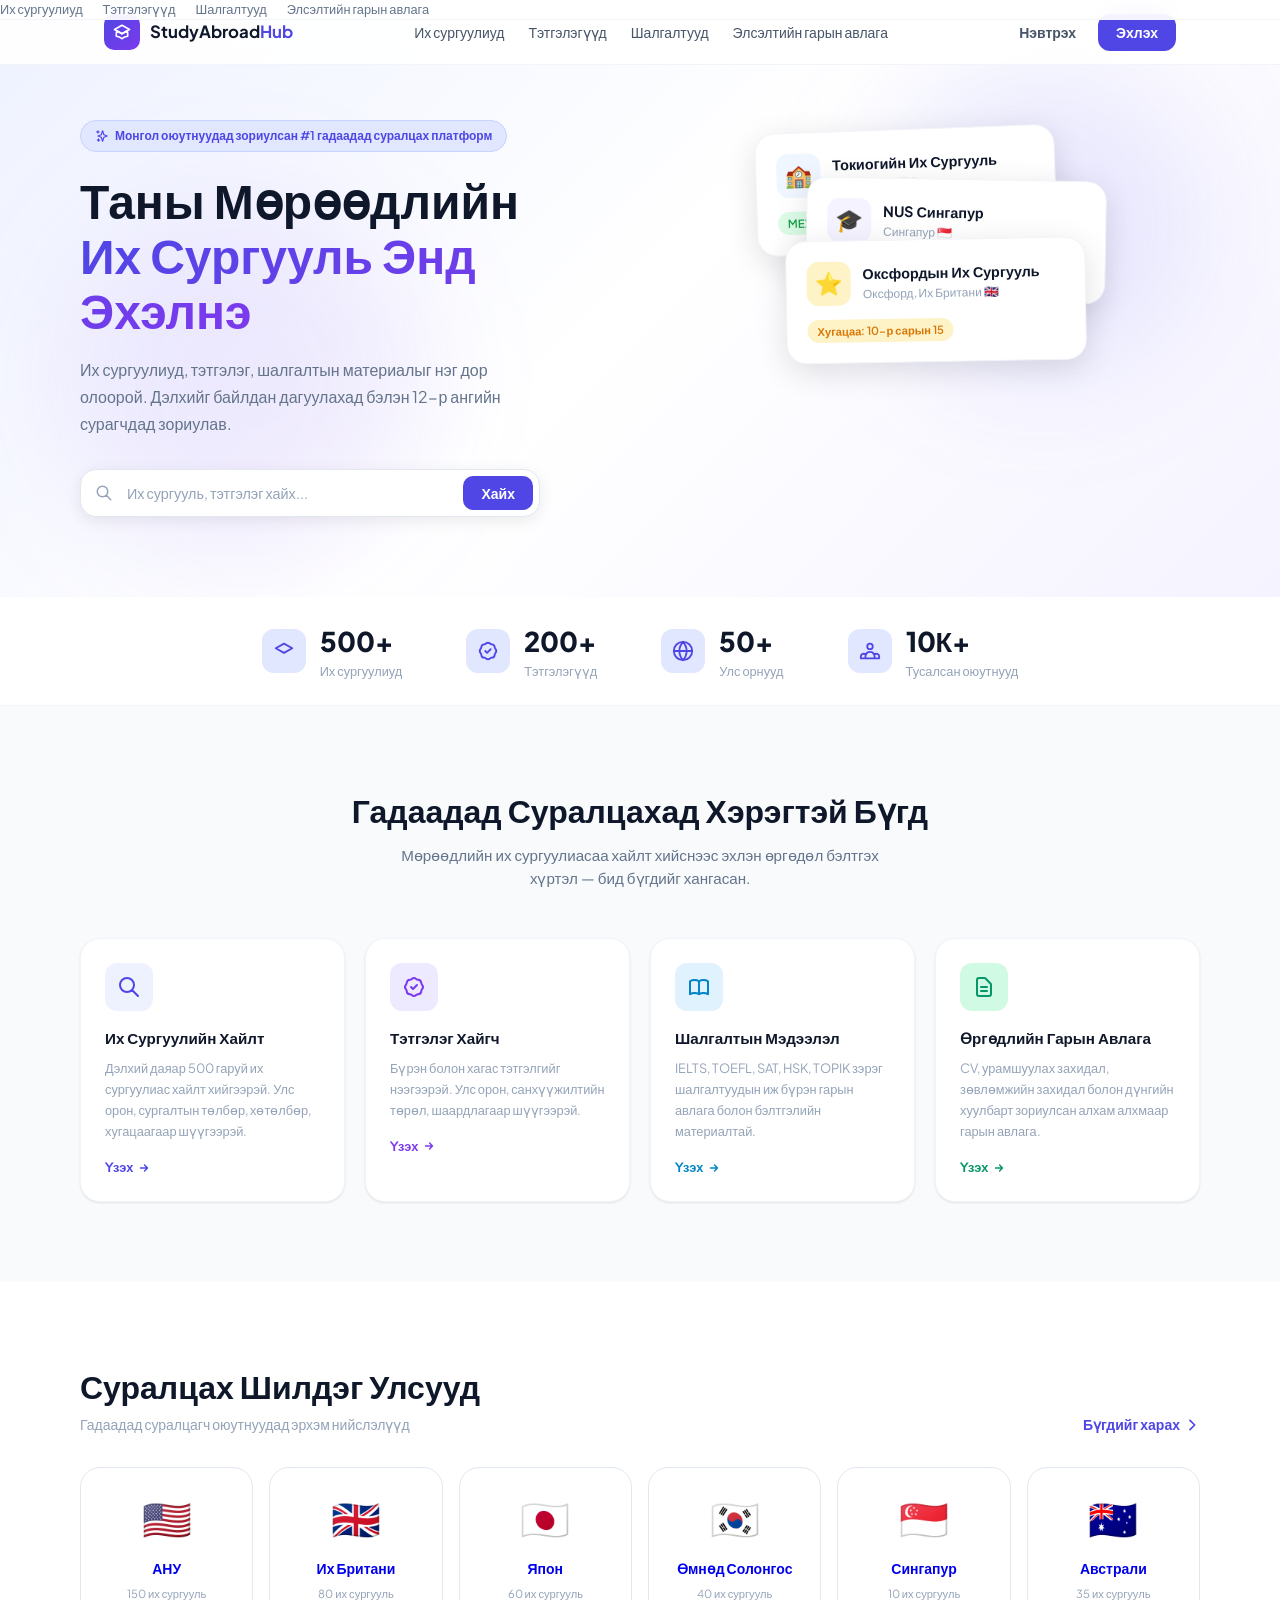
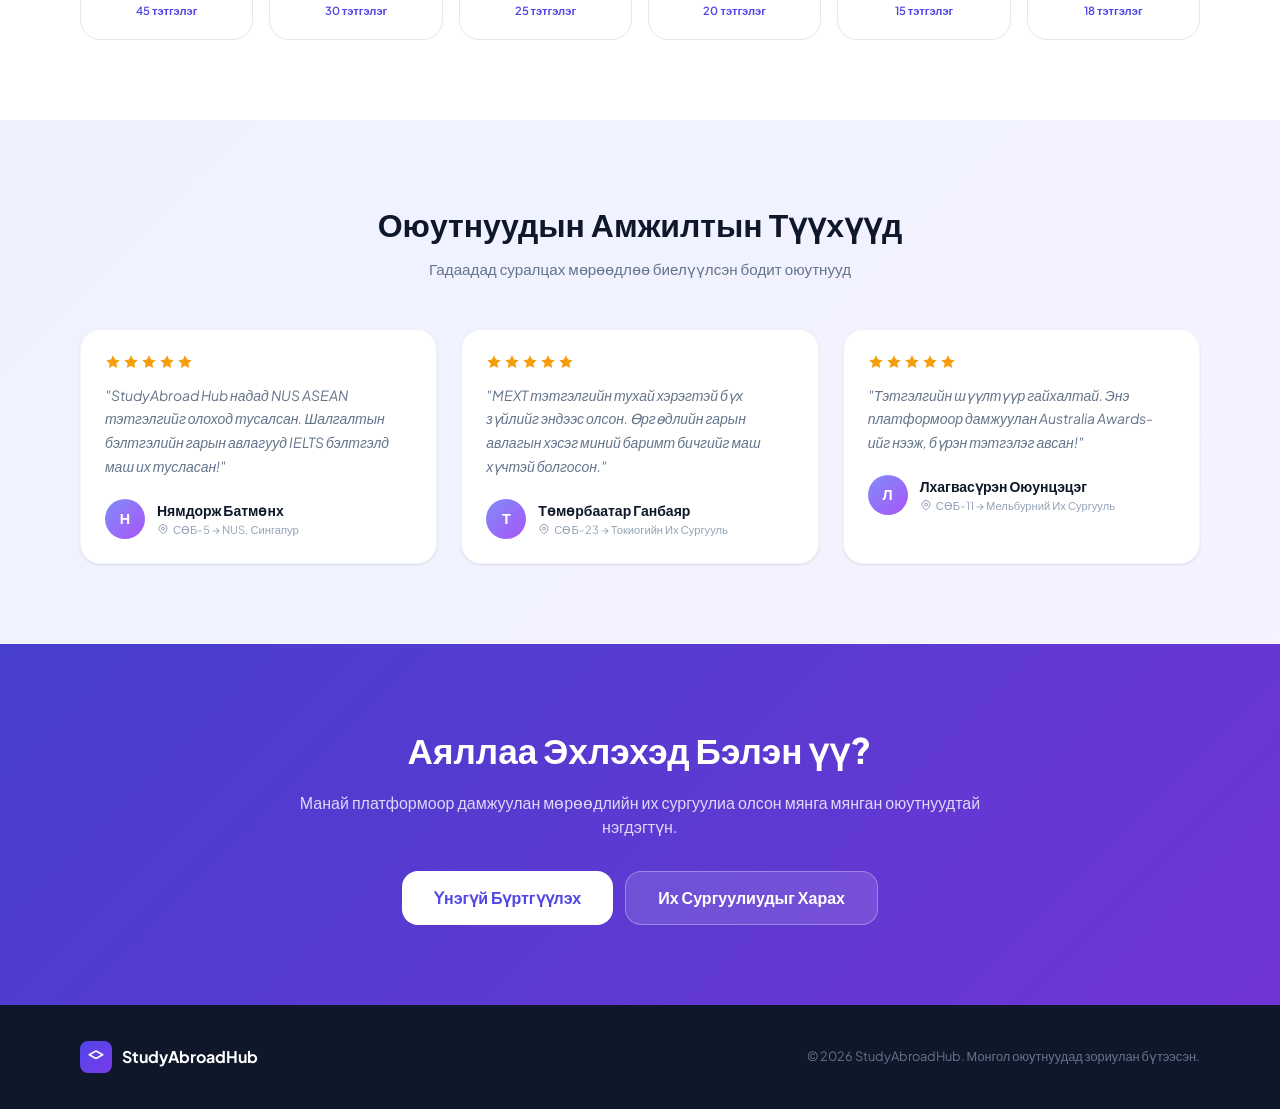
==== index.html @ 7b558745 "Add files via upload" ====
<!DOCTYPE html>
<html lang="mn">
<head>
  <meta charset="UTF-8" />
  <meta name="viewport" content="width=device-width, initial-scale=1.0" />
  <title>StudyAbroadHub — Таны Мөрөөдлийн Их Сургууль Энд Эхэлнэ</title>
  <link rel="preconnect" href="https://fonts.googleapis.com" />
  <link href="https://fonts.googleapis.com/css2?family=Plus+Jakarta+Sans:wght@400;500;600;700;800&display=swap" rel="stylesheet" />
  <link rel="stylesheet" href="styles.css" />
</head>
<body>

<!-- НАВИГАЦИ -->
<nav>
  <div class="nav-inner">
    <a href="index.html" class="logo">
      <div class="logo-icon">
        <svg fill="none" viewBox="0 0 24 24" stroke="currentColor" stroke-width="2">
          <path stroke-linecap="round" stroke-linejoin="round" d="M12 14l9-5-9-5-9 5 9 5z"/>
          <path stroke-linecap="round" stroke-linejoin="round" d="M12 14l6.16-3.422a12.083 12.083 0 01.665 6.479A11.952 11.952 0 0012 20.055a11.952 11.952 0 00-6.824-2.998 12.078 12.078 0 01.665-6.479L12 14z"/>
        </svg>
      </div>
      <span class="logo-text">StudyAbroad<span>Hub</span></span>
    </a>

    <div class="nav-links">
      <a href="universities.html">Их сургуулиуд</a>
      <a href="scholarships.html">Тэтгэлэгүүд</a>
      <a href="exams.html">Шалгалтууд</a>
      <a href="guide.html">Элсэлтийн гарын авлага</a>
    </div>

    <div class="nav-cta">
      <a href="auth.html" class="btn btn-ghost">Нэвтрэх</a>
      <a href="auth.html" class="btn btn-primary">Эхлэх</a>
    </div>
  </div>
</nav>

<!-- ГЕРОЙ -->
<section class="hero">
  <div class="hero-blob-1" aria-hidden="true"></div>
  <div class="hero-blob-2" aria-hidden="true"></div>
  <div class="hero-inner">
    <div class="hero-left">
      <div class="hero-badge">
        <svg fill="none" viewBox="0 0 24 24" stroke="currentColor" stroke-width="2">
          <path stroke-linecap="round" stroke-linejoin="round" d="M5 3v4M3 5h4M6 17v4m-2-2h4m5-16l2.286 6.857L21 12l-5.714 2.143L13 21l-2.286-6.857L5 12l5.714-2.143L13 3z"/>
        </svg>
        <span>Монгол оюутнуудад зориулсан #1 гадаадад суралцах платформ</span>
      </div>
      <h1 class="hero-title">
        Таны Мөрөөдлийн<br>
        <span class="gradient-text">Их Сургууль Энд Эхэлнэ</span>
      </h1>
      <p class="hero-desc">
        Их сургуулиуд, тэтгэлэг, шалгалтын материалыг нэг дор олоорой.
        Дэлхийг байлдан дагуулахад бэлэн 12-р ангийн сурагчдад зориулав.
      </p>
      <div class="hero-search">
        <div class="search-icon">
          <svg fill="none" viewBox="0 0 24 24" stroke="currentColor" stroke-width="2">
            <path stroke-linecap="round" stroke-linejoin="round" d="M21 21l-6-6m2-5a7 7 0 11-14 0 7 7 0 0114 0z"/>
          </svg>
        </div>
        <input type="text" placeholder="Их сургууль, тэтгэлэг хайх..." />
        <button type="button">Хайх</button>
      </div>
    </div>

    <div class="hero-right" aria-hidden="true">
      <div class="hero-card-stack">
        <div class="uni-card">
          <div class="uni-card-header">
            <div class="uni-avatar ua-blue">🏫</div>
            <div>
              <div class="uni-card-name">Токиогийн Их Сургууль</div>
              <div class="uni-card-sub">Токио, Япон 🇯🇵</div>
            </div>
          </div>
          <span class="uni-badge badge-green">MEXT Тэтгэлэг</span>
        </div>
        <div class="uni-card">
          <div class="uni-card-header">
            <div class="uni-avatar ua-purple">🎓</div>
            <div>
              <div class="uni-card-name">NUS Сингапур</div>
              <div class="uni-card-sub">Сингапур 🇸🇬</div>
            </div>
          </div>
          <span class="uni-badge badge-indigo">ASEAN Тэтгэлэг</span>
        </div>
        <div class="uni-card">
          <div class="uni-card-header">
            <div class="uni-avatar ua-amber">⭐</div>
            <div>
              <div class="uni-card-name">Оксфордын Их Сургууль</div>
              <div class="uni-card-sub">Оксфорд, Их Британи 🇬🇧</div>
            </div>
          </div>
          <span class="uni-badge badge-amber">Хугацаа: 10-р сарын 15</span>
        </div>
      </div>
    </div>
  </div>
</section>

<!-- СТАТИСТИК -->
<div class="stats-bar">
  <div class="stats-inner">
    <div class="stat-item">
      <div class="stat-icon">
        <svg fill="none" viewBox="0 0 24 24" stroke="currentColor" stroke-width="2">
          <path stroke-linecap="round" stroke-linejoin="round" d="M12 14l9-5-9-5-9 5 9 5z"/>
        </svg>
      </div>
      <div>
        <div class="stat-value">500+</div>
        <div class="stat-label">Их сургуулиуд</div>
      </div>
    </div>
    <div class="stat-item">
      <div class="stat-icon">
        <svg fill="none" viewBox="0 0 24 24" stroke="currentColor" stroke-width="2">
          <path stroke-linecap="round" stroke-linejoin="round" d="M9 12l2 2 4-4M7.835 4.697a3.42 3.42 0 001.946-.806 3.42 3.42 0 014.438 0 3.42 3.42 0 001.946.806 3.42 3.42 0 013.138 3.138 3.42 3.42 0 00.806 1.946 3.42 3.42 0 010 4.438 3.42 3.42 0 00-.806 1.946 3.42 3.42 0 01-3.138 3.138 3.42 3.42 0 00-1.946.806 3.42 3.42 0 01-4.438 0 3.42 3.42 0 00-1.946-.806 3.42 3.42 0 01-3.138-3.138 3.42 3.42 0 00-.806-1.946 3.42 3.42 0 010-4.438 3.42 3.42 0 00.806-1.946 3.42 3.42 0 013.138-3.138z"/>
        </svg>
      </div>
      <div>
        <div class="stat-value">200+</div>
        <div class="stat-label">Тэтгэлэгүүд</div>
      </div>
    </div>
    <div class="stat-item">
      <div class="stat-icon">
        <svg fill="none" viewBox="0 0 24 24" stroke="currentColor" stroke-width="2">
          <circle cx="12" cy="12" r="10"/>
          <path stroke-linecap="round" stroke-linejoin="round" d="M2 12h20M12 2a15.3 15.3 0 014 10 15.3 15.3 0 01-4 10 15.3 15.3 0 01-4-10 15.3 15.3 0 014-10z"/>
        </svg>
      </div>
      <div>
        <div class="stat-value">50+</div>
        <div class="stat-label">Улс орнууд</div>
      </div>
    </div>
    <div class="stat-item">
      <div class="stat-icon">
        <svg fill="none" viewBox="0 0 24 24" stroke="currentColor" stroke-width="2">
          <path stroke-linecap="round" stroke-linejoin="round" d="M17 20h5v-2a3 3 0 00-5.356-1.857M17 20H7m10 0v-2c0-.656-.126-1.283-.356-1.857M7 20H2v-2a3 3 0 015.356-1.857M7 20v-2c0-.656.126-1.283.356-1.857m0 0a5.002 5.002 0 019.288 0M15 7a3 3 0 11-6 0 3 3 0 016 0z"/>
        </svg>
      </div>
      <div>
        <div class="stat-value">10К+</div>
        <div class="stat-label">Тусалсан оюутнууд</div>
      </div>
    </div>
  </div>
</div>

<!-- БОЛОМЖУУД -->
<section class="features-bg">
  <div class="section-inner">
    <div class="section-head">
      <h2>Гадаадад Суралцахад Хэрэгтэй Бүгд</h2>
      <p>Мөрөөдлийн их сургуулиасаа хайлт хийснээс эхлэн өргөдөл бэлтгэх хүртэл — бид бүгдийг хангасан.</p>
    </div>
    <div class="features-grid">
      <a href="universities.html" class="feature-card">
        <div class="feature-icon fi-indigo">
          <svg fill="none" viewBox="0 0 24 24" stroke="currentColor" stroke-width="2">
            <path stroke-linecap="round" stroke-linejoin="round" d="M21 21l-6-6m2-5a7 7 0 11-14 0 7 7 0 0114 0z"/>
          </svg>
        </div>
        <h3>Их Сургуулийн Хайлт</h3>
        <p>Дэлхий даяар 500 гаруй их сургуулиас хайлт хийгээрэй. Улс орон, сургалтын төлбөр, хөтөлбөр, хугацаагаар шүүгээрэй.</p>
        <span class="feature-link lc-indigo">Үзэх <svg fill="none" viewBox="0 0 24 24" stroke="currentColor" stroke-width="2.5"><path stroke-linecap="round" stroke-linejoin="round" d="M13 7l5 5m0 0l-5 5m5-5H6"/></svg></span>
      </a>
      <a href="scholarships.html" class="feature-card">
        <div class="feature-icon fi-purple">
          <svg fill="none" viewBox="0 0 24 24" stroke="currentColor" stroke-width="2">
            <path stroke-linecap="round" stroke-linejoin="round" d="M9 12l2 2 4-4M7.835 4.697a3.42 3.42 0 001.946-.806 3.42 3.42 0 014.438 0 3.42 3.42 0 001.946.806 3.42 3.42 0 013.138 3.138 3.42 3.42 0 00.806 1.946 3.42 3.42 0 010 4.438 3.42 3.42 0 00-.806 1.946 3.42 3.42 0 01-3.138 3.138 3.42 3.42 0 00-1.946.806 3.42 3.42 0 01-4.438 0 3.42 3.42 0 00-1.946-.806 3.42 3.42 0 01-3.138-3.138 3.42 3.42 0 00-.806-1.946 3.42 3.42 0 010-4.438 3.42 3.42 0 00.806-1.946 3.42 3.42 0 013.138-3.138z"/>
          </svg>
        </div>
        <h3>Тэтгэлэг Хайгч</h3>
        <p>Бүрэн болон хагас тэтгэлгийг нээгээрэй. Улс орон, санхүүжилтийн төрөл, шаардлагаар шүүгээрэй.</p>
        <span class="feature-link lc-purple">Үзэх <svg fill="none" viewBox="0 0 24 24" stroke="currentColor" stroke-width="2.5"><path stroke-linecap="round" stroke-linejoin="round" d="M13 7l5 5m0 0l-5 5m5-5H6"/></svg></span>
      </a>
      <a href="exams.html" class="feature-card">
        <div class="feature-icon fi-sky">
          <svg fill="none" viewBox="0 0 24 24" stroke="currentColor" stroke-width="2">
            <path stroke-linecap="round" stroke-linejoin="round" d="M12 6.253v13m0-13C10.832 5.477 9.246 5 7.5 5S4.168 5.477 3 6.253v13C4.168 18.477 5.754 18 7.5 18s3.332.477 4.5 1.253m0-13C13.168 5.477 14.754 5 16.5 5c1.747 0 3.332.477 4.5 1.253v13C19.832 18.477 18.247 18 16.5 18c-1.746 0-3.332.477-4.5 1.253"/>
          </svg>
        </div>
        <h3>Шалгалтын Мэдээлэл</h3>
        <p>IELTS, TOEFL, SAT, HSK, TOPIK зэрэг шалгалтуудын иж бүрэн гарын авлага болон бэлтгэлийн материалтай.</p>
        <span class="feature-link lc-sky">Үзэх <svg fill="none" viewBox="0 0 24 24" stroke="currentColor" stroke-width="2.5"><path stroke-linecap="round" stroke-linejoin="round" d="M13 7l5 5m0 0l-5 5m5-5H6"/></svg></span>
      </a>
      <a href="guide.html" class="feature-card">
        <div class="feature-icon fi-emerald">
          <svg fill="none" viewBox="0 0 24 24" stroke="currentColor" stroke-width="2">
            <path stroke-linecap="round" stroke-linejoin="round" d="M9 12h6m-6 4h6m2 5H7a2 2 0 01-2-2V5a2 2 0 012-2h5.586a1 1 0 01.707.293l5.414 5.414a1 1 0 01.293.707V19a2 2 0 01-2 2z"/>
          </svg>
        </div>
        <h3>Өргөдлийн Гарын Авлага</h3>
        <p>CV, урамшуулах захидал, зөвлөмжийн захидал болон дүнгийн хуулбарт зориулсан алхам алхмаар гарын авлага.</p>
        <span class="feature-link lc-emerald">Үзэх <svg fill="none" viewBox="0 0 24 24" stroke="currentColor" stroke-width="2.5"><path stroke-linecap="round" stroke-linejoin="round" d="M13 7l5 5m0 0l-5 5m5-5H6"/></svg></span>
      </a>
    </div>
  </div>
</section>

<!-- СУРАЛЦАХ УЛСУУД -->
<section>
  <div class="section-inner">
    <div class="destinations-header">
      <div>
        <h2>Суралцах Шилдэг Улсууд</h2>
        <p>Гадаадад суралцагч оюутнуудад эрхэм нийслэлүүд</p>
      </div>
      <a href="universities.html" class="view-all">
        Бүгдийг харах
        <svg fill="none" viewBox="0 0 24 24" stroke="currentColor" stroke-width="2.5">
          <path stroke-linecap="round" stroke-linejoin="round" d="M9 5l7 7-7 7"/>
        </svg>
      </a>
    </div>
    <div class="destinations-grid">
      <a href="universities.html" class="dest-card">
        <span class="dest-flag">🇺🇸</span>
        <div class="dest-name">АНУ</div>
        <div class="dest-uni">150 их сургууль</div>
        <div class="dest-sch">45 тэтгэлэг</div>
      </a>
      <a href="universities.html" class="dest-card">
        <span class="dest-flag">🇬🇧</span>
        <div class="dest-name">Их Британи</div>
        <div class="dest-uni">80 их сургууль</div>
        <div class="dest-sch">30 тэтгэлэг</div>
      </a>
      <a href="universities.html" class="dest-card">
        <span class="dest-flag">🇯🇵</span>
        <div class="dest-name">Япон</div>
        <div class="dest-uni">60 их сургууль</div>
        <div class="dest-sch">25 тэтгэлэг</div>
      </a>
      <a href="universities.html" class="dest-card">
        <span class="dest-flag">🇰🇷</span>
        <div class="dest-name">Өмнөд Солонгос</div>
        <div class="dest-uni">40 их сургууль</div>
        <div class="dest-sch">20 тэтгэлэг</div>
      </a>
      <a href="universities.html" class="dest-card">
        <span class="dest-flag">🇸🇬</span>
        <div class="dest-name">Сингапур</div>
        <div class="dest-uni">10 их сургууль</div>
        <div class="dest-sch">15 тэтгэлэг</div>
      </a>
      <a href="universities.html" class="dest-card">
        <span class="dest-flag">🇦🇺</span>
        <div class="dest-name">Австрали</div>
        <div class="dest-uni">35 их сургууль</div>
        <div class="dest-sch">18 тэтгэлэг</div>
      </a>
    </div>
  </div>
</section>

<!-- СЭТГЭГДЭЛҮҮД -->
<section class="testi-bg">
  <div class="section-inner">
    <div class="section-head">
      <h2>Оюутнуудын Амжилтын Түүхүүд</h2>
      <p>Гадаадад суралцах мөрөөдлөө биелүүлсэн бодит оюутнууд</p>
    </div>
    <div class="testi-grid">
      <article class="testi-card">
        <div class="stars" aria-label="5 одтой үнэлгээ">
          <svg viewBox="0 0 24 24"><path d="M12 2l3.09 6.26L22 9.27l-5 4.87 1.18 6.88L12 17.77l-6.18 3.25L7 14.14 2 9.27l6.91-1.01L12 2z"/></svg>
          <svg viewBox="0 0 24 24"><path d="M12 2l3.09 6.26L22 9.27l-5 4.87 1.18 6.88L12 17.77l-6.18 3.25L7 14.14 2 9.27l6.91-1.01L12 2z"/></svg>
          <svg viewBox="0 0 24 24"><path d="M12 2l3.09 6.26L22 9.27l-5 4.87 1.18 6.88L12 17.77l-6.18 3.25L7 14.14 2 9.27l6.91-1.01L12 2z"/></svg>
          <svg viewBox="0 0 24 24"><path d="M12 2l3.09 6.26L22 9.27l-5 4.87 1.18 6.88L12 17.77l-6.18 3.25L7 14.14 2 9.27l6.91-1.01L12 2z"/></svg>
          <svg viewBox="0 0 24 24"><path d="M12 2l3.09 6.26L22 9.27l-5 4.87 1.18 6.88L12 17.77l-6.18 3.25L7 14.14 2 9.27l6.91-1.01L12 2z"/></svg>
        </div>
        <p class="testi-text">"StudyAbroad Hub надад NUS ASEAN тэтгэлгийг олоход тусалсан. Шалгалтын бэлтгэлийн гарын авлагууд IELTS бэлтгэлд маш их тусласан!"</p>
        <div class="testi-author">
          <div class="testi-avatar">Н</div>
          <div>
            <div class="testi-name">Нямдорж Батмөнх</div>
            <div class="testi-meta">
              <svg fill="none" viewBox="0 0 24 24" stroke="currentColor" stroke-width="2">
                <path stroke-linecap="round" stroke-linejoin="round" d="M17.657 16.657L13.414 20.9a1.998 1.998 0 01-2.827 0l-4.244-4.243a8 8 0 1111.314 0z"/>
                <path stroke-linecap="round" stroke-linejoin="round" d="M15 11a3 3 0 11-6 0 3 3 0 016 0z"/>
              </svg>
              СӨБ-5 → NUS, Сингапур
            </div>
          </div>
        </div>
      </article>
      <article class="testi-card">
        <div class="stars" aria-label="5 одтой үнэлгээ">
          <svg viewBox="0 0 24 24"><path d="M12 2l3.09 6.26L22 9.27l-5 4.87 1.18 6.88L12 17.77l-6.18 3.25L7 14.14 2 9.27l6.91-1.01L12 2z"/></svg>
          <svg viewBox="0 0 24 24"><path d="M12 2l3.09 6.26L22 9.27l-5 4.87 1.18 6.88L12 17.77l-6.18 3.25L7 14.14 2 9.27l6.91-1.01L12 2z"/></svg>
          <svg viewBox="0 0 24 24"><path d="M12 2l3.09 6.26L22 9.27l-5 4.87 1.18 6.88L12 17.77l-6.18 3.25L7 14.14 2 9.27l6.91-1.01L12 2z"/></svg>
          <svg viewBox="0 0 24 24"><path d="M12 2l3.09 6.26L22 9.27l-5 4.87 1.18 6.88L12 17.77l-6.18 3.25L7 14.14 2 9.27l6.91-1.01L12 2z"/></svg>
          <svg viewBox="0 0 24 24"><path d="M12 2l3.09 6.26L22 9.27l-5 4.87 1.18 6.88L12 17.77l-6.18 3.25L7 14.14 2 9.27l6.91-1.01L12 2z"/></svg>
        </div>
        <p class="testi-text">"MEXT тэтгэлгийн тухай хэрэгтэй бүх зүйлийг эндээс олсон. Өргөдлийн гарын авлагын хэсэг миний баримт бичгийг маш хүчтэй болгосон."</p>
        <div class="testi-author">
          <div class="testi-avatar">Т</div>
          <div>
            <div class="testi-name">Төмөрбаатар Ганбаяр</div>
            <div class="testi-meta">
              <svg fill="none" viewBox="0 0 24 24" stroke="currentColor" stroke-width="2">
                <path stroke-linecap="round" stroke-linejoin="round" d="M17.657 16.657L13.414 20.9a1.998 1.998 0 01-2.827 0l-4.244-4.243a8 8 0 1111.314 0z"/>
                <path stroke-linecap="round" stroke-linejoin="round" d="M15 11a3 3 0 11-6 0 3 3 0 016 0z"/>
              </svg>
              СӨБ-23 → Токиогийн Их Сургууль
            </div>
          </div>
        </div>
      </article>
      <article class="testi-card">
        <div class="stars" aria-label="5 одтой үнэлгээ">
          <svg viewBox="0 0 24 24"><path d="M12 2l3.09 6.26L22 9.27l-5 4.87 1.18 6.88L12 17.77l-6.18 3.25L7 14.14 2 9.27l6.91-1.01L12 2z"/></svg>
          <svg viewBox="0 0 24 24"><path d="M12 2l3.09 6.26L22 9.27l-5 4.87 1.18 6.88L12 17.77l-6.18 3.25L7 14.14 2 9.27l6.91-1.01L12 2z"/></svg>
          <svg viewBox="0 0 24 24"><path d="M12 2l3.09 6.26L22 9.27l-5 4.87 1.18 6.88L12 17.77l-6.18 3.25L7 14.14 2 9.27l6.91-1.01L12 2z"/></svg>
          <svg viewBox="0 0 24 24"><path d="M12 2l3.09 6.26L22 9.27l-5 4.87 1.18 6.88L12 17.77l-6.18 3.25L7 14.14 2 9.27l6.91-1.01L12 2z"/></svg>
          <svg viewBox="0 0 24 24"><path d="M12 2l3.09 6.26L22 9.27l-5 4.87 1.18 6.88L12 17.77l-6.18 3.25L7 14.14 2 9.27l6.91-1.01L12 2z"/></svg>
        </div>
        <p class="testi-text">"Тэтгэлгийн шүүлтүүр гайхалтай. Энэ платформоор дамжуулан Australia Awards-ийг нээж, бүрэн тэтгэлэг авсан!"</p>
        <div class="testi-author">
          <div class="testi-avatar">Л</div>
          <div>
            <div class="testi-name">Лхагвасүрэн Оюунцэцэг</div>
            <div class="testi-meta">
              <svg fill="none" viewBox="0 0 24 24" stroke="currentColor" stroke-width="2">
                <path stroke-linecap="round" stroke-linejoin="round" d="M17.657 16.657L13.414 20.9a1.998 1.998 0 01-2.827 0l-4.244-4.243a8 8 0 1111.314 0z"/>
                <path stroke-linecap="round" stroke-linejoin="round" d="M15 11a3 3 0 11-6 0 3 3 0 016 0z"/>
              </svg>
              СӨБ-11 → Мельбурний Их Сургууль
            </div>
          </div>
        </div>
      </article>
    </div>
  </div>
</section>

<!-- ДУУДЛАГА -->
<section class="cta-section">
  <div class="cta-inner">
    <h2>Аяллаа Эхлэхэд Бэлэн үү?</h2>
    <p>Манай платформоор дамжуулан мөрөөдлийн их сургуулиа олсон мянга мянган оюутнуудтай нэгдэгтүн.</p>
    <div class="cta-btns">
      <a href="auth.html" class="btn btn-white btn-lg">Үнэгүй Бүртгүүлэх</a>
      <a href="universities.html" class="btn btn-outline-white btn-lg">Их Сургуулиудыг Харах</a>
    </div>
  </div>
</section>

<!-- ХӨЛИЙН ХЭСЭГ -->
<footer>
  <div class="footer-inner">
    <div class="footer-logo">
      <div class="footer-logo-icon">
        <svg fill="none" viewBox="0 0 24 24" stroke="currentColor" stroke-width="2">
          <path stroke-linecap="round" stroke-linejoin="round" d="M12 14l9-5-9-5-9 5 9 5z"/>
        </svg>
      </div>
      <span>StudyAbroadHub</span>
    </div>
    <p class="footer-copy">© 2026 StudyAbroadHub. Монгол оюутнуудад зориулан бүтээсэн.</p>
    <nav class="footer-links" aria-label="Хөлийн навигаци">
      <a href="universities.html">Их сургуулиуд</a>
      <a href="scholarships.html">Тэтгэлэгүүд</a>
      <a href="exams.html">Шалгалтууд</a>
      <a href="guide.html">Элсэлтийн гарын авлага</a>
    </nav>
  </div>
</footer>

</body>
</html>
---- styles.css ----
/* ── RESET & ROOT ── */
*, *::before, *::after {
  box-sizing: border-box;
  margin: 0;
  padding: 0;
}

:root {
  --indigo:        #4f46e5;
  --indigo-dark:   #4338ca;
  --indigo-light:  #e0e7ff;
  --purple:        #7c3aed;
  --purple-light:  #ede9fe;
  --slate-900:     #0f172a;
  --slate-700:     #334155;
  --slate-600:     #475569;
  --slate-500:     #64748b;
  --slate-400:     #94a3b8;
  --slate-300:     #cbd5e1;
  --slate-200:     #e2e8f0;
  --slate-100:     #f1f5f9;
  --slate-50:      #f8fafc;
  --white:         #ffffff;
  --green:         #16a34a;
  --amber:         #d97706;
  --sky:           #0284c7;
  --emerald:       #059669;
  --font:          'Plus Jakarta Sans', sans-serif;
  --radius:        12px;
  --radius-lg:     16px;
  --radius-xl:     20px;
  --shadow-sm:     0 1px 3px rgba(0,0,0,.06), 0 1px 2px rgba(0,0,0,.04);
  --shadow:        0 4px 16px rgba(0,0,0,.08);
  --shadow-lg:     0 8px 32px rgba(0,0,0,.12);
}

body {
  font-family: var(--font);
  color: var(--slate-700);
  background: #fff;
  line-height: 1.5;
}

/* ── NAVIGATION ── */
nav {
  position: fixed;
  top: 0; left: 0; right: 0;
  z-index: 100;
  background: rgba(255,255,255,.9);
  backdrop-filter: blur(12px);
  border-bottom: 1px solid var(--slate-100);
}

.nav-inner {
  max-width: 1120px;
  margin: 0 auto;
  padding: 0 24px;
  height: 64px;
  display: flex;
  align-items: center;
  justify-content: space-between;
}

.logo {
  display: flex;
  align-items: center;
  gap: 10px;
  text-decoration: none;
}

.logo-icon {
  width: 36px;
  height: 36px;
  border-radius: 10px;
  background: linear-gradient(135deg, var(--indigo), var(--purple));
  display: flex;
  align-items: center;
  justify-content: center;
}

.logo-icon svg {
  width: 20px;
  height: 20px;
  color: #fff;
}

.logo-text {
  font-weight: 700;
  font-size: 1.05rem;
  color: var(--slate-900);
}

.logo-text span { color: var(--indigo); }

.nav-links {
  display: flex;
  align-items: center;
  gap: 24px;
}

.nav-links a {
  font-size: .875rem;
  font-weight: 500;
  color: var(--slate-600);
  text-decoration: none;
  transition: color .2s;
}

.nav-links a:hover { color: var(--indigo); }

.nav-cta {
  display: flex;
  align-items: center;
  gap: 12px;
}

/* ── BUTTONS ── */
.btn {
  display: inline-flex;
  align-items: center;
  gap: 6px;
  text-decoration: none;
  border-radius: var(--radius);
  font-family: var(--font);
  font-weight: 600;
  cursor: pointer;
  transition: all .2s;
  border: none;
}

.btn-ghost {
  font-size: .875rem;
  color: var(--slate-600);
  background: none;
  padding: 6px 10px;
}

.btn-ghost:hover { color: var(--indigo); }

.btn-primary {
  font-size: .875rem;
  background: var(--indigo);
  color: #fff;
  padding: 8px 18px;
}

.btn-primary:hover { background: var(--indigo-dark); }

.btn-white {
  font-size: .95rem;
  background: #fff;
  color: var(--indigo);
  padding: 12px 28px;
}

.btn-white:hover { background: var(--indigo-light); }

.btn-outline-white {
  font-size: .95rem;
  background: rgba(255,255,255,.12);
  color: #fff;
  padding: 12px 28px;
  border: 1px solid rgba(255,255,255,.3);
}

.btn-outline-white:hover { background: rgba(255,255,255,.2); }

.btn-lg {
  font-size: 1rem;
  padding: 14px 32px;
  border-radius: var(--radius-lg);
}

/* ── HERO ── */
.hero {
  padding: 120px 24px 80px;
  background: linear-gradient(135deg, #eef2ff 0%, #fff 50%, #f5f3ff 100%);
  position: relative;
  overflow: hidden;
}

.hero-blob-1 {
  position: absolute;
  top: 60px; right: 80px;
  width: 320px; height: 320px;
  border-radius: 50%;
  background: rgba(99,102,241,.12);
  filter: blur(60px);
}

.hero-blob-2 {
  position: absolute;
  bottom: 40px; left: 60px;
  width: 360px; height: 360px;
  border-radius: 50%;
  background: rgba(139,92,246,.1);
  filter: blur(60px);
}

.hero-inner {
  max-width: 1120px;
  margin: 0 auto;
  display: flex;
  align-items: center;
  gap: 64px;
  position: relative;
}

.hero-left { flex: 1; }

.hero-badge {
  display: inline-flex;
  align-items: center;
  gap: 6px;
  padding: 6px 14px;
  background: var(--indigo-light);
  border: 1px solid #c7d2fe;
  border-radius: 999px;
  margin-bottom: 20px;
}

.hero-badge svg {
  width: 14px;
  height: 14px;
  color: var(--indigo);
}

.hero-badge span {
  font-size: .75rem;
  font-weight: 600;
  color: var(--indigo);
}

.hero-title {
  font-size: 3rem;
  font-weight: 800;
  color: var(--slate-900);
  line-height: 1.15;
  margin-bottom: 18px;
}

.gradient-text {
  background: linear-gradient(135deg, var(--indigo), var(--purple));
  -webkit-background-clip: text;
  -webkit-text-fill-color: transparent;
}

.hero-desc {
  font-size: 1rem;
  color: var(--slate-500);
  max-width: 460px;
  margin-bottom: 32px;
  line-height: 1.7;
}

.hero-search {
  display: flex;
  max-width: 460px;
  background: #fff;
  border: 1px solid var(--slate-200);
  border-radius: var(--radius-lg);
  box-shadow: var(--shadow);
  overflow: hidden;
}

.hero-search .search-icon {
  padding: 0 14px;
  color: var(--slate-400);
  display: flex;
  align-items: center;
}

.hero-search .search-icon svg {
  width: 18px;
  height: 18px;
}

.hero-search input {
  flex: 1;
  padding: 14px 0;
  font-size: .9rem;
  font-family: var(--font);
  border: none;
  outline: none;
  color: var(--slate-700);
  background: transparent;
}

.hero-search input::placeholder { color: var(--slate-400); }

.hero-search button {
  margin: 6px;
  padding: 8px 18px;
  background: var(--indigo);
  color: #fff;
  border: none;
  border-radius: 10px;
  font-family: var(--font);
  font-size: .875rem;
  font-weight: 600;
  cursor: pointer;
  transition: background .2s;
}

.hero-search button:hover { background: var(--indigo-dark); }

.hero-right {
  flex: 1;
  display: flex;
  justify-content: center;
}

/* ── UNIVERSITY CARDS (hero stack) ── */
.hero-card-stack {
  position: relative;
  width: 360px;
  height: 380px;
}

.uni-card {
  position: absolute;
  background: #fff;
  border-radius: var(--radius-xl);
  box-shadow: var(--shadow-lg);
  padding: 20px;
  width: 300px;
  border: 1px solid var(--slate-100);
}

.uni-card:nth-child(1) { top: 0;    left: 0;  transform: rotate(-2deg); }
.uni-card:nth-child(2) { top: 50px; left: 50px; transform: rotate(1deg); z-index: 2; }
.uni-card:nth-child(3) { top: 110px; left: 30px; transform: rotate(-1deg); z-index: 3; }

.uni-card-header {
  display: flex;
  align-items: center;
  gap: 12px;
  margin-bottom: 12px;
}

.uni-avatar {
  width: 44px;
  height: 44px;
  border-radius: 12px;
  display: flex;
  align-items: center;
  justify-content: center;
  font-size: 1.4rem;
}

.ua-blue   { background: #eff6ff; }
.ua-purple { background: #f5f3ff; }
.ua-amber  { background: #fef3c7; }

.uni-card-name {
  font-weight: 700;
  font-size: .9rem;
  color: var(--slate-900);
}

.uni-card-sub {
  font-size: .75rem;
  color: var(--slate-400);
}

.uni-badge {
  display: inline-block;
  padding: 3px 10px;
  border-radius: 999px;
  font-size: .7rem;
  font-weight: 600;
}

.badge-green  { background: #dcfce7; color: var(--green); }
.badge-indigo { background: var(--indigo-light); color: var(--indigo); }
.badge-amber  { background: #fef3c7; color: var(--amber); }

/* ── STATS ── */
.stats-bar {
  background: #fff;
  padding: 24px 0;
  border-bottom: 1px solid var(--slate-100);
}

.stats-inner {
  max-width: 1120px;
  margin: 0 auto;
  padding: 0 24px;
  display: flex;
  justify-content: center;
  gap: 64px;
  flex-wrap: wrap;
}

.stat-item {
  display: flex;
  align-items: center;
  gap: 14px;
}

.stat-icon {
  width: 44px;
  height: 44px;
  background: var(--indigo-light);
  border-radius: 12px;
  display: flex;
  align-items: center;
  justify-content: center;
}

.stat-icon svg {
  width: 22px;
  height: 22px;
  color: var(--indigo);
}

.stat-value {
  font-size: 1.7rem;
  font-weight: 800;
  color: var(--slate-900);
}

.stat-label {
  font-size: .8rem;
  color: var(--slate-400);
}

/* ── SHARED SECTION ── */
section { padding: 80px 24px; }

.section-inner {
  max-width: 1120px;
  margin: 0 auto;
}

.section-head {
  text-align: center;
  margin-bottom: 48px;
}

.section-head h2 {
  font-size: 2rem;
  font-weight: 800;
  color: var(--slate-900);
  margin-bottom: 10px;
}

.section-head p {
  font-size: .95rem;
  color: var(--slate-500);
  max-width: 500px;
  margin: 0 auto;
}

/* ── FEATURES ── */
.features-bg { background: var(--slate-50); }

.features-grid {
  display: grid;
  grid-template-columns: repeat(4, 1fr);
  gap: 20px;
}

.feature-card {
  background: #fff;
  border-radius: var(--radius-xl);
  padding: 24px;
  border: 1px solid var(--slate-100);
  box-shadow: var(--shadow-sm);
  text-decoration: none;
  display: block;
  transition: all .25s;
  cursor: pointer;
}

.feature-card:hover {
  transform: translateY(-4px);
  box-shadow: var(--shadow-lg);
}

.feature-icon {
  width: 48px;
  height: 48px;
  border-radius: var(--radius);
  display: flex;
  align-items: center;
  justify-content: center;
  margin-bottom: 16px;
}

.feature-icon svg { width: 24px; height: 24px; }

.fi-indigo             { background: #eef2ff; }
.fi-indigo svg         { color: var(--indigo); }
.fi-purple             { background: var(--purple-light); }
.fi-purple svg         { color: var(--purple); }
.fi-sky                { background: #e0f2fe; }
.fi-sky svg            { color: var(--sky); }
.fi-emerald            { background: #d1fae5; }
.fi-emerald svg        { color: var(--emerald); }

.feature-card h3 {
  font-size: .95rem;
  font-weight: 700;
  color: var(--slate-900);
  margin-bottom: 8px;
}

.feature-card p {
  font-size: .8rem;
  color: var(--slate-400);
  line-height: 1.65;
  margin-bottom: 16px;
}

.feature-link {
  font-size: .8rem;
  font-weight: 600;
  display: flex;
  align-items: center;
  gap: 4px;
}

.feature-link svg { width: 14px; height: 14px; }

.lc-indigo  { color: var(--indigo); }
.lc-purple  { color: var(--purple); }
.lc-sky     { color: var(--sky); }
.lc-emerald { color: var(--emerald); }

/* ── DESTINATIONS ── */
.destinations-header {
  display: flex;
  align-items: flex-end;
  justify-content: space-between;
  margin-bottom: 32px;
}

.destinations-header h2 {
  font-size: 2rem;
  font-weight: 800;
  color: var(--slate-900);
}

.destinations-header p {
  font-size: .875rem;
  color: var(--slate-400);
  margin-top: 4px;
}

.view-all {
  font-size: .875rem;
  font-weight: 600;
  color: var(--indigo);
  text-decoration: none;
  display: flex;
  align-items: center;
  gap: 4px;
}

.view-all:hover { color: var(--indigo-dark); }
.view-all svg   { width: 16px; height: 16px; }

.destinations-grid {
  display: grid;
  grid-template-columns: repeat(6, 1fr);
  gap: 16px;
}

.dest-card {
  background: #fff;
  border: 1px solid var(--slate-200);
  border-radius: var(--radius-xl);
  padding: 20px 16px;
  text-align: center;
  text-decoration: none;
  transition: all .2s;
  display: block;
}

.dest-card:hover {
  border-color: #a5b4fc;
  box-shadow: var(--shadow);
}

.dest-flag {
  font-size: 2.5rem;
  display: block;
  margin-bottom: 10px;
}

.dest-name {
  font-size: .875rem;
  font-weight: 700;
  color: var(--slate-800);
  margin-bottom: 6px;
}

.dest-uni  { font-size: .7rem; color: var(--slate-400); }
.dest-sch  { font-size: .7rem; font-weight: 600; color: var(--indigo); }

/* ── TESTIMONIALS ── */
.testi-bg {
  background: linear-gradient(135deg, #eef2ff 0%, #f5f3ff 100%);
}

.testi-grid {
  display: grid;
  grid-template-columns: repeat(3, 1fr);
  gap: 24px;
}

.testi-card {
  background: #fff;
  border-radius: var(--radius-xl);
  padding: 24px;
  border: 1px solid var(--slate-100);
  box-shadow: var(--shadow-sm);
}

.stars {
  display: flex;
  gap: 2px;
  margin-bottom: 14px;
}

.stars svg {
  width: 16px;
  height: 16px;
  color: #f59e0b;
  fill: #f59e0b;
}

.testi-text {
  font-size: .875rem;
  color: var(--slate-500);
  line-height: 1.7;
  font-style: italic;
  margin-bottom: 20px;
}

.testi-author {
  display: flex;
  align-items: center;
  gap: 12px;
}

.testi-avatar {
  width: 40px;
  height: 40px;
  border-radius: 50%;
  background: linear-gradient(135deg, #818cf8, #a855f7);
  display: flex;
  align-items: center;
  justify-content: center;
  font-weight: 700;
  color: #fff;
  font-size: .9rem;
  flex-shrink: 0;
}

.testi-name {
  font-size: .875rem;
  font-weight: 700;
  color: var(--slate-900);
}

.testi-meta {
  font-size: .7rem;
  color: var(--slate-400);
  display: flex;
  align-items: center;
  gap: 4px;
}

.testi-meta svg { width: 12px; height: 12px; }

/* ── CTA ── */
.cta-section {
  background: linear-gradient(135deg, var(--indigo), var(--purple));
  padding: 80px 24px;
  position: relative;
  overflow: hidden;
}

.cta-section::before {
  content: '';
  position: absolute;
  inset: 0;
  background: rgba(0,0,0,.1);
}

.cta-inner {
  max-width: 700px;
  margin: 0 auto;
  text-align: center;
  position: relative;
}

.cta-inner h2 {
  font-size: 2.2rem;
  font-weight: 800;
  color: #fff;
  margin-bottom: 14px;
}

.cta-inner p {
  font-size: 1rem;
  color: rgba(255,255,255,.8);
  margin-bottom: 32px;
}

.cta-btns {
  display: flex;
  gap: 12px;
  justify-content: center;
  flex-wrap: wrap;
}

/* ── FOOTER ── */
footer {
  background: var(--slate-900);
  padding: 36px 24px;
}

.footer-inner {
  max-width: 1120px;
  margin: 0 auto;
  display: flex;
  align-items: center;
  justify-content: space-between;
  flex-wrap: wrap;
  gap: 16px;
}

.footer-logo {
  display: flex;
  align-items: center;
  gap: 10px;
}

.footer-logo-icon {
  width: 32px;
  height: 32px;
  border-radius: 8px;
  background: linear-gradient(135deg, var(--indigo), var(--purple));
  display: flex;
  align-items: center;
  justify-content: center;
}

.footer-logo-icon svg {
  width: 18px;
  height: 18px;
  color: #fff;
}

.footer-logo span {
  font-weight: 700;
  color: #fff;
}

.footer-copy {
  font-size: .8rem;
  color: var(--slate-500);
}

.footer-links {
  display: flex;
  gap: 20px;
  flex-wrap: wrap;
}

.footer-links a {
  font-size: .8rem;
  color: var(--slate-500);
  text-decoration: none;
  transition: color .2s;
}

.footer-links a:hover { color: #fff; }

/* ── RESPONSIVE ── */
@media (max-width: 1024px) {
  .features-grid      { grid-template-columns: repeat(2, 1fr); }
  .destinations-grid  { grid-template-columns: repeat(3, 1fr); }
  .hero-right         { display: none; }
}

@media (max-width: 768px) {
  .hero-title         { font-size: 2.2rem; }
  .nav-links          { display: none; }
  .testi-grid         { grid-template-columns: 1fr; }
  .features-grid      { grid-template-columns: 1fr; }
  .destinations-grid  { grid-template-columns: repeat(2, 1fr); }
  .stats-inner        { gap: 28px; }
  .stat-item          { gap: 10px; }
}
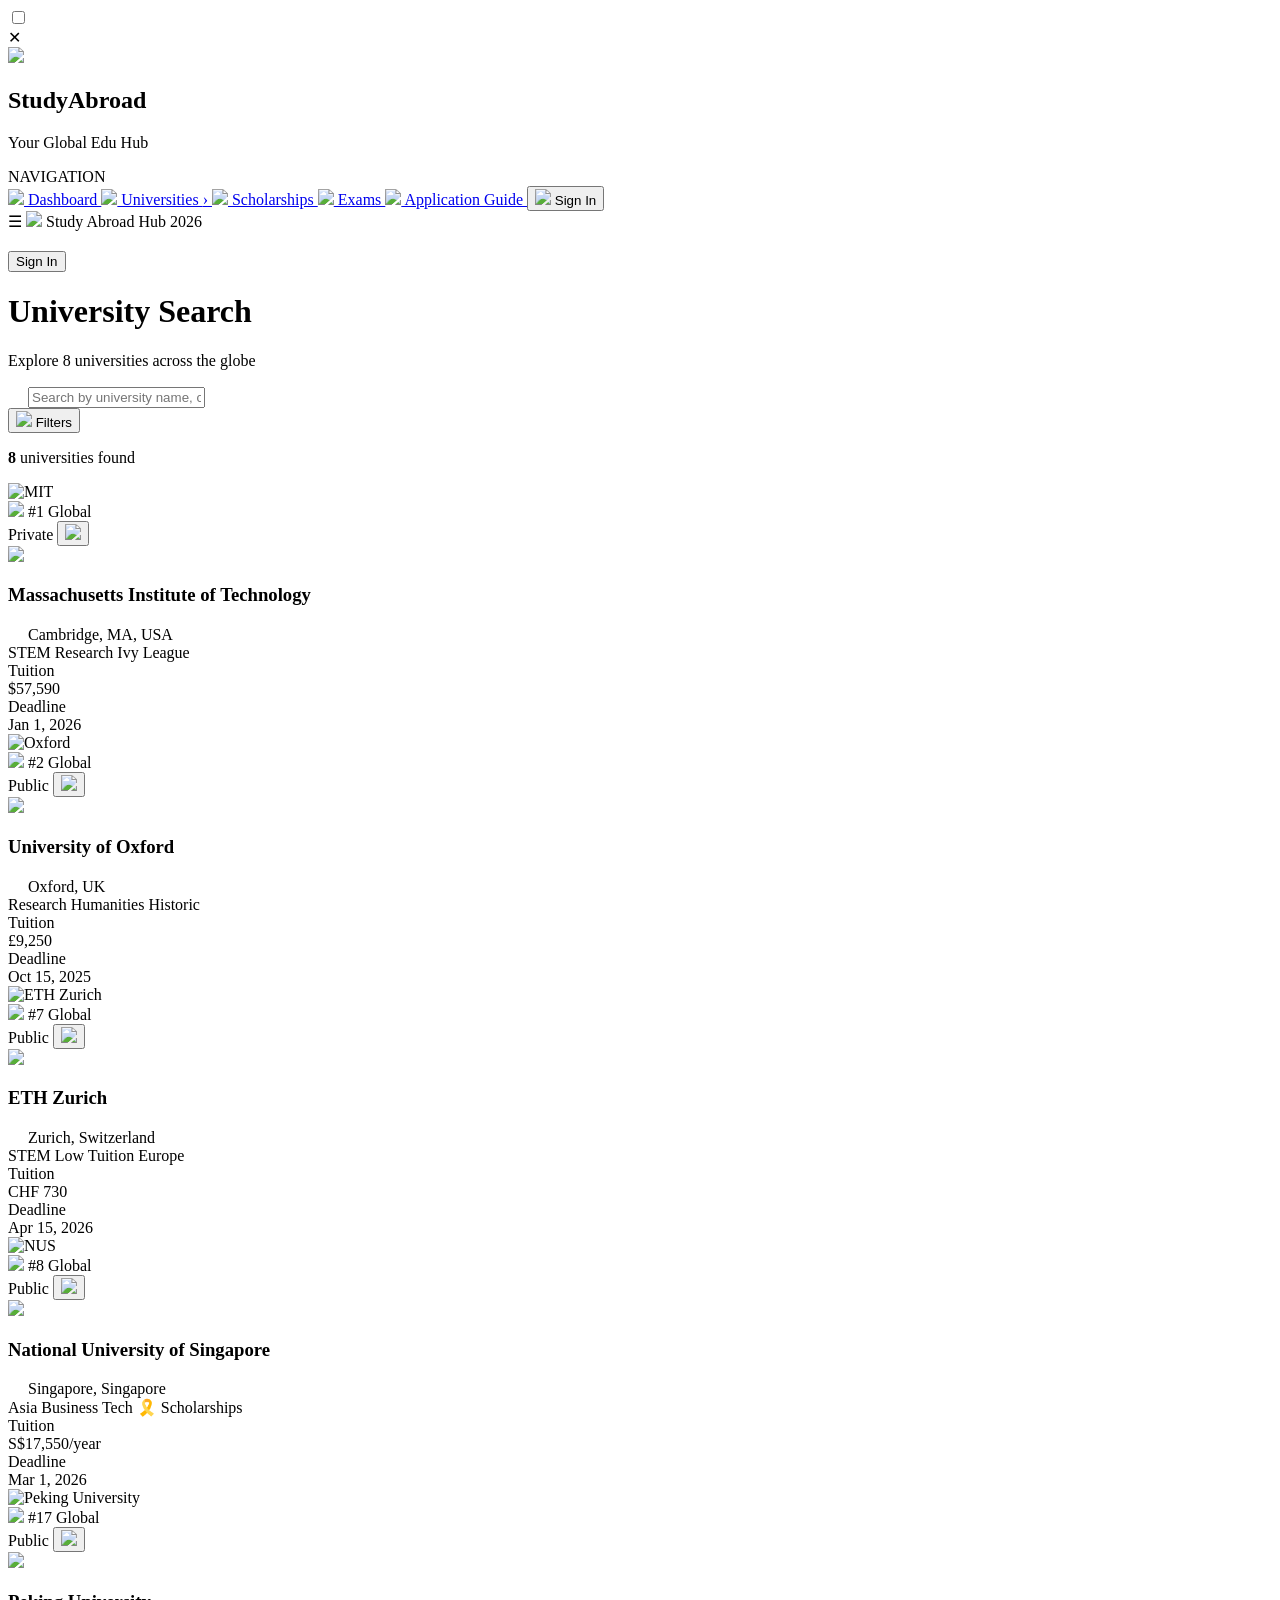
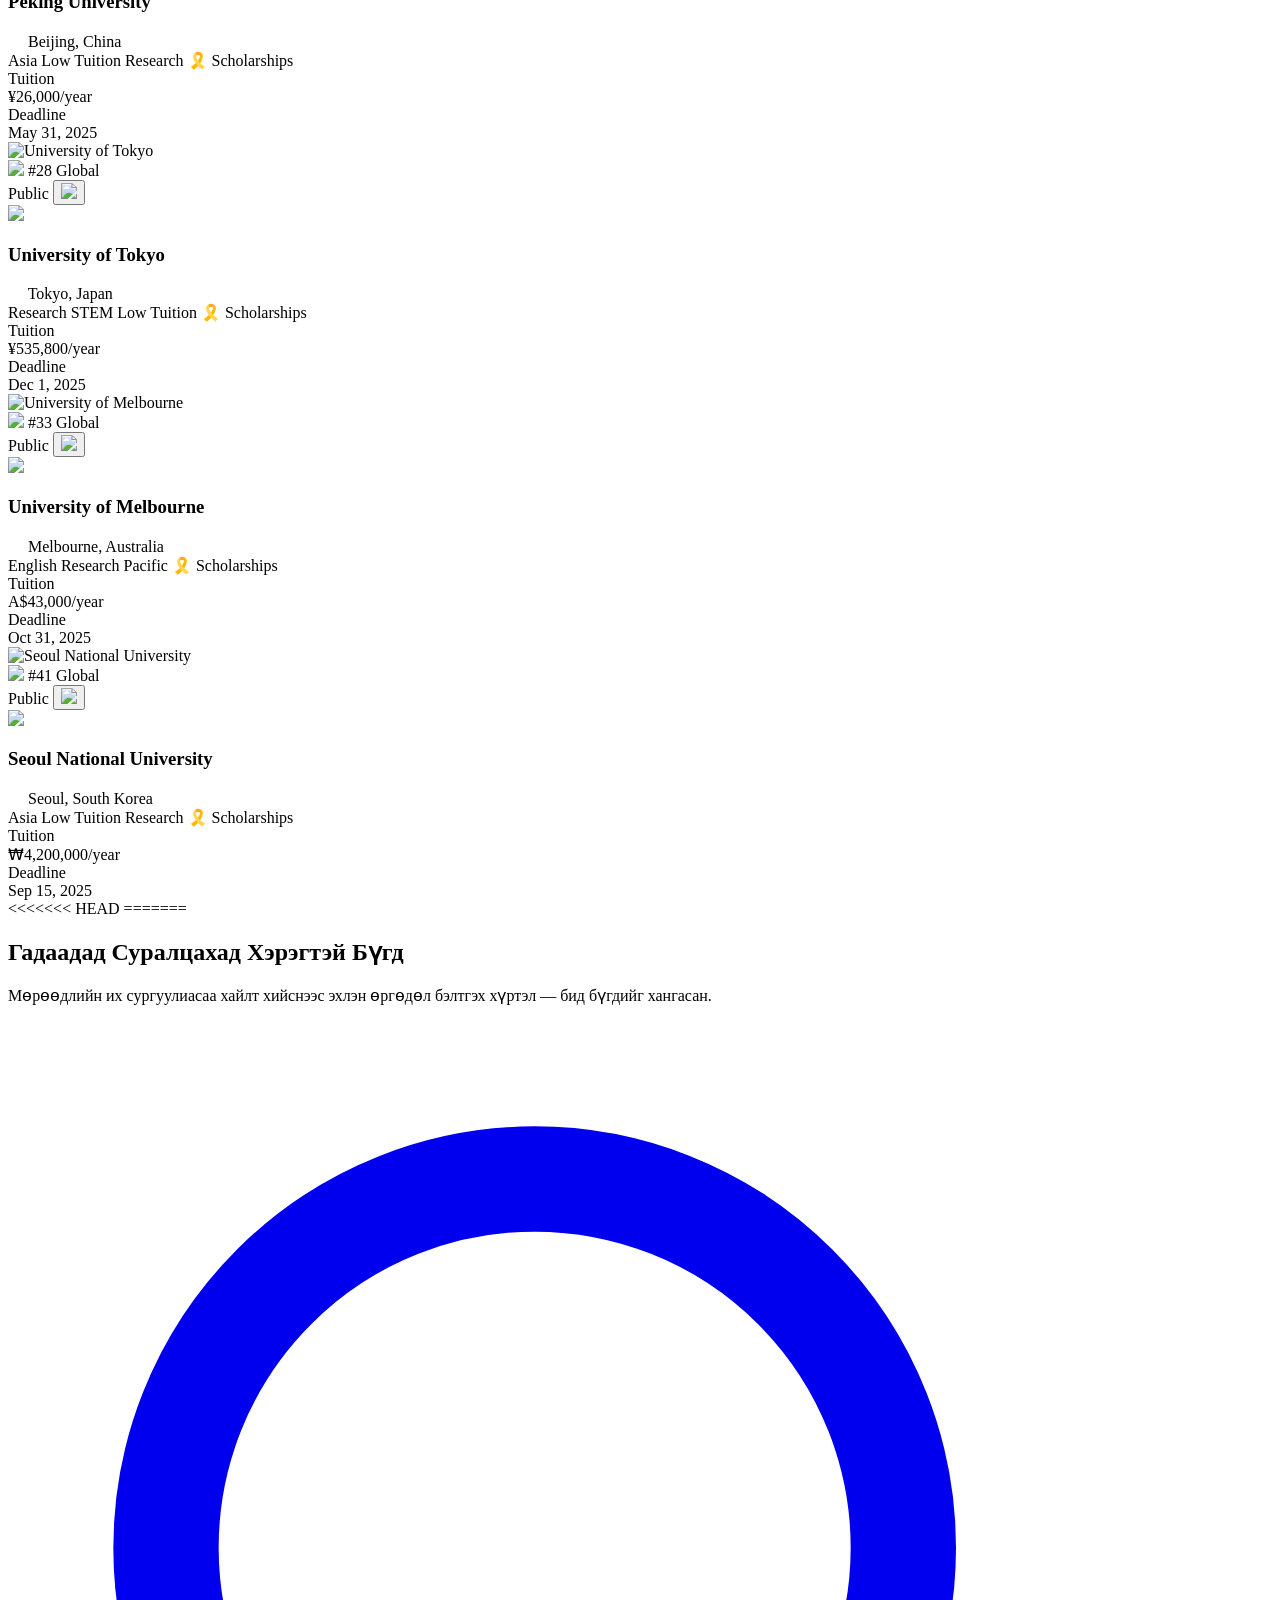
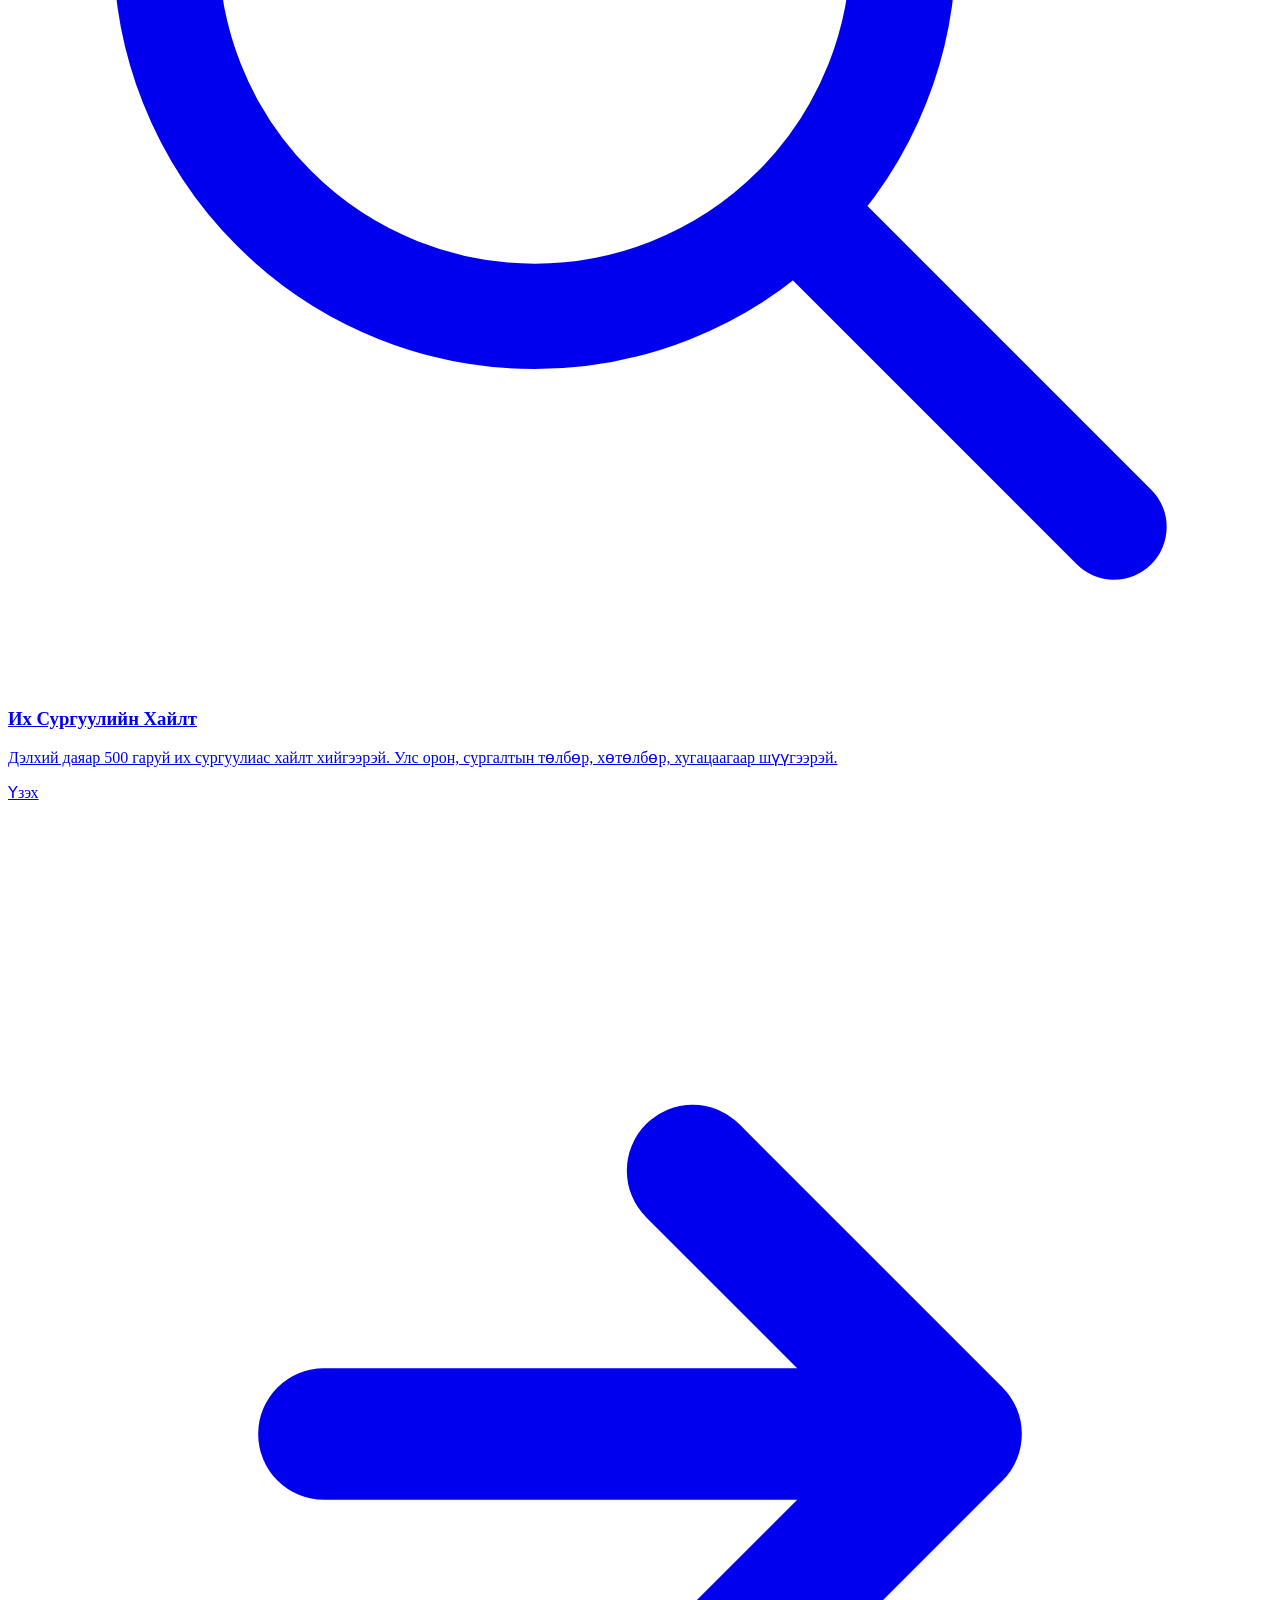
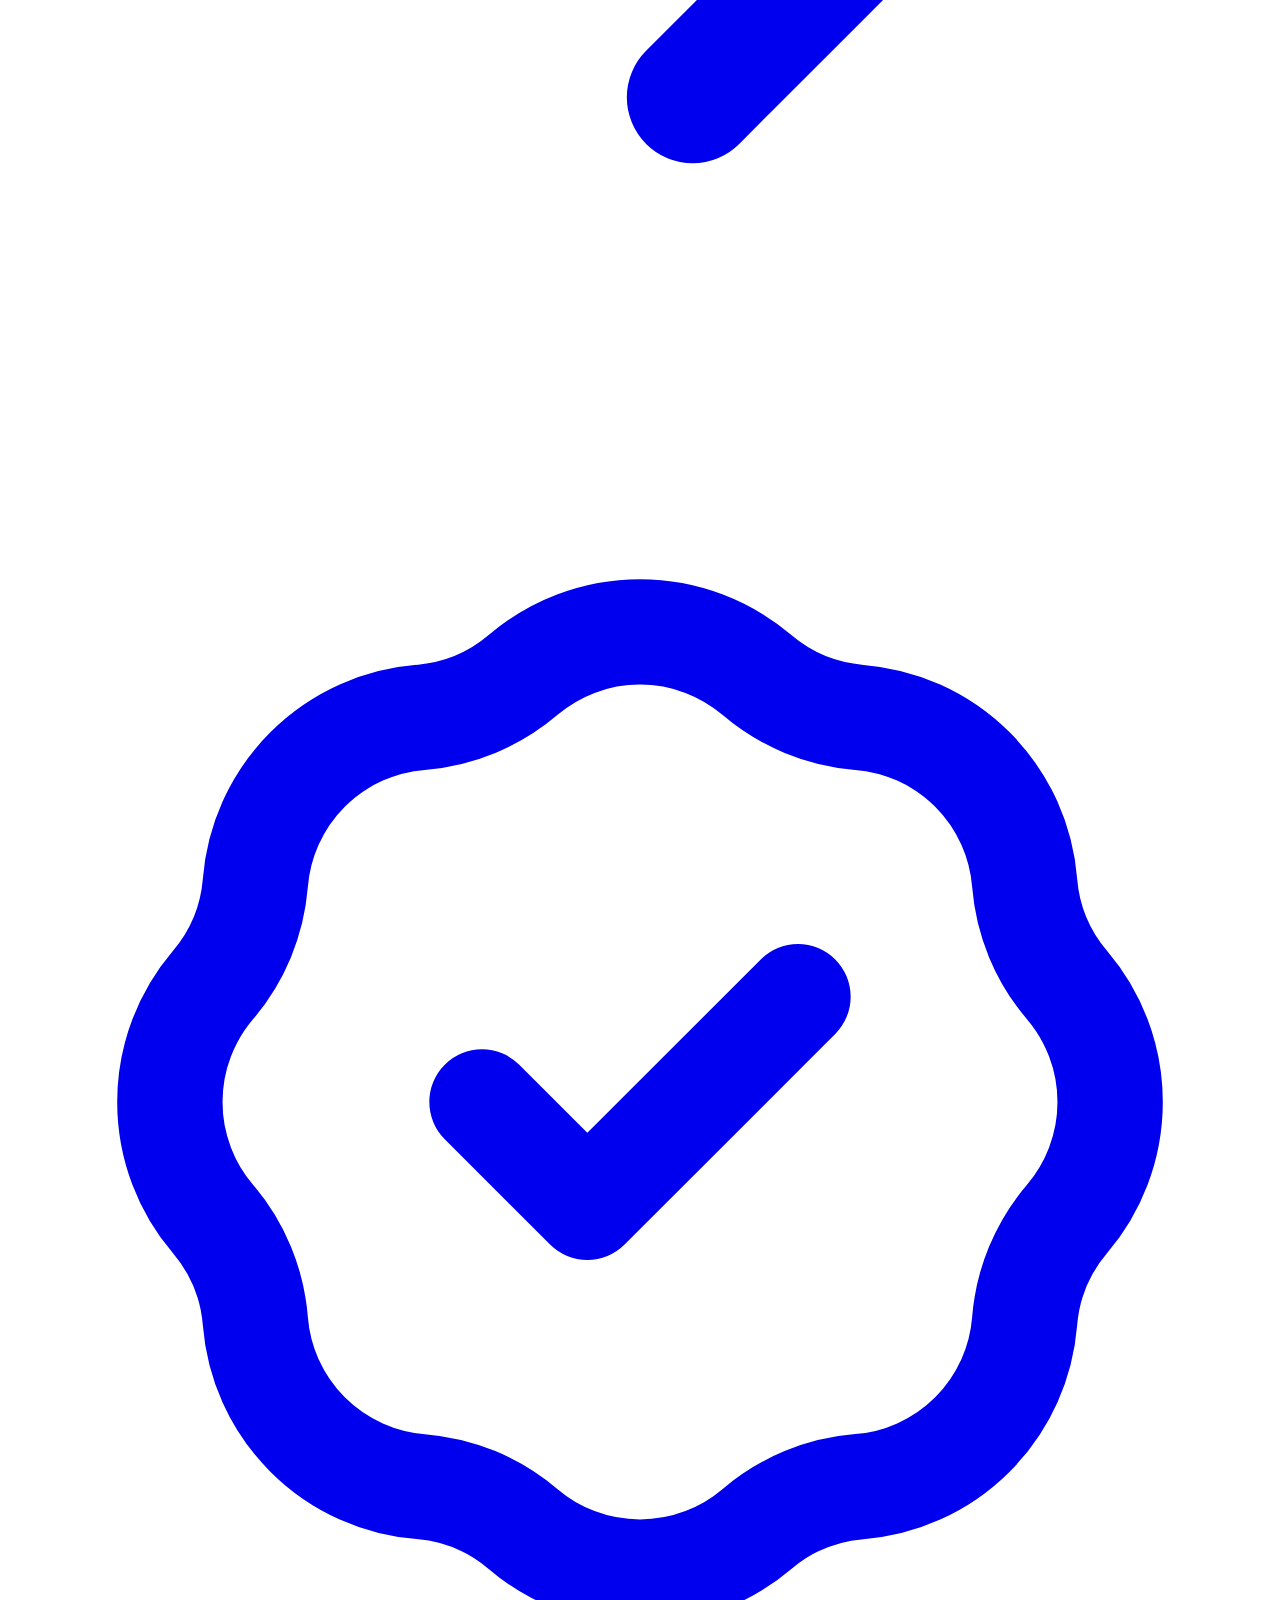
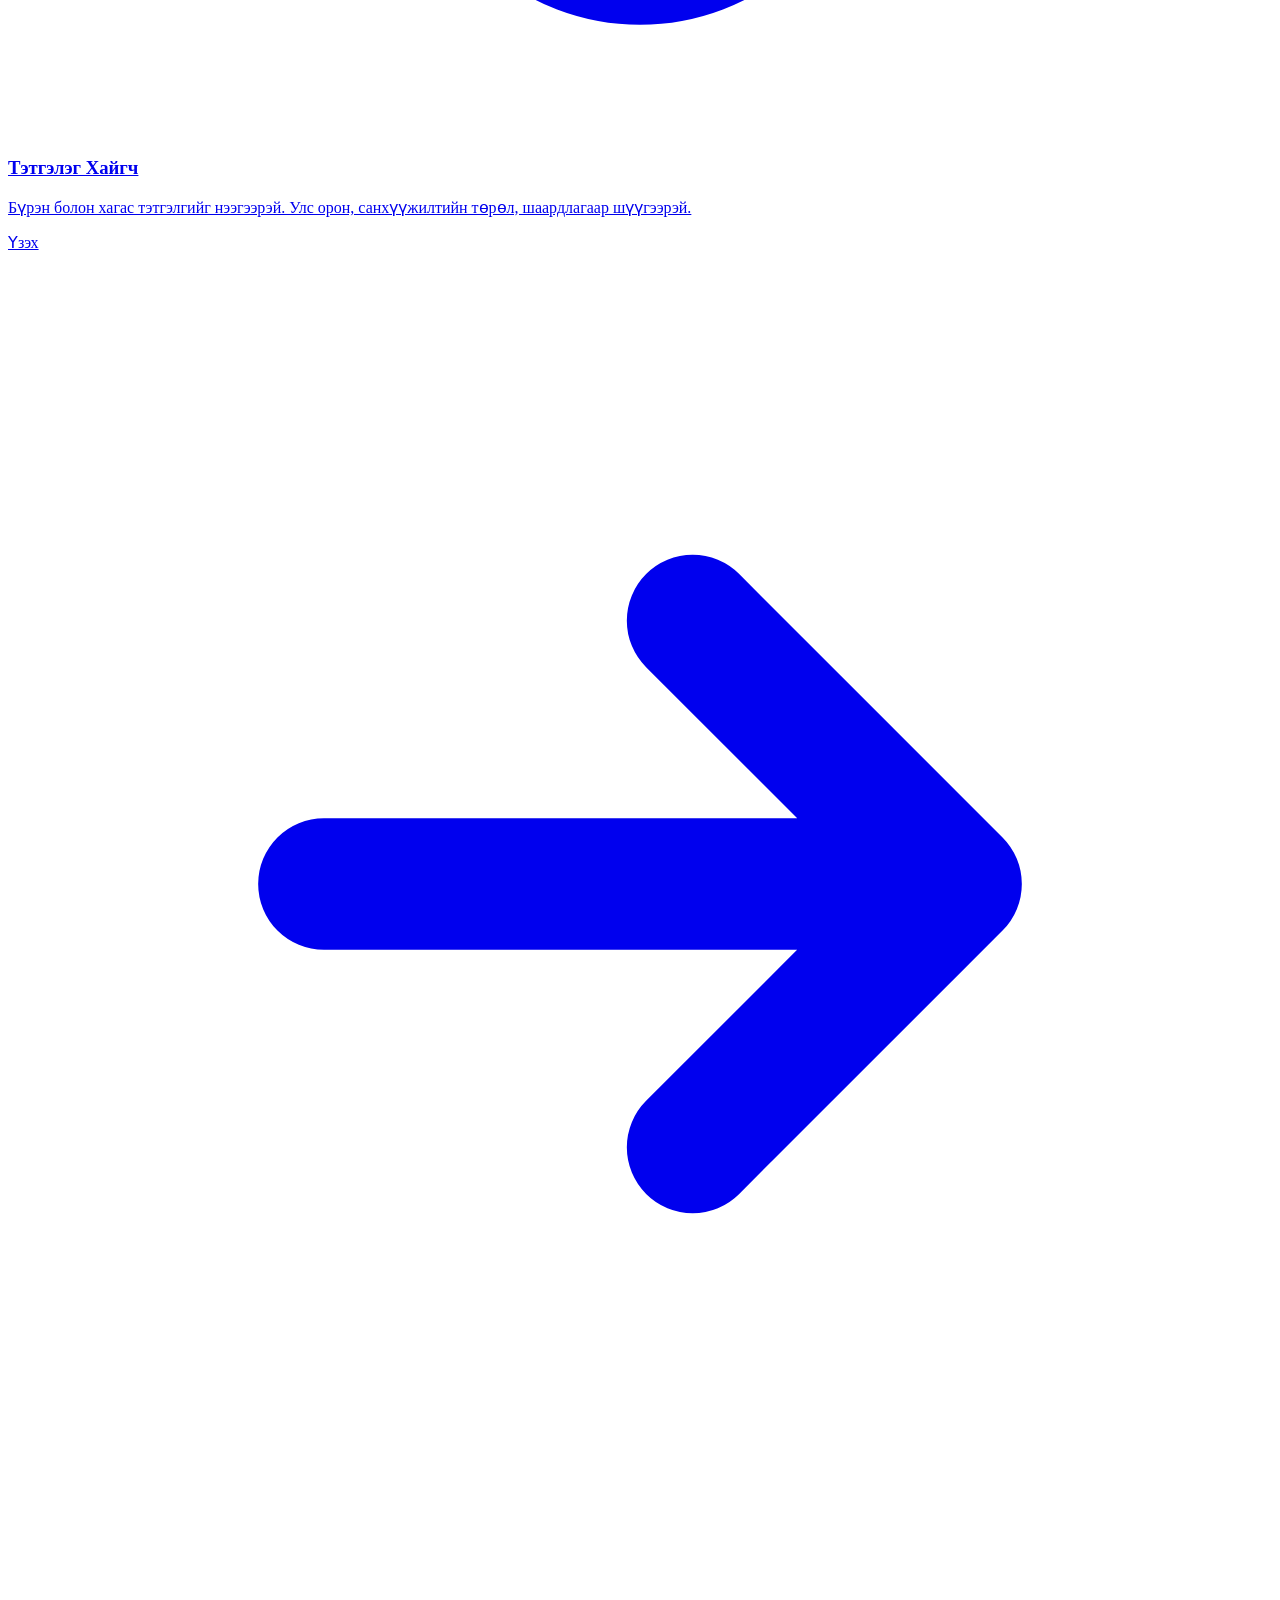
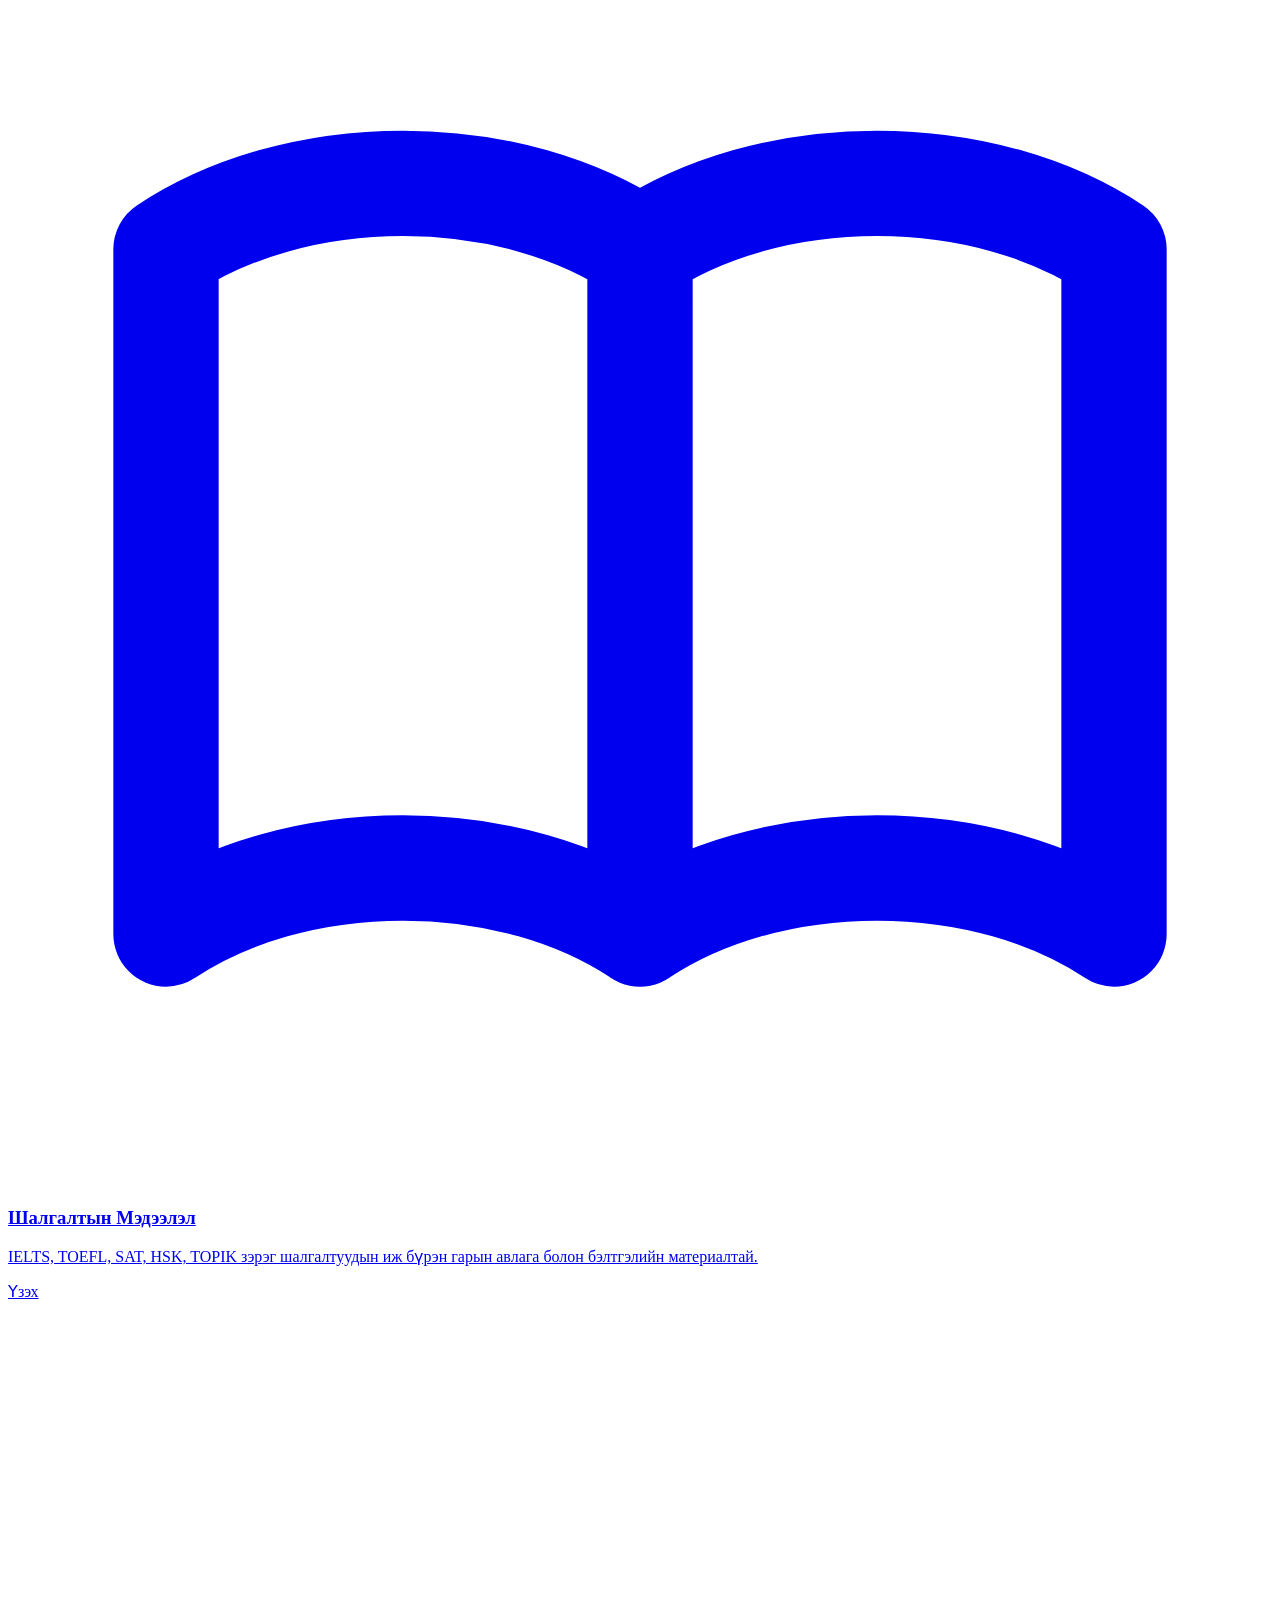
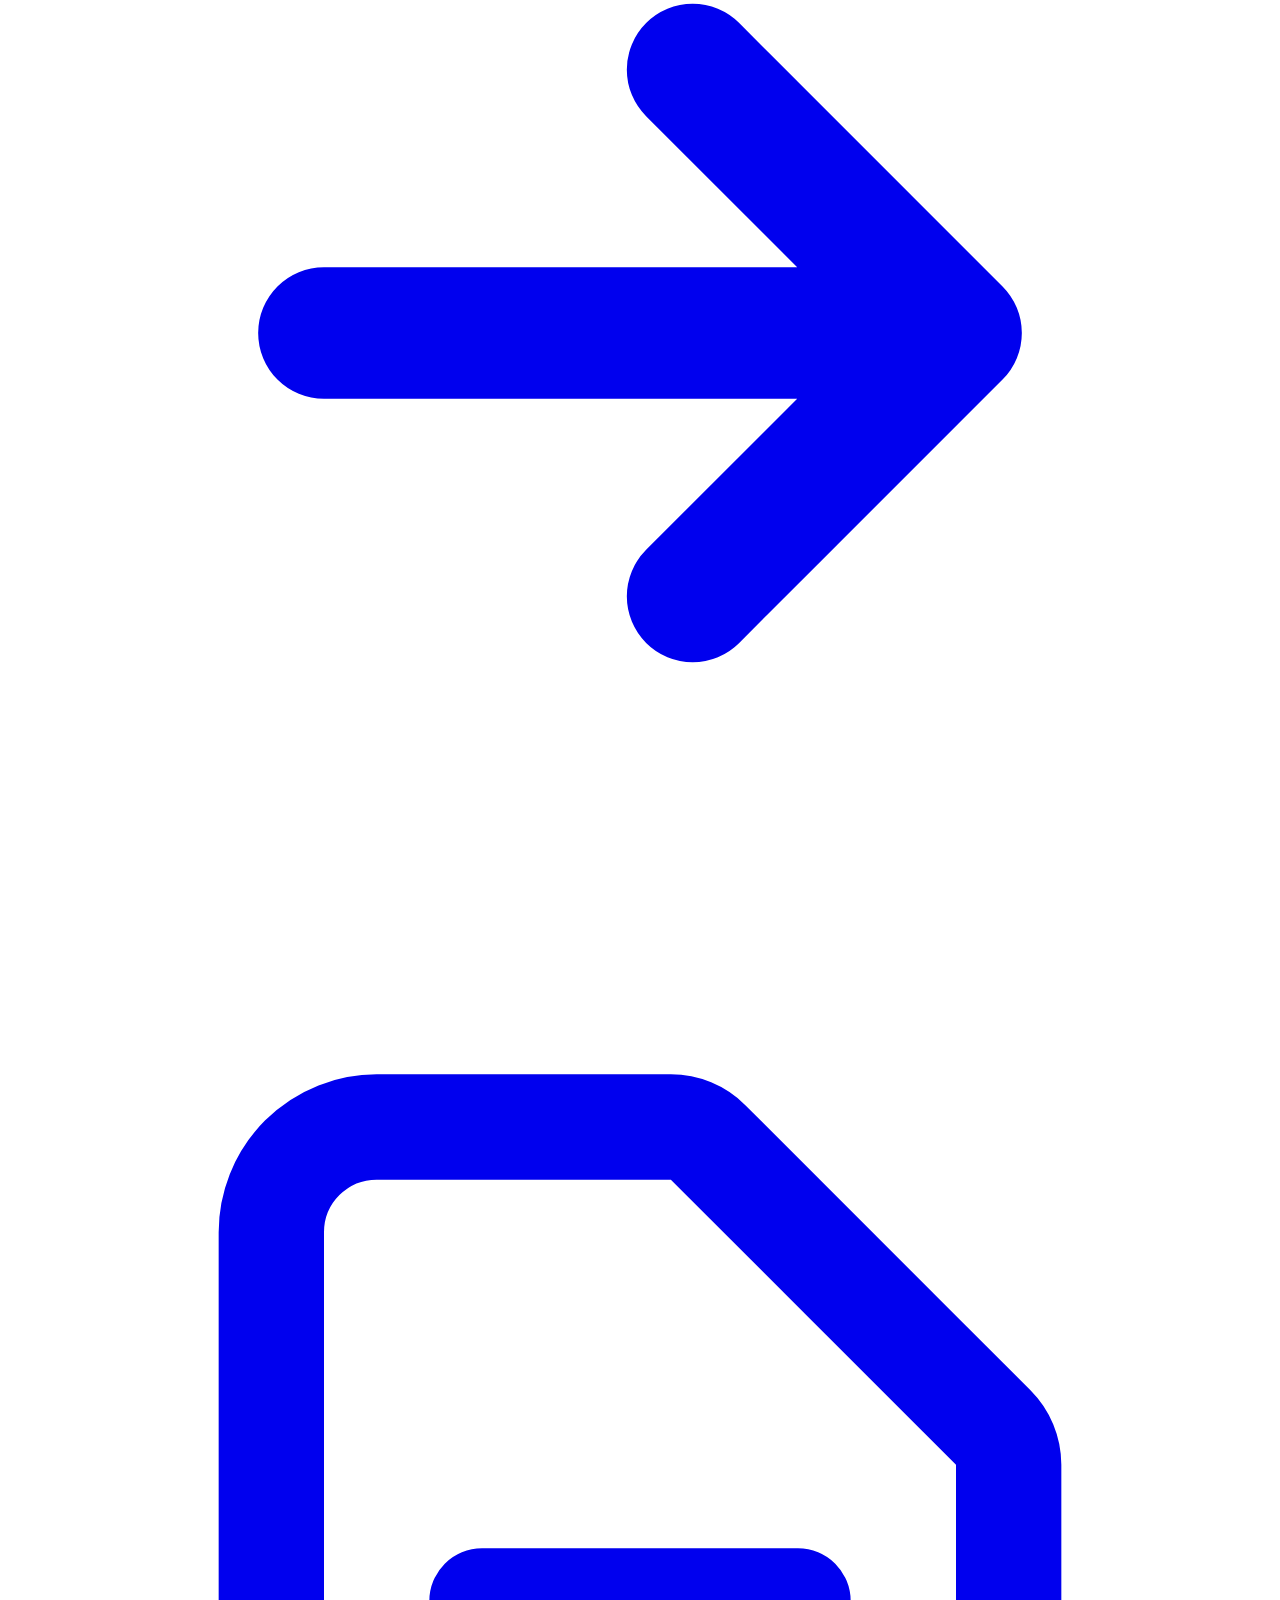
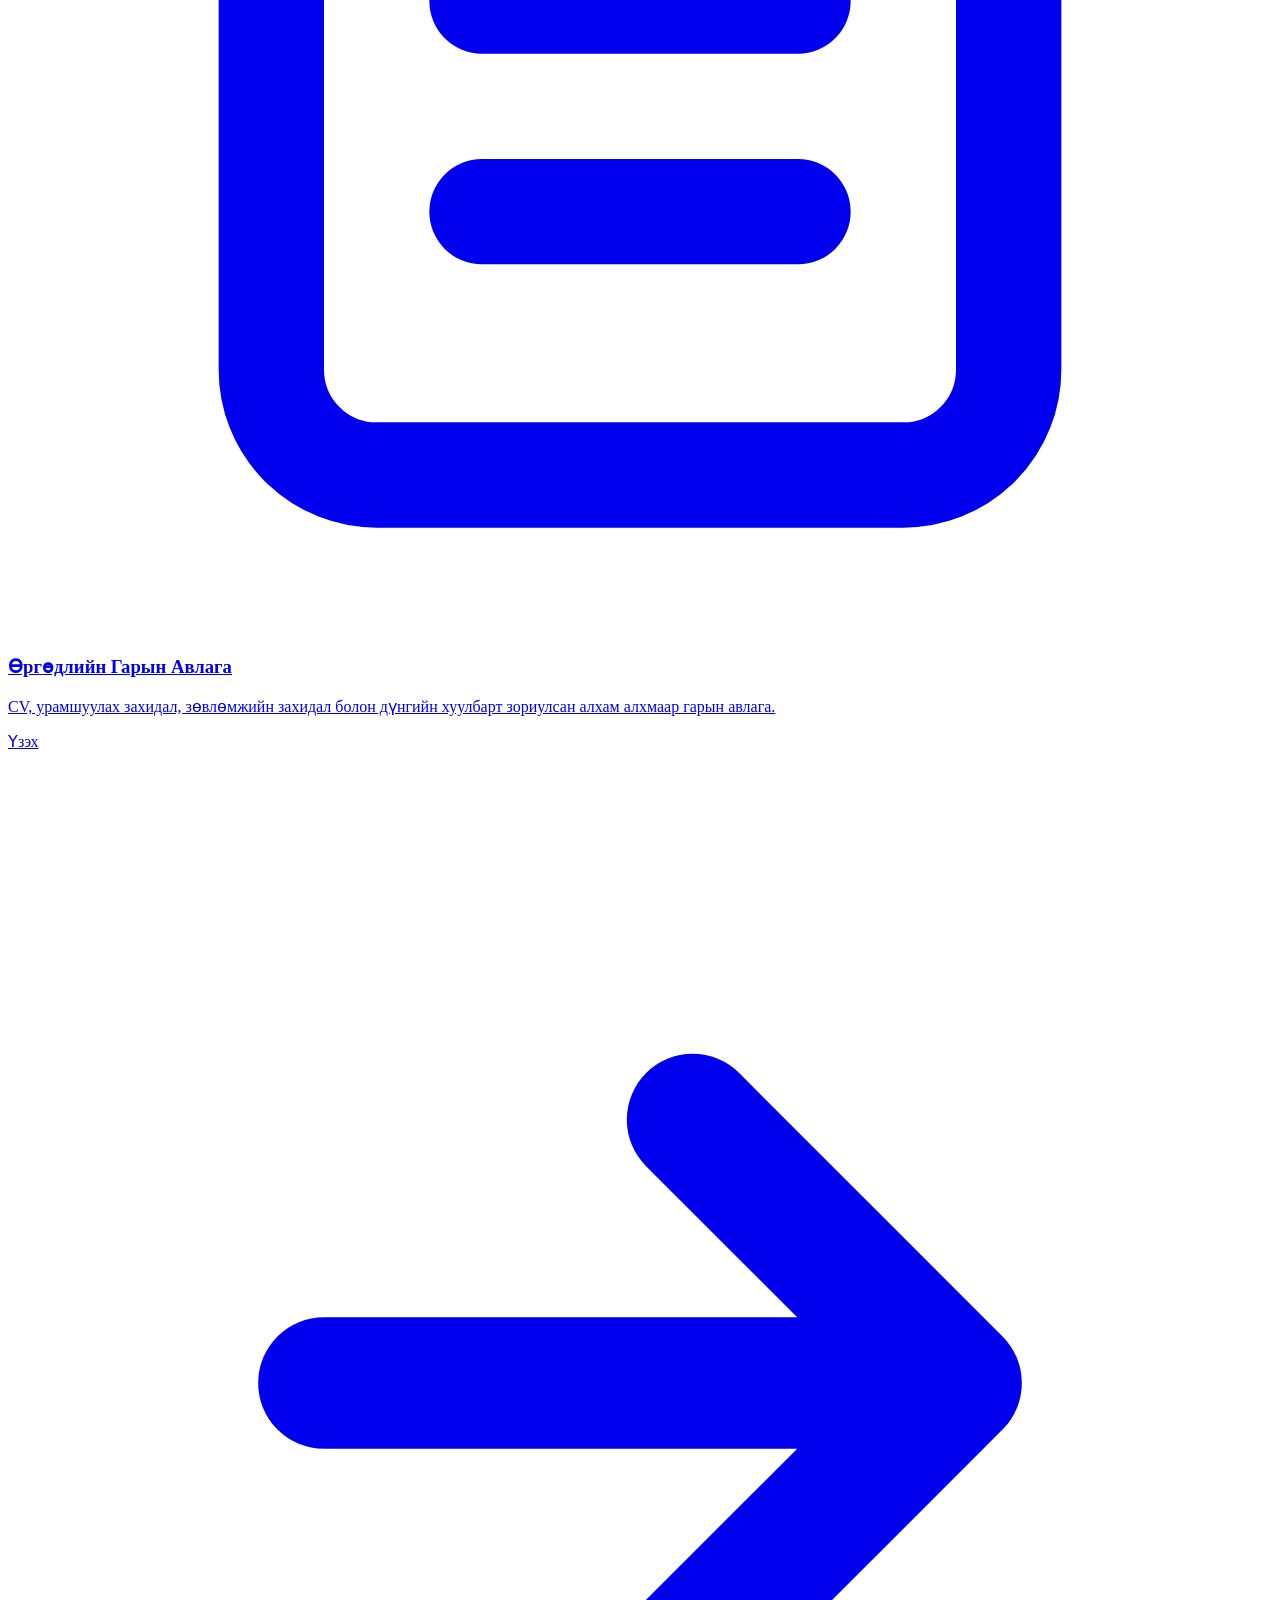
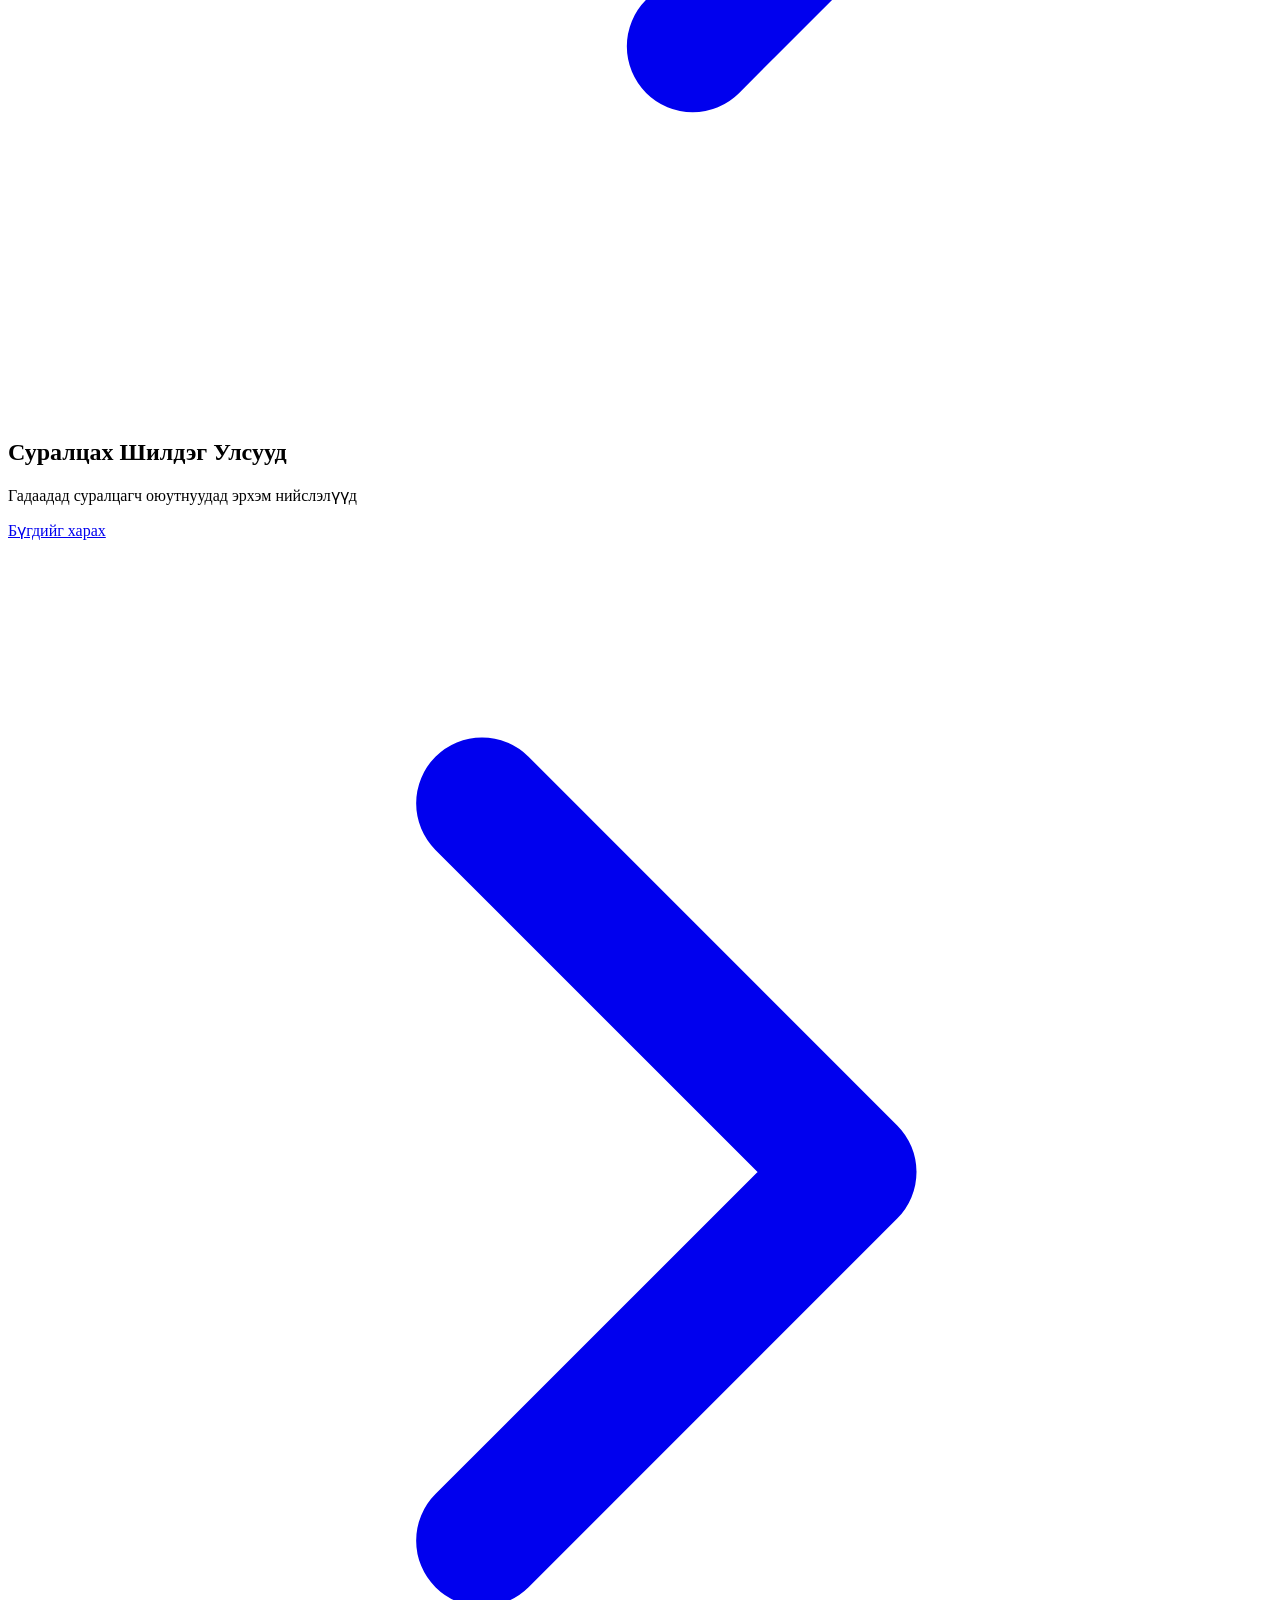
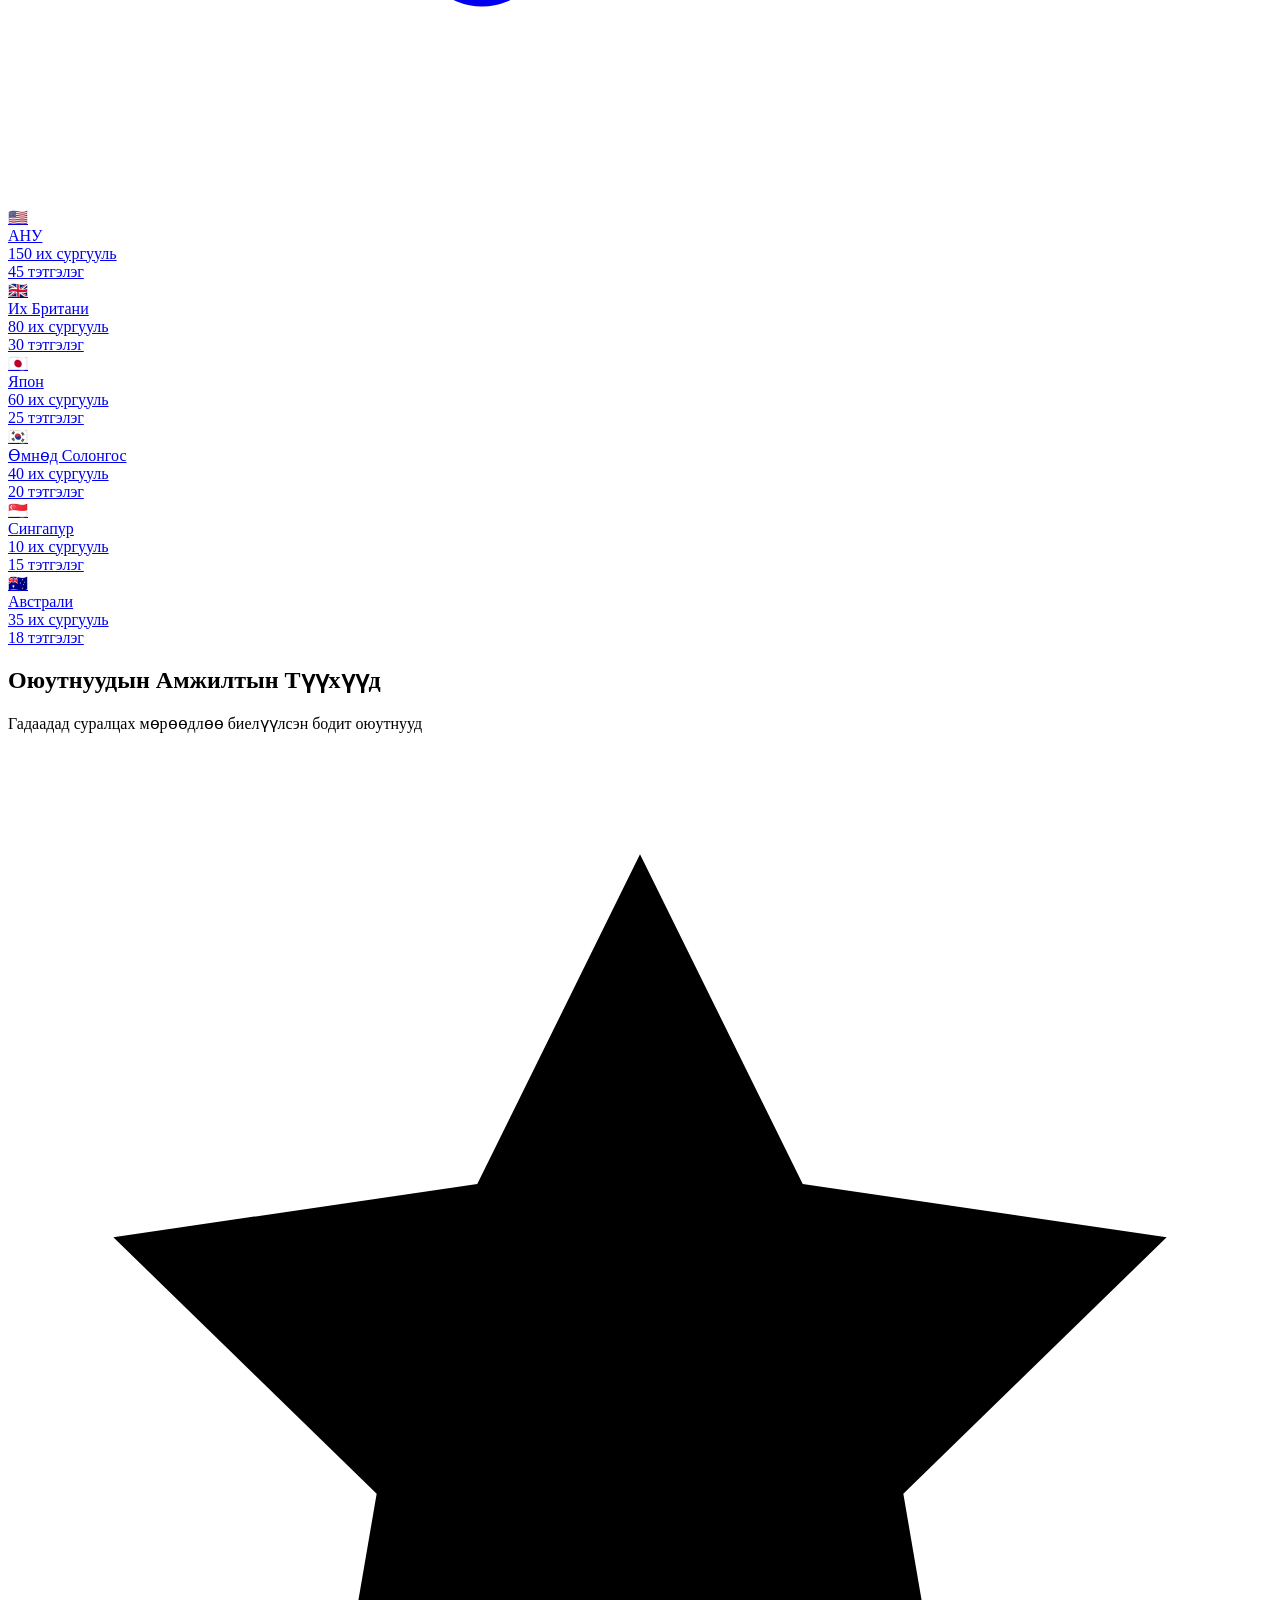
==== commit 25c1b68b: "n" ====
--- a/index.html
+++ b/index.html
@@ -1,161 +1,344 @@
 <!DOCTYPE html>
-<html lang="mn">
+<html lang="en">
 <head>
   <meta charset="UTF-8" />
-  <meta name="viewport" content="width=device-width, initial-scale=1.0" />
-  <title>StudyAbroadHub — Таны Мөрөөдлийн Их Сургууль Энд Эхэлнэ</title>
-  <link rel="preconnect" href="https://fonts.googleapis.com" />
-  <link href="https://fonts.googleapis.com/css2?family=Plus+Jakarta+Sans:wght@400;500;600;700;800&display=swap" rel="stylesheet" />
-  <link rel="stylesheet" href="styles.css" />
+  <meta name="viewport" content="width=device-width, initial-scale=1.0"/>
+  <title>StudyAbroad – University Search</title>
+  <link href="https://fonts.googleapis.com/css2?family=Playfair+Display:wght@700&family=DM+Sans:wght@300;400;500;600&display=swap" rel="stylesheet"/>
+  <link rel="stylesheet" href="style.css" />
 </head>
 <body>
 
-<!-- НАВИГАЦИ -->
-<nav>
-  <div class="nav-inner">
-    <a href="index.html" class="logo">
-      <div class="logo-icon">
-        <svg fill="none" viewBox="0 0 24 24" stroke="currentColor" stroke-width="2">
-          <path stroke-linecap="round" stroke-linejoin="round" d="M12 14l9-5-9-5-9 5 9 5z"/>
-          <path stroke-linecap="round" stroke-linejoin="round" d="M12 14l6.16-3.422a12.083 12.083 0 01.665 6.479A11.952 11.952 0 0012 20.055a11.952 11.952 0 00-6.824-2.998 12.078 12.078 0 01.665-6.479L12 14z"/>
-        </svg>
-      </div>
-      <span class="logo-text">StudyAbroad<span>Hub</span></span>
-    </a>
-
-    <div class="nav-links">
-      <a href="universities.html">Их сургуулиуд</a>
-      <a href="scholarships.html">Тэтгэлэгүүд</a>
-      <a href="exams.html">Шалгалтууд</a>
-      <a href="guide.html">Элсэлтийн гарын авлага</a>
-    </div>
-
-    <div class="nav-cta">
-      <a href="auth.html" class="btn btn-ghost">Нэвтрэх</a>
-      <a href="auth.html" class="btn btn-primary">Эхлэх</a>
-    </div>
-  </div>
-</nav>
-
-<!-- ГЕРОЙ -->
-<section class="hero">
-  <div class="hero-blob-1" aria-hidden="true"></div>
-  <div class="hero-blob-2" aria-hidden="true"></div>
-  <div class="hero-inner">
-    <div class="hero-left">
-      <div class="hero-badge">
-        <svg fill="none" viewBox="0 0 24 24" stroke="currentColor" stroke-width="2">
-          <path stroke-linecap="round" stroke-linejoin="round" d="M5 3v4M3 5h4M6 17v4m-2-2h4m5-16l2.286 6.857L21 12l-5.714 2.143L13 21l-2.286-6.857L5 12l5.714-2.143L13 3z"/>
-        </svg>
-        <span>Монгол оюутнуудад зориулсан #1 гадаадад суралцах платформ</span>
-      </div>
-      <h1 class="hero-title">
-        Таны Мөрөөдлийн<br>
-        <span class="gradient-text">Их Сургууль Энд Эхэлнэ</span>
-      </h1>
-      <p class="hero-desc">
-        Их сургуулиуд, тэтгэлэг, шалгалтын материалыг нэг дор олоорой.
-        Дэлхийг байлдан дагуулахад бэлэн 12-р ангийн сурагчдад зориулав.
-      </p>
-      <div class="hero-search">
-        <div class="search-icon">
-          <svg fill="none" viewBox="0 0 24 24" stroke="currentColor" stroke-width="2">
-            <path stroke-linecap="round" stroke-linejoin="round" d="M21 21l-6-6m2-5a7 7 0 11-14 0 7 7 0 0114 0z"/>
-          </svg>
-        </div>
-        <input type="text" placeholder="Их сургууль, тэтгэлэг хайх..." />
-        <button type="button">Хайх</button>
-      </div>
-    </div>
-
-    <div class="hero-right" aria-hidden="true">
-      <div class="hero-card-stack">
-        <div class="uni-card">
-          <div class="uni-card-header">
-            <div class="uni-avatar ua-blue">🏫</div>
-            <div>
-              <div class="uni-card-name">Токиогийн Их Сургууль</div>
-              <div class="uni-card-sub">Токио, Япон 🇯🇵</div>
-            </div>
-          </div>
-          <span class="uni-badge badge-green">MEXT Тэтгэлэг</span>
-        </div>
-        <div class="uni-card">
-          <div class="uni-card-header">
-            <div class="uni-avatar ua-purple">🎓</div>
-            <div>
-              <div class="uni-card-name">NUS Сингапур</div>
-              <div class="uni-card-sub">Сингапур 🇸🇬</div>
-            </div>
-          </div>
-          <span class="uni-badge badge-indigo">ASEAN Тэтгэлэг</span>
-        </div>
-        <div class="uni-card">
-          <div class="uni-card-header">
-            <div class="uni-avatar ua-amber">⭐</div>
-            <div>
-              <div class="uni-card-name">Оксфордын Их Сургууль</div>
-              <div class="uni-card-sub">Оксфорд, Их Британи 🇬🇧</div>
-            </div>
-          </div>
-          <span class="uni-badge badge-amber">Хугацаа: 10-р сарын 15</span>
-        </div>
-      </div>
-    </div>
-  </div>
-</section>
-
-<!-- СТАТИСТИК -->
-<div class="stats-bar">
-  <div class="stats-inner">
-    <div class="stat-item">
-      <div class="stat-icon">
-        <svg fill="none" viewBox="0 0 24 24" stroke="currentColor" stroke-width="2">
-          <path stroke-linecap="round" stroke-linejoin="round" d="M12 14l9-5-9-5-9 5 9 5z"/>
-        </svg>
-      </div>
-      <div>
-        <div class="stat-value">500+</div>
-        <div class="stat-label">Их сургуулиуд</div>
-      </div>
-    </div>
-    <div class="stat-item">
-      <div class="stat-icon">
-        <svg fill="none" viewBox="0 0 24 24" stroke="currentColor" stroke-width="2">
-          <path stroke-linecap="round" stroke-linejoin="round" d="M9 12l2 2 4-4M7.835 4.697a3.42 3.42 0 001.946-.806 3.42 3.42 0 014.438 0 3.42 3.42 0 001.946.806 3.42 3.42 0 013.138 3.138 3.42 3.42 0 00.806 1.946 3.42 3.42 0 010 4.438 3.42 3.42 0 00-.806 1.946 3.42 3.42 0 01-3.138 3.138 3.42 3.42 0 00-1.946.806 3.42 3.42 0 01-4.438 0 3.42 3.42 0 00-1.946-.806 3.42 3.42 0 01-3.138-3.138 3.42 3.42 0 00-.806-1.946 3.42 3.42 0 010-4.438 3.42 3.42 0 00.806-1.946 3.42 3.42 0 013.138-3.138z"/>
-        </svg>
-      </div>
-      <div>
-        <div class="stat-value">200+</div>
-        <div class="stat-label">Тэтгэлэгүүд</div>
-      </div>
-    </div>
-    <div class="stat-item">
-      <div class="stat-icon">
-        <svg fill="none" viewBox="0 0 24 24" stroke="currentColor" stroke-width="2">
-          <circle cx="12" cy="12" r="10"/>
-          <path stroke-linecap="round" stroke-linejoin="round" d="M2 12h20M12 2a15.3 15.3 0 014 10 15.3 15.3 0 01-4 10 15.3 15.3 0 01-4-10 15.3 15.3 0 014-10z"/>
-        </svg>
-      </div>
-      <div>
-        <div class="stat-value">50+</div>
-        <div class="stat-label">Улс орнууд</div>
-      </div>
-    </div>
-    <div class="stat-item">
-      <div class="stat-icon">
-        <svg fill="none" viewBox="0 0 24 24" stroke="currentColor" stroke-width="2">
-          <path stroke-linecap="round" stroke-linejoin="round" d="M17 20h5v-2a3 3 0 00-5.356-1.857M17 20H7m10 0v-2c0-.656-.126-1.283-.356-1.857M7 20H2v-2a3 3 0 015.356-1.857M7 20v-2c0-.656.126-1.283.356-1.857m0 0a5.002 5.002 0 019.288 0M15 7a3 3 0 11-6 0 3 3 0 016 0z"/>
-        </svg>
-      </div>
-      <div>
-        <div class="stat-value">10К+</div>
-        <div class="stat-label">Тусалсан оюутнууд</div>
+<!-- HAMBURGER CHECKBOX -->
+<input type="checkbox" id="menu-toggle" class="menu-toggle-input" />
+
+<!-- ═══════════════════════════════
+     SIDEBAR
+═══════════════════════════════ -->
+<aside class="sidebar">
+  <label for="menu-toggle" class="sidebar-close">✕</label>
+  <div class="logo">
+    <div class="logo-icon">
+      <img src="https://image2url.com/r2/default/images/1773934477074-697d0b36-7fd9-46f7-80d6-bfc7dee5106f.png" />
+    </div>
+    <div class="logo-text">
+      <h2>StudyAbroad</h2>
+      <p>Your Global Edu Hub</p>
+    </div>
+  </div>
+
+  <div class="nav-label">NAVIGATION</div>
+
+  <a href="#" class="nav-item">
+    <span class="icon"><img src="https://cdn.phototourl.com/uploads/2026-03-19-946eb2dd-3b5f-48d6-80d0-7fa75c934061.png"/></span> Dashboard
+  </a>
+  <a href="#" class="nav-item ">
+    <span class="icon"><img src="https://image2url.com/r2/default/images/1773934654644-c697cf14-d089-4158-8b1e-a81d02e3512b.png"/></span> Universities
+    <span class="arrow">›</span>
+  </a>
+  <a href="scholar.html" class="nav-item">
+    <span class="icon"><img src="https://cdn.phototourl.com/uploads/2026-03-19-e2ba4eb4-5953-46a4-8659-2ac3887cd3df.png"></span> Scholarships
+  </a>
+  <a href="#" class="nav-item">
+    <span class="icon"><img src="https://cdn.phototourl.com/uploads/2026-03-19-f01d02ea-68ce-41d6-9895-bf00d441df27.png"/></span> Exams
+  </a>
+  <a href="#" class="nav-item">
+    <span class="icon"><img src="https://cdn.phototourl.com/uploads/2026-03-19-e3bb6416-7202-4d9e-85d2-c9cf57c5ac3b.png"></span> Application Guide
+  </a>
+
+  <button class="sign-in-btn"><img src="https://cdn.phototourl.com/uploads/2026-03-19-0b03ad2c-7d16-42bd-ad0c-d29f30b80658.png"/> Sign In</button>
+</aside>
+
+<!-- ═══════════════════════════════
+     MAIN AREA
+═══════════════════════════════ -->
+<div class="main">
+
+  <!-- TOPBAR -->
+  <header class="topbar">
+    <div class="topbar-left">
+      <label for="menu-toggle" class="hamburger-btn">☰</label>
+      <img src="https://cdn.phototourl.com/uploads/2026-03-19-ade37faf-97c0-4cdf-a379-aedeae1b38e1.png" class="globe-icon"/> <span>Study Abroad Hub 2026</span>
+    </div>
+    <div class="topbar-right">
+      <div class="notif-btn"><img src="https://image2url.com/r2/default/images/1773934572626-a0776666-b2e6-40a3-b061-1989071133b1.png" width="16", height="16"/><span class="notif-dot"></span></div>
+      <button class="signin-top-btn">Sign In</button>
+    </div>
+  </header>
+
+  <!-- CONTENT -->
+  <div class="content">
+    <h1 class="page-title">University Search</h1>
+    <p class="page-subtitle">Explore 8 universities across the globe</p>
+
+    <!-- SEARCH BAR -->
+    <div class="search-row">
+      <div class="search-wrap">
+        <span class="search-icon"><img src="https://image2url.com/r2/default/images/1773934654644-c697cf14-d089-4158-8b1e-a81d02e3512b.png" width="16", height="16"/></span>
+        <input type="text" placeholder="Search by university name, country, or city..." />
+      </div>
+      <button class="filter-btn"><img src="https://cdn.phototourl.com/uploads/2026-03-19-86bb8894-8a19-4ca5-a43f-8b3c111692f4.png"/> Filters</button>
+    </div>
+
+    <p class="results-count"><strong>8</strong> universities found</p>
+
+    <!-- ═══════════════════════════════
+         UNIVERSITY CARDS
+    ═══════════════════════════════ -->
+    <div class="cards-grid">
+
+      <!-- MIT -->
+      <div class="card">
+        <div class="card-img-wrap">
+          <img src="https://cdn.phototourl.com/uploads/2026-03-19-cf7bf6ff-af79-4c66-a2ef-90b39705b114.jpg" alt="MIT"/>
+          <div class="card-badge"><span class="star"><img src="star.png"/></span> #1 Global</div>
+          <span class="type-badge">Private</span>
+          <button class="heart-btn">
+            <div class="heart-img-wrap"><img src="https://cdn.phototourl.com/uploads/2026-03-19-b03cd7d2-94ce-4f03-bc03-010ada9589a6.png"></>
+
+            </div>
+          </button>
+        </div>
+        <div class="card-body">
+          <div class="card-uni-row">
+            <div class="card-uni-icon"><img src="https://image2url.com/r2/default/images/1773934477074-697d0b36-7fd9-46f7-80d6-bfc7dee5106f.png"/></div>
+            <div class="card-uni-info">
+              <h3>Massachusetts Institute of Technology</h3>
+              <div class="card-uni-loc"><img src="https://cdn.phototourl.com/uploads/2026-03-19-579bf55c-91f1-4add-9093-902047d1f68f.png" width="16", height="15"/> Cambridge, MA, USA</div>
+            </div>
+          </div>
+          <div class="tags">
+            <span class="tag stem">STEM</span>
+            <span class="tag res">Research</span>
+            <span class="tag ivy">Ivy League</span>
+          </div>
+          
+        </div>
+        <div class="card-footer">
+          <div class="card-footer-left"><div>Tuition</div><div class="val">$57,590</div></div>
+          <div class="card-footer-right"><div>Deadline</div><div class="val">Jan 1, 2026</div></div>
+        </div>
+      </div>
+
+      <!-- Oxford -->
+      <div class="card">
+        <div class="card-img-wrap">
+          <img src="https://image2url.com/r2/default/images/1773932499989-8397fe70-a123-4028-abc5-dce68e2882ab.png" alt="Oxford"/>
+          <div class="card-badge"><span class="star"><img src="star.png"/></span> #2 Global</div>
+          <span class="type-badge">Public</span>
+          <button class="heart-btn">
+            <div class="heart-img-wrap"><img src="https://cdn.phototourl.com/uploads/2026-03-19-b03cd7d2-94ce-4f03-bc03-010ada9589a6.png"/></div>
+          </button>
+        </div>
+        <div class="card-body">
+          <div class="card-uni-row">
+            <div class="card-uni-icon"><img src="https://image2url.com/r2/default/images/1773934477074-697d0b36-7fd9-46f7-80d6-bfc7dee5106f.png"/></div>
+            <div class="card-uni-info">
+              <h3>University of Oxford</h3>
+              <div class="card-uni-loc"><img src="https://cdn.phototourl.com/uploads/2026-03-19-579bf55c-91f1-4add-9093-902047d1f68f.png" width="16" height="15"/> Oxford, UK</div>
+            </div>
+          </div>
+          <div class="tags">
+            <span class="tag res">Research</span>
+            <span class="tag hum">Humanities</span>
+            <span class="tag his">Historic</span>
+          </div>
+        </div>
+        <div class="card-footer">
+          <div class="card-footer-left"><div>Tuition</div><div class="val">£9,250</div></div>
+          <div class="card-footer-right"><div>Deadline</div><div class="val">Oct 15, 2025</div></div>
+        </div>
+      </div>
+
+      <!-- ETH Zurich -->
+      <div class="card">
+        <div class="card-img-wrap">
+          <img src="https://upload.wikimedia.org/wikipedia/commons/thumb/e/e6/ETH_Zurich_main_building.jpg/800px-ETH_Zurich_main_building.jpg" alt="ETH Zurich"/>
+          <div class="card-badge"><span class="star"><img src="star.png"/></span> #7 Global</div>
+          <span class="type-badge">Public</span>
+          <button class="heart-btn">
+            <div class="heart-img-wrap"><img src="https://cdn.phototourl.com/uploads/2026-03-19-b03cd7d2-94ce-4f03-bc03-010ada9589a6.png"/></div>
+          </button>
+        </div>
+        <div class="card-body">
+          <div class="card-uni-row">
+            <div class="card-uni-icon"><img src="https://image2url.com/r2/default/images/1773934477074-697d0b36-7fd9-46f7-80d6-bfc7dee5106f.png"/></div>
+            <div class="card-uni-info">
+              <h3>ETH Zurich</h3>
+              <div class="card-uni-loc"><img src="https://cdn.phototourl.com/uploads/2026-03-19-579bf55c-91f1-4add-9093-902047d1f68f.png" width="16" height="15"/> Zurich, Switzerland</div>
+            </div>
+          </div>
+          <div class="tags">
+            <span class="tag stem">STEM</span>
+            <span class="tag lt">Low Tuition</span>
+            <span class="tag eu">Europe</span>
+          </div>
+        </div>
+        <div class="card-footer">
+          <div class="card-footer-left"><div>Tuition</div><div class="val">CHF 730</div></div>
+          <div class="card-footer-right"><div>Deadline</div><div class="val">Apr 15, 2026</div></div>
+        </div>
+      </div>
+      <!-- National University of Singapore -->
+      <div class="card">
+        <div class="card-img-wrap">
+          <img src="nus.jpg" alt="NUS"/>
+          <div class="card-badge"><span class="star"><img src="star.png"/></span> #8 Global</div>
+          <span class="type-badge">Public</span>
+          <button class="heart-btn">
+            <div class="heart-img-wrap"><img src="https://cdn.phototourl.com/uploads/2026-03-19-b03cd7d2-94ce-4f03-bc03-010ada9589a6.png"/></div>
+          </button>
+        </div>
+        <div class="card-body">
+          <div class="card-uni-row">
+            <div class="card-uni-icon"><img src="https://image2url.com/r2/default/images/1773934477074-697d0b36-7fd9-46f7-80d6-bfc7dee5106f.png"/></div>
+            <div class="card-uni-info">
+              <h3>National University of Singapore</h3>
+              <div class="card-uni-loc"><img src="https://cdn.phototourl.com/uploads/2026-03-19-579bf55c-91f1-4add-9093-902047d1f68f.png" width="16" height="15"/> Singapore, Singapore</div>
+            </div>
+          </div>
+          <div class="tags">
+            <span class="tag asia">Asia</span>
+            <span class="tag bus">Business</span>
+            <span class="tag tech">Tech</span>
+            <span class="tag schol">🎗️ Scholarships</span>
+          </div>
+        </div>
+        <div class="card-footer">
+          <div class="card-footer-left"><div>Tuition</div><div class="val">S$17,550/year</div></div>
+          <div class="card-footer-right"><div>Deadline</div><div class="val">Mar 1, 2026</div></div>
+        </div>
+      </div>
+
+      <!-- Peking University -->
+      <div class="card">
+        <div class="card-img-wrap">
+          <img src="pku.jpg" alt="Peking University"/>
+          <div class="card-badge"><span class="star"><img src="star.png"/></span> #17 Global</div>
+          <span class="type-badge">Public</span>
+          <button class="heart-btn">
+            <div class="heart-img-wrap"><img src="https://cdn.phototourl.com/uploads/2026-03-19-b03cd7d2-94ce-4f03-bc03-010ada9589a6.png"/></div>
+          </button>
+        </div>
+        <div class="card-body">
+          <div class="card-uni-row">
+            <div class="card-uni-icon"><img src="https://image2url.com/r2/default/images/1773934477074-697d0b36-7fd9-46f7-80d6-bfc7dee5106f.png"/></div>
+            <div class="card-uni-info">
+              <h3>Peking University</h3>
+              <div class="card-uni-loc"><img src="https://cdn.phototourl.com/uploads/2026-03-19-579bf55c-91f1-4add-9093-902047d1f68f.png" width="16" height="15"/> Beijing, China</div>
+            </div>
+          </div>
+          <div class="tags">
+            <span class="tag asia">Asia</span>
+            <span class="tag lt">Low Tuition</span>
+            <span class="tag res">Research</span>
+            <span class="tag schol">🎗️ Scholarships</span>
+          </div>
+        </div>
+        <div class="card-footer">
+          <div class="card-footer-left"><div>Tuition</div><div class="val">¥26,000/year</div></div>
+          <div class="card-footer-right"><div>Deadline</div><div class="val">May 31, 2025</div></div>
+        </div>
+      </div>
+
+      <!-- University of Tokyo -->
+      <div class="card">
+        <div class="card-img-wrap">
+          <img src="tokyo.jpg" alt="University of Tokyo"/>
+          <div class="card-badge"><span class="star"><img src="star.png"/></span> #28 Global</div>
+          <span class="type-badge">Public</span>
+          <button class="heart-btn">
+            <div class="heart-img-wrap"><img src="https://cdn.phototourl.com/uploads/2026-03-19-b03cd7d2-94ce-4f03-bc03-010ada9589a6.png"/></div>
+          </button>
+        </div>
+        <div class="card-body">
+          <div class="card-uni-row">
+            <div class="card-uni-icon"><img src="https://image2url.com/r2/default/images/1773934477074-697d0b36-7fd9-46f7-80d6-bfc7dee5106f.png"/></div>
+            <div class="card-uni-info">
+              <h3>University of Tokyo</h3>
+              <div class="card-uni-loc"><img src="https://cdn.phototourl.com/uploads/2026-03-19-579bf55c-91f1-4add-9093-902047d1f68f.png" width="16" height="15"/> Tokyo, Japan</div>
+            </div>
+          </div>
+          <div class="tags">
+            <span class="tag res">Research</span>
+            <span class="tag stem">STEM</span>
+            <span class="tag lt">Low Tuition</span>
+            <span class="tag schol">🎗️ Scholarships</span>
+          </div>
+        </div>
+        <div class="card-footer">
+          <div class="card-footer-left"><div>Tuition</div><div class="val">¥535,800/year</div></div>
+          <div class="card-footer-right"><div>Deadline</div><div class="val">Dec 1, 2025</div></div>
+        </div>
+      </div>
+
+      <!-- University of Melbourne -->
+      <div class="card">
+        <div class="card-img-wrap">
+          <img src="melbourne.jpg" alt="University of Melbourne"/>
+          <div class="card-badge"><span class="star"><img src="star.png"/></span> #33 Global</div>
+          <span class="type-badge">Public</span>
+          <button class="heart-btn">
+            <div class="heart-img-wrap"><img src="https://cdn.phototourl.com/uploads/2026-03-19-b03cd7d2-94ce-4f03-bc03-010ada9589a6.png"/></div>
+          </button>
+        </div>
+        <div class="card-body">
+          <div class="card-uni-row">
+            <div class="card-uni-icon"><img src="https://image2url.com/r2/default/images/1773934477074-697d0b36-7fd9-46f7-80d6-bfc7dee5106f.png"/></div>
+            <div class="card-uni-info">
+              <h3>University of Melbourne</h3>
+              <div class="card-uni-loc"><img src="https://cdn.phototourl.com/uploads/2026-03-19-579bf55c-91f1-4add-9093-902047d1f68f.png" width="16" height="15"/> Melbourne, Australia</div>
+            </div>
+          </div>
+          <div class="tags">
+            <span class="tag eng">English</span>
+            <span class="tag res">Research</span>
+            <span class="tag pac">Pacific</span>
+            <span class="tag schol">🎗️ Scholarships</span>
+          </div>
+        </div>
+        <div class="card-footer">
+          <div class="card-footer-left"><div>Tuition</div><div class="val">A$43,000/year</div></div>
+          <div class="card-footer-right"><div>Deadline</div><div class="val">Oct 31, 2025</div></div>
+        </div>
+      </div>
+
+      <!-- Seoul National University -->
+      <div class="card">
+        <div class="card-img-wrap">
+          <img src="snu.jpg" alt="Seoul National University"/>
+          <div class="card-badge"><span class="star"><img src="star.png"/></span> #41 Global</div>
+          <span class="type-badge">Public</span>
+          <button class="heart-btn">
+            <div class="heart-img-wrap"><img src="https://cdn.phototourl.com/uploads/2026-03-19-b03cd7d2-94ce-4f03-bc03-010ada9589a6.png"/></div>
+          </button>
+        </div>
+        <div class="card-body">
+          <div class="card-uni-row">
+            <div class="card-uni-icon"><img src="https://image2url.com/r2/default/images/1773934477074-697d0b36-7fd9-46f7-80d6-bfc7dee5106f.png"/></div>
+            <div class="card-uni-info">
+              <h3>Seoul National University</h3>
+              <div class="card-uni-loc"><img src="https://cdn.phototourl.com/uploads/2026-03-19-579bf55c-91f1-4add-9093-902047d1f68f.png" width="16" height="15"/> Seoul, South Korea</div>
+            </div>
+          </div>
+          <div class="tags">
+            <span class="tag asia">Asia</span>
+            <span class="tag lt">Low Tuition</span>
+            <span class="tag res">Research</span>
+            <span class="tag schol">🎗️ Scholarships</span>
+          </div>
+        </div>
+        <div class="card-footer">
+          <div class="card-footer-left"><div>Tuition</div><div class="val">₩4,200,000/year</div></div>
+          <div class="card-footer-right"><div>Deadline</div><div class="val">Sep 15, 2025</div></div>
+        </div>
       </div>
     </div>
   </div>
 </div>
 
+<<<<<<< HEAD
+=======
 <!-- БОЛОМЖУУД -->
 <section class="features-bg">
   <div class="section-inner">
@@ -377,6 +560,7 @@
     </nav>
   </div>
 </footer>
+>>>>>>> 7b558745307250b58a8987883d460af4aa1050ef
 
 </body>
 </html>
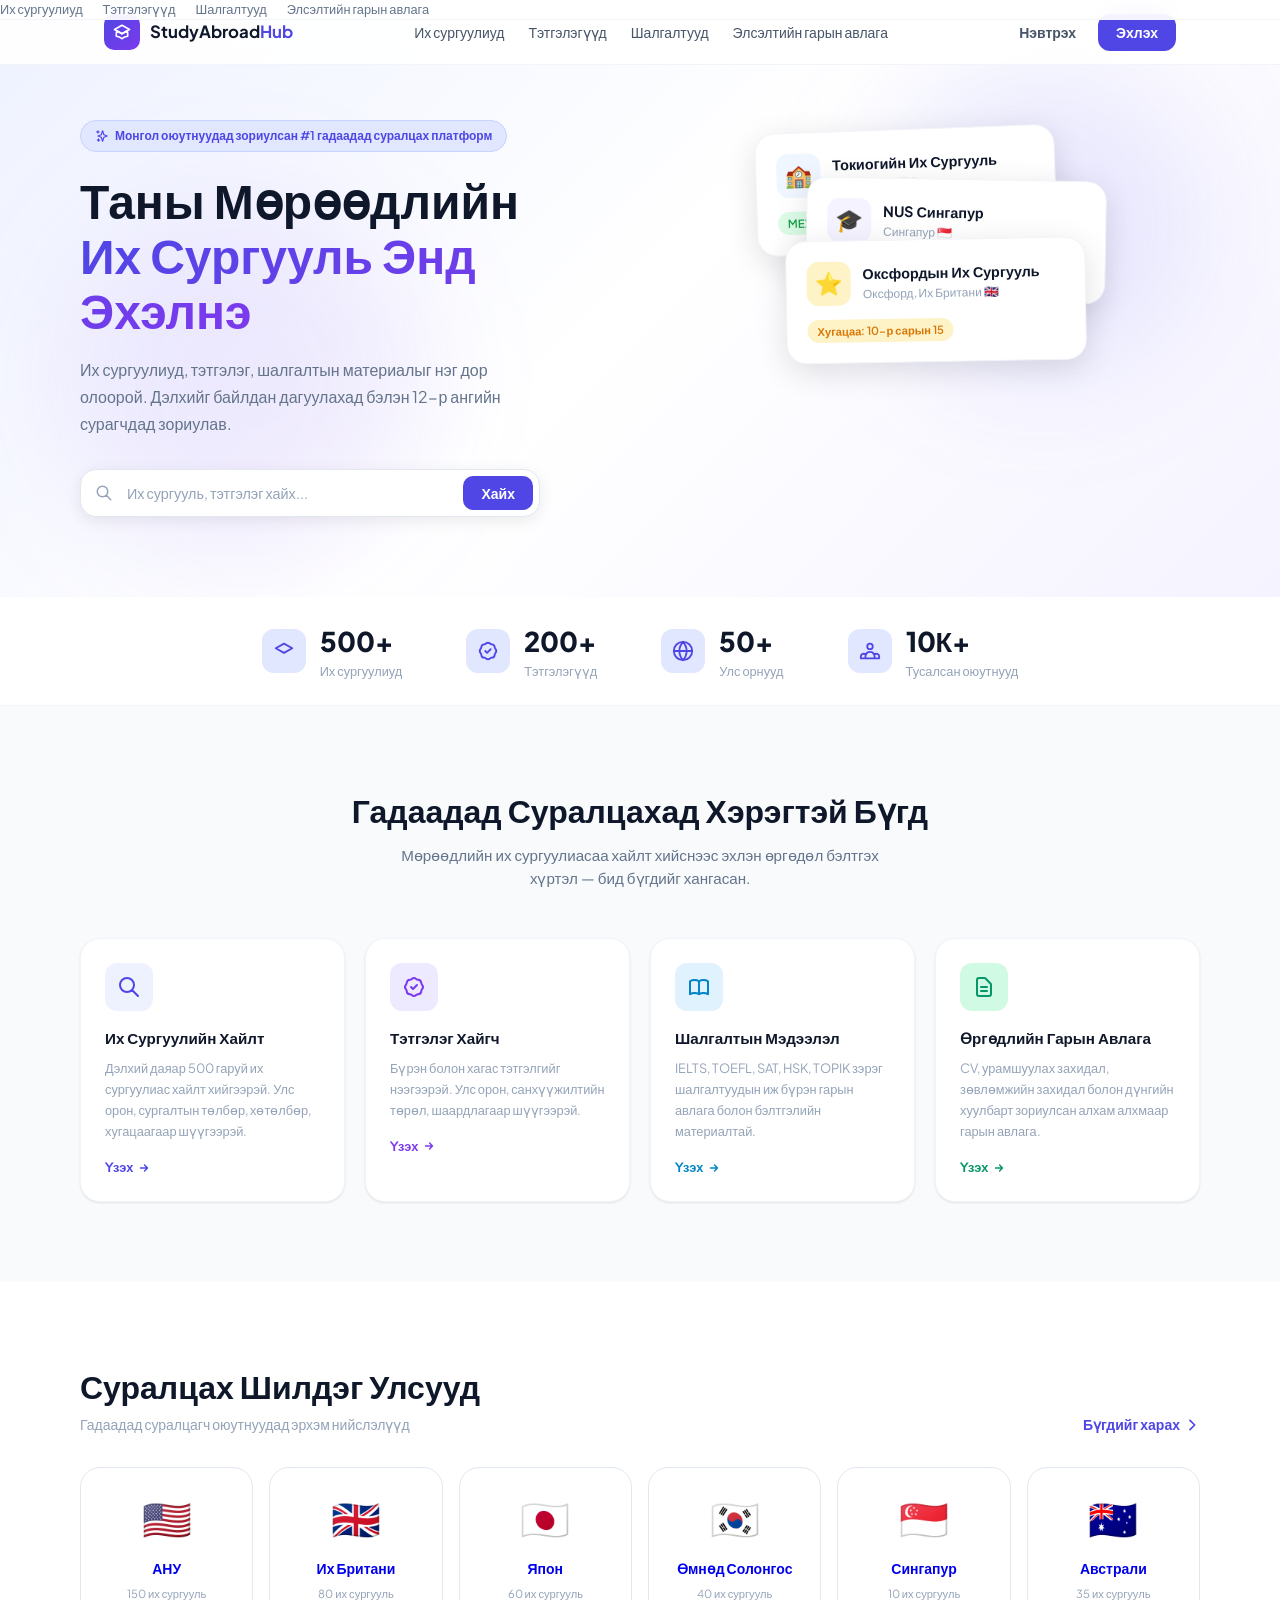
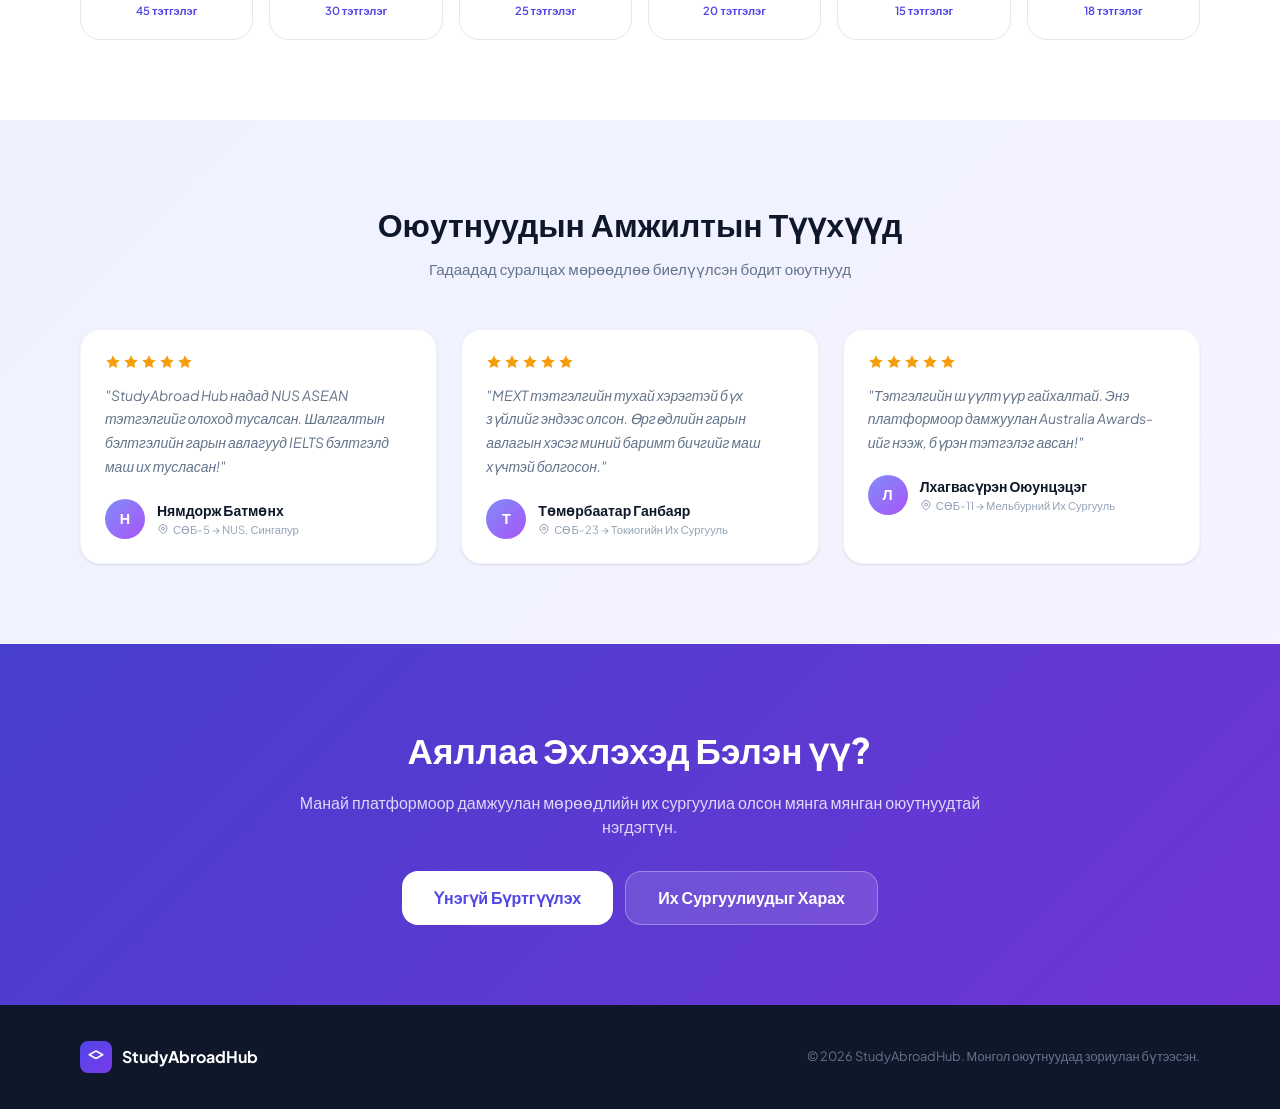
==== commit 89d3dbf7: "final test" ====
--- a/index.html
+++ b/index.html
@@ -1,344 +1,161 @@
 <!DOCTYPE html>
-<html lang="en">
+<html lang="mn">
 <head>
   <meta charset="UTF-8" />
-  <meta name="viewport" content="width=device-width, initial-scale=1.0"/>
-  <title>StudyAbroad – University Search</title>
-  <link href="https://fonts.googleapis.com/css2?family=Playfair+Display:wght@700&family=DM+Sans:wght@300;400;500;600&display=swap" rel="stylesheet"/>
-  <link rel="stylesheet" href="style.css" />
+  <meta name="viewport" content="width=device-width, initial-scale=1.0" />
+  <title>StudyAbroadHub — Таны Мөрөөдлийн Их Сургууль Энд Эхэлнэ</title>
+  <link rel="preconnect" href="https://fonts.googleapis.com" />
+  <link href="https://fonts.googleapis.com/css2?family=Plus+Jakarta+Sans:wght@400;500;600;700;800&display=swap" rel="stylesheet" />
+  <link rel="stylesheet" href="styles.css" />
 </head>
 <body>
 
-<!-- HAMBURGER CHECKBOX -->
-<input type="checkbox" id="menu-toggle" class="menu-toggle-input" />
-
-<!-- ═══════════════════════════════
-     SIDEBAR
-═══════════════════════════════ -->
-<aside class="sidebar">
-  <label for="menu-toggle" class="sidebar-close">✕</label>
-  <div class="logo">
-    <div class="logo-icon">
-      <img src="https://image2url.com/r2/default/images/1773934477074-697d0b36-7fd9-46f7-80d6-bfc7dee5106f.png" />
-    </div>
-    <div class="logo-text">
-      <h2>StudyAbroad</h2>
-      <p>Your Global Edu Hub</p>
-    </div>
-  </div>
-
-  <div class="nav-label">NAVIGATION</div>
-
-  <a href="#" class="nav-item">
-    <span class="icon"><img src="https://cdn.phototourl.com/uploads/2026-03-19-946eb2dd-3b5f-48d6-80d0-7fa75c934061.png"/></span> Dashboard
-  </a>
-  <a href="#" class="nav-item ">
-    <span class="icon"><img src="https://image2url.com/r2/default/images/1773934654644-c697cf14-d089-4158-8b1e-a81d02e3512b.png"/></span> Universities
-    <span class="arrow">›</span>
-  </a>
-  <a href="scholar.html" class="nav-item">
-    <span class="icon"><img src="https://cdn.phototourl.com/uploads/2026-03-19-e2ba4eb4-5953-46a4-8659-2ac3887cd3df.png"></span> Scholarships
-  </a>
-  <a href="#" class="nav-item">
-    <span class="icon"><img src="https://cdn.phototourl.com/uploads/2026-03-19-f01d02ea-68ce-41d6-9895-bf00d441df27.png"/></span> Exams
-  </a>
-  <a href="#" class="nav-item">
-    <span class="icon"><img src="https://cdn.phototourl.com/uploads/2026-03-19-e3bb6416-7202-4d9e-85d2-c9cf57c5ac3b.png"></span> Application Guide
-  </a>
-
-  <button class="sign-in-btn"><img src="https://cdn.phototourl.com/uploads/2026-03-19-0b03ad2c-7d16-42bd-ad0c-d29f30b80658.png"/> Sign In</button>
-</aside>
-
-<!-- ═══════════════════════════════
-     MAIN AREA
-═══════════════════════════════ -->
-<div class="main">
-
-  <!-- TOPBAR -->
-  <header class="topbar">
-    <div class="topbar-left">
-      <label for="menu-toggle" class="hamburger-btn">☰</label>
-      <img src="https://cdn.phototourl.com/uploads/2026-03-19-ade37faf-97c0-4cdf-a379-aedeae1b38e1.png" class="globe-icon"/> <span>Study Abroad Hub 2026</span>
-    </div>
-    <div class="topbar-right">
-      <div class="notif-btn"><img src="https://image2url.com/r2/default/images/1773934572626-a0776666-b2e6-40a3-b061-1989071133b1.png" width="16", height="16"/><span class="notif-dot"></span></div>
-      <button class="signin-top-btn">Sign In</button>
-    </div>
-  </header>
-
-  <!-- CONTENT -->
-  <div class="content">
-    <h1 class="page-title">University Search</h1>
-    <p class="page-subtitle">Explore 8 universities across the globe</p>
-
-    <!-- SEARCH BAR -->
-    <div class="search-row">
-      <div class="search-wrap">
-        <span class="search-icon"><img src="https://image2url.com/r2/default/images/1773934654644-c697cf14-d089-4158-8b1e-a81d02e3512b.png" width="16", height="16"/></span>
-        <input type="text" placeholder="Search by university name, country, or city..." />
-      </div>
-      <button class="filter-btn"><img src="https://cdn.phototourl.com/uploads/2026-03-19-86bb8894-8a19-4ca5-a43f-8b3c111692f4.png"/> Filters</button>
-    </div>
-
-    <p class="results-count"><strong>8</strong> universities found</p>
-
-    <!-- ═══════════════════════════════
-         UNIVERSITY CARDS
-    ═══════════════════════════════ -->
-    <div class="cards-grid">
-
-      <!-- MIT -->
-      <div class="card">
-        <div class="card-img-wrap">
-          <img src="https://cdn.phototourl.com/uploads/2026-03-19-cf7bf6ff-af79-4c66-a2ef-90b39705b114.jpg" alt="MIT"/>
-          <div class="card-badge"><span class="star"><img src="star.png"/></span> #1 Global</div>
-          <span class="type-badge">Private</span>
-          <button class="heart-btn">
-            <div class="heart-img-wrap"><img src="https://cdn.phototourl.com/uploads/2026-03-19-b03cd7d2-94ce-4f03-bc03-010ada9589a6.png"></>
-
-            </div>
-          </button>
-        </div>
-        <div class="card-body">
-          <div class="card-uni-row">
-            <div class="card-uni-icon"><img src="https://image2url.com/r2/default/images/1773934477074-697d0b36-7fd9-46f7-80d6-bfc7dee5106f.png"/></div>
-            <div class="card-uni-info">
-              <h3>Massachusetts Institute of Technology</h3>
-              <div class="card-uni-loc"><img src="https://cdn.phototourl.com/uploads/2026-03-19-579bf55c-91f1-4add-9093-902047d1f68f.png" width="16", height="15"/> Cambridge, MA, USA</div>
-            </div>
-          </div>
-          <div class="tags">
-            <span class="tag stem">STEM</span>
-            <span class="tag res">Research</span>
-            <span class="tag ivy">Ivy League</span>
-          </div>
-          
-        </div>
-        <div class="card-footer">
-          <div class="card-footer-left"><div>Tuition</div><div class="val">$57,590</div></div>
-          <div class="card-footer-right"><div>Deadline</div><div class="val">Jan 1, 2026</div></div>
-        </div>
-      </div>
-
-      <!-- Oxford -->
-      <div class="card">
-        <div class="card-img-wrap">
-          <img src="https://image2url.com/r2/default/images/1773932499989-8397fe70-a123-4028-abc5-dce68e2882ab.png" alt="Oxford"/>
-          <div class="card-badge"><span class="star"><img src="star.png"/></span> #2 Global</div>
-          <span class="type-badge">Public</span>
-          <button class="heart-btn">
-            <div class="heart-img-wrap"><img src="https://cdn.phototourl.com/uploads/2026-03-19-b03cd7d2-94ce-4f03-bc03-010ada9589a6.png"/></div>
-          </button>
-        </div>
-        <div class="card-body">
-          <div class="card-uni-row">
-            <div class="card-uni-icon"><img src="https://image2url.com/r2/default/images/1773934477074-697d0b36-7fd9-46f7-80d6-bfc7dee5106f.png"/></div>
-            <div class="card-uni-info">
-              <h3>University of Oxford</h3>
-              <div class="card-uni-loc"><img src="https://cdn.phototourl.com/uploads/2026-03-19-579bf55c-91f1-4add-9093-902047d1f68f.png" width="16" height="15"/> Oxford, UK</div>
-            </div>
-          </div>
-          <div class="tags">
-            <span class="tag res">Research</span>
-            <span class="tag hum">Humanities</span>
-            <span class="tag his">Historic</span>
-          </div>
-        </div>
-        <div class="card-footer">
-          <div class="card-footer-left"><div>Tuition</div><div class="val">£9,250</div></div>
-          <div class="card-footer-right"><div>Deadline</div><div class="val">Oct 15, 2025</div></div>
-        </div>
-      </div>
-
-      <!-- ETH Zurich -->
-      <div class="card">
-        <div class="card-img-wrap">
-          <img src="https://upload.wikimedia.org/wikipedia/commons/thumb/e/e6/ETH_Zurich_main_building.jpg/800px-ETH_Zurich_main_building.jpg" alt="ETH Zurich"/>
-          <div class="card-badge"><span class="star"><img src="star.png"/></span> #7 Global</div>
-          <span class="type-badge">Public</span>
-          <button class="heart-btn">
-            <div class="heart-img-wrap"><img src="https://cdn.phototourl.com/uploads/2026-03-19-b03cd7d2-94ce-4f03-bc03-010ada9589a6.png"/></div>
-          </button>
-        </div>
-        <div class="card-body">
-          <div class="card-uni-row">
-            <div class="card-uni-icon"><img src="https://image2url.com/r2/default/images/1773934477074-697d0b36-7fd9-46f7-80d6-bfc7dee5106f.png"/></div>
-            <div class="card-uni-info">
-              <h3>ETH Zurich</h3>
-              <div class="card-uni-loc"><img src="https://cdn.phototourl.com/uploads/2026-03-19-579bf55c-91f1-4add-9093-902047d1f68f.png" width="16" height="15"/> Zurich, Switzerland</div>
-            </div>
-          </div>
-          <div class="tags">
-            <span class="tag stem">STEM</span>
-            <span class="tag lt">Low Tuition</span>
-            <span class="tag eu">Europe</span>
-          </div>
-        </div>
-        <div class="card-footer">
-          <div class="card-footer-left"><div>Tuition</div><div class="val">CHF 730</div></div>
-          <div class="card-footer-right"><div>Deadline</div><div class="val">Apr 15, 2026</div></div>
-        </div>
-      </div>
-      <!-- National University of Singapore -->
-      <div class="card">
-        <div class="card-img-wrap">
-          <img src="nus.jpg" alt="NUS"/>
-          <div class="card-badge"><span class="star"><img src="star.png"/></span> #8 Global</div>
-          <span class="type-badge">Public</span>
-          <button class="heart-btn">
-            <div class="heart-img-wrap"><img src="https://cdn.phototourl.com/uploads/2026-03-19-b03cd7d2-94ce-4f03-bc03-010ada9589a6.png"/></div>
-          </button>
-        </div>
-        <div class="card-body">
-          <div class="card-uni-row">
-            <div class="card-uni-icon"><img src="https://image2url.com/r2/default/images/1773934477074-697d0b36-7fd9-46f7-80d6-bfc7dee5106f.png"/></div>
-            <div class="card-uni-info">
-              <h3>National University of Singapore</h3>
-              <div class="card-uni-loc"><img src="https://cdn.phototourl.com/uploads/2026-03-19-579bf55c-91f1-4add-9093-902047d1f68f.png" width="16" height="15"/> Singapore, Singapore</div>
-            </div>
-          </div>
-          <div class="tags">
-            <span class="tag asia">Asia</span>
-            <span class="tag bus">Business</span>
-            <span class="tag tech">Tech</span>
-            <span class="tag schol">🎗️ Scholarships</span>
-          </div>
-        </div>
-        <div class="card-footer">
-          <div class="card-footer-left"><div>Tuition</div><div class="val">S$17,550/year</div></div>
-          <div class="card-footer-right"><div>Deadline</div><div class="val">Mar 1, 2026</div></div>
-        </div>
-      </div>
-
-      <!-- Peking University -->
-      <div class="card">
-        <div class="card-img-wrap">
-          <img src="pku.jpg" alt="Peking University"/>
-          <div class="card-badge"><span class="star"><img src="star.png"/></span> #17 Global</div>
-          <span class="type-badge">Public</span>
-          <button class="heart-btn">
-            <div class="heart-img-wrap"><img src="https://cdn.phototourl.com/uploads/2026-03-19-b03cd7d2-94ce-4f03-bc03-010ada9589a6.png"/></div>
-          </button>
-        </div>
-        <div class="card-body">
-          <div class="card-uni-row">
-            <div class="card-uni-icon"><img src="https://image2url.com/r2/default/images/1773934477074-697d0b36-7fd9-46f7-80d6-bfc7dee5106f.png"/></div>
-            <div class="card-uni-info">
-              <h3>Peking University</h3>
-              <div class="card-uni-loc"><img src="https://cdn.phototourl.com/uploads/2026-03-19-579bf55c-91f1-4add-9093-902047d1f68f.png" width="16" height="15"/> Beijing, China</div>
-            </div>
-          </div>
-          <div class="tags">
-            <span class="tag asia">Asia</span>
-            <span class="tag lt">Low Tuition</span>
-            <span class="tag res">Research</span>
-            <span class="tag schol">🎗️ Scholarships</span>
-          </div>
-        </div>
-        <div class="card-footer">
-          <div class="card-footer-left"><div>Tuition</div><div class="val">¥26,000/year</div></div>
-          <div class="card-footer-right"><div>Deadline</div><div class="val">May 31, 2025</div></div>
-        </div>
-      </div>
-
-      <!-- University of Tokyo -->
-      <div class="card">
-        <div class="card-img-wrap">
-          <img src="tokyo.jpg" alt="University of Tokyo"/>
-          <div class="card-badge"><span class="star"><img src="star.png"/></span> #28 Global</div>
-          <span class="type-badge">Public</span>
-          <button class="heart-btn">
-            <div class="heart-img-wrap"><img src="https://cdn.phototourl.com/uploads/2026-03-19-b03cd7d2-94ce-4f03-bc03-010ada9589a6.png"/></div>
-          </button>
-        </div>
-        <div class="card-body">
-          <div class="card-uni-row">
-            <div class="card-uni-icon"><img src="https://image2url.com/r2/default/images/1773934477074-697d0b36-7fd9-46f7-80d6-bfc7dee5106f.png"/></div>
-            <div class="card-uni-info">
-              <h3>University of Tokyo</h3>
-              <div class="card-uni-loc"><img src="https://cdn.phototourl.com/uploads/2026-03-19-579bf55c-91f1-4add-9093-902047d1f68f.png" width="16" height="15"/> Tokyo, Japan</div>
-            </div>
-          </div>
-          <div class="tags">
-            <span class="tag res">Research</span>
-            <span class="tag stem">STEM</span>
-            <span class="tag lt">Low Tuition</span>
-            <span class="tag schol">🎗️ Scholarships</span>
-          </div>
-        </div>
-        <div class="card-footer">
-          <div class="card-footer-left"><div>Tuition</div><div class="val">¥535,800/year</div></div>
-          <div class="card-footer-right"><div>Deadline</div><div class="val">Dec 1, 2025</div></div>
-        </div>
-      </div>
-
-      <!-- University of Melbourne -->
-      <div class="card">
-        <div class="card-img-wrap">
-          <img src="melbourne.jpg" alt="University of Melbourne"/>
-          <div class="card-badge"><span class="star"><img src="star.png"/></span> #33 Global</div>
-          <span class="type-badge">Public</span>
-          <button class="heart-btn">
-            <div class="heart-img-wrap"><img src="https://cdn.phototourl.com/uploads/2026-03-19-b03cd7d2-94ce-4f03-bc03-010ada9589a6.png"/></div>
-          </button>
-        </div>
-        <div class="card-body">
-          <div class="card-uni-row">
-            <div class="card-uni-icon"><img src="https://image2url.com/r2/default/images/1773934477074-697d0b36-7fd9-46f7-80d6-bfc7dee5106f.png"/></div>
-            <div class="card-uni-info">
-              <h3>University of Melbourne</h3>
-              <div class="card-uni-loc"><img src="https://cdn.phototourl.com/uploads/2026-03-19-579bf55c-91f1-4add-9093-902047d1f68f.png" width="16" height="15"/> Melbourne, Australia</div>
-            </div>
-          </div>
-          <div class="tags">
-            <span class="tag eng">English</span>
-            <span class="tag res">Research</span>
-            <span class="tag pac">Pacific</span>
-            <span class="tag schol">🎗️ Scholarships</span>
-          </div>
-        </div>
-        <div class="card-footer">
-          <div class="card-footer-left"><div>Tuition</div><div class="val">A$43,000/year</div></div>
-          <div class="card-footer-right"><div>Deadline</div><div class="val">Oct 31, 2025</div></div>
-        </div>
-      </div>
-
-      <!-- Seoul National University -->
-      <div class="card">
-        <div class="card-img-wrap">
-          <img src="snu.jpg" alt="Seoul National University"/>
-          <div class="card-badge"><span class="star"><img src="star.png"/></span> #41 Global</div>
-          <span class="type-badge">Public</span>
-          <button class="heart-btn">
-            <div class="heart-img-wrap"><img src="https://cdn.phototourl.com/uploads/2026-03-19-b03cd7d2-94ce-4f03-bc03-010ada9589a6.png"/></div>
-          </button>
-        </div>
-        <div class="card-body">
-          <div class="card-uni-row">
-            <div class="card-uni-icon"><img src="https://image2url.com/r2/default/images/1773934477074-697d0b36-7fd9-46f7-80d6-bfc7dee5106f.png"/></div>
-            <div class="card-uni-info">
-              <h3>Seoul National University</h3>
-              <div class="card-uni-loc"><img src="https://cdn.phototourl.com/uploads/2026-03-19-579bf55c-91f1-4add-9093-902047d1f68f.png" width="16" height="15"/> Seoul, South Korea</div>
-            </div>
-          </div>
-          <div class="tags">
-            <span class="tag asia">Asia</span>
-            <span class="tag lt">Low Tuition</span>
-            <span class="tag res">Research</span>
-            <span class="tag schol">🎗️ Scholarships</span>
-          </div>
-        </div>
-        <div class="card-footer">
-          <div class="card-footer-left"><div>Tuition</div><div class="val">₩4,200,000/year</div></div>
-          <div class="card-footer-right"><div>Deadline</div><div class="val">Sep 15, 2025</div></div>
-        </div>
+<!-- НАВИГАЦИ -->
+<nav>
+  <div class="nav-inner">
+    <a href="index.html" class="logo">
+      <div class="logo-icon">
+        <svg fill="none" viewBox="0 0 24 24" stroke="currentColor" stroke-width="2">
+          <path stroke-linecap="round" stroke-linejoin="round" d="M12 14l9-5-9-5-9 5 9 5z"/>
+          <path stroke-linecap="round" stroke-linejoin="round" d="M12 14l6.16-3.422a12.083 12.083 0 01.665 6.479A11.952 11.952 0 0012 20.055a11.952 11.952 0 00-6.824-2.998 12.078 12.078 0 01.665-6.479L12 14z"/>
+        </svg>
+      </div>
+      <span class="logo-text">StudyAbroad<span>Hub</span></span>
+    </a>
+
+    <div class="nav-links">
+      <a href="universities.html">Их сургуулиуд</a>
+      <a href="scholarships.html">Тэтгэлэгүүд</a>
+      <a href="exams.html">Шалгалтууд</a>
+      <a href="guide.html">Элсэлтийн гарын авлага</a>
+    </div>
+
+    <div class="nav-cta">
+      <a href="auth.html" class="btn btn-ghost">Нэвтрэх</a>
+      <a href="auth.html" class="btn btn-primary">Эхлэх</a>
+    </div>
+  </div>
+</nav>
+
+<!-- ГЕРОЙ -->
+<section class="hero">
+  <div class="hero-blob-1" aria-hidden="true"></div>
+  <div class="hero-blob-2" aria-hidden="true"></div>
+  <div class="hero-inner">
+    <div class="hero-left">
+      <div class="hero-badge">
+        <svg fill="none" viewBox="0 0 24 24" stroke="currentColor" stroke-width="2">
+          <path stroke-linecap="round" stroke-linejoin="round" d="M5 3v4M3 5h4M6 17v4m-2-2h4m5-16l2.286 6.857L21 12l-5.714 2.143L13 21l-2.286-6.857L5 12l5.714-2.143L13 3z"/>
+        </svg>
+        <span>Монгол оюутнуудад зориулсан #1 гадаадад суралцах платформ</span>
+      </div>
+      <h1 class="hero-title">
+        Таны Мөрөөдлийн<br>
+        <span class="gradient-text">Их Сургууль Энд Эхэлнэ</span>
+      </h1>
+      <p class="hero-desc">
+        Их сургуулиуд, тэтгэлэг, шалгалтын материалыг нэг дор олоорой.
+        Дэлхийг байлдан дагуулахад бэлэн 12-р ангийн сурагчдад зориулав.
+      </p>
+      <div class="hero-search">
+        <div class="search-icon">
+          <svg fill="none" viewBox="0 0 24 24" stroke="currentColor" stroke-width="2">
+            <path stroke-linecap="round" stroke-linejoin="round" d="M21 21l-6-6m2-5a7 7 0 11-14 0 7 7 0 0114 0z"/>
+          </svg>
+        </div>
+        <input type="text" placeholder="Их сургууль, тэтгэлэг хайх..." />
+        <button type="button">Хайх</button>
+      </div>
+    </div>
+
+    <div class="hero-right" aria-hidden="true">
+      <div class="hero-card-stack">
+        <div class="uni-card">
+          <div class="uni-card-header">
+            <div class="uni-avatar ua-blue">🏫</div>
+            <div>
+              <div class="uni-card-name">Токиогийн Их Сургууль</div>
+              <div class="uni-card-sub">Токио, Япон 🇯🇵</div>
+            </div>
+          </div>
+          <span class="uni-badge badge-green">MEXT Тэтгэлэг</span>
+        </div>
+        <div class="uni-card">
+          <div class="uni-card-header">
+            <div class="uni-avatar ua-purple">🎓</div>
+            <div>
+              <div class="uni-card-name">NUS Сингапур</div>
+              <div class="uni-card-sub">Сингапур 🇸🇬</div>
+            </div>
+          </div>
+          <span class="uni-badge badge-indigo">ASEAN Тэтгэлэг</span>
+        </div>
+        <div class="uni-card">
+          <div class="uni-card-header">
+            <div class="uni-avatar ua-amber">⭐</div>
+            <div>
+              <div class="uni-card-name">Оксфордын Их Сургууль</div>
+              <div class="uni-card-sub">Оксфорд, Их Британи 🇬🇧</div>
+            </div>
+          </div>
+          <span class="uni-badge badge-amber">Хугацаа: 10-р сарын 15</span>
+        </div>
+      </div>
+    </div>
+  </div>
+</section>
+
+<!-- СТАТИСТИК -->
+<div class="stats-bar">
+  <div class="stats-inner">
+    <div class="stat-item">
+      <div class="stat-icon">
+        <svg fill="none" viewBox="0 0 24 24" stroke="currentColor" stroke-width="2">
+          <path stroke-linecap="round" stroke-linejoin="round" d="M12 14l9-5-9-5-9 5 9 5z"/>
+        </svg>
+      </div>
+      <div>
+        <div class="stat-value">500+</div>
+        <div class="stat-label">Их сургуулиуд</div>
+      </div>
+    </div>
+    <div class="stat-item">
+      <div class="stat-icon">
+        <svg fill="none" viewBox="0 0 24 24" stroke="currentColor" stroke-width="2">
+          <path stroke-linecap="round" stroke-linejoin="round" d="M9 12l2 2 4-4M7.835 4.697a3.42 3.42 0 001.946-.806 3.42 3.42 0 014.438 0 3.42 3.42 0 001.946.806 3.42 3.42 0 013.138 3.138 3.42 3.42 0 00.806 1.946 3.42 3.42 0 010 4.438 3.42 3.42 0 00-.806 1.946 3.42 3.42 0 01-3.138 3.138 3.42 3.42 0 00-1.946.806 3.42 3.42 0 01-4.438 0 3.42 3.42 0 00-1.946-.806 3.42 3.42 0 01-3.138-3.138 3.42 3.42 0 00-.806-1.946 3.42 3.42 0 010-4.438 3.42 3.42 0 00.806-1.946 3.42 3.42 0 013.138-3.138z"/>
+        </svg>
+      </div>
+      <div>
+        <div class="stat-value">200+</div>
+        <div class="stat-label">Тэтгэлэгүүд</div>
+      </div>
+    </div>
+    <div class="stat-item">
+      <div class="stat-icon">
+        <svg fill="none" viewBox="0 0 24 24" stroke="currentColor" stroke-width="2">
+          <circle cx="12" cy="12" r="10"/>
+          <path stroke-linecap="round" stroke-linejoin="round" d="M2 12h20M12 2a15.3 15.3 0 014 10 15.3 15.3 0 01-4 10 15.3 15.3 0 01-4-10 15.3 15.3 0 014-10z"/>
+        </svg>
+      </div>
+      <div>
+        <div class="stat-value">50+</div>
+        <div class="stat-label">Улс орнууд</div>
+      </div>
+    </div>
+    <div class="stat-item">
+      <div class="stat-icon">
+        <svg fill="none" viewBox="0 0 24 24" stroke="currentColor" stroke-width="2">
+          <path stroke-linecap="round" stroke-linejoin="round" d="M17 20h5v-2a3 3 0 00-5.356-1.857M17 20H7m10 0v-2c0-.656-.126-1.283-.356-1.857M7 20H2v-2a3 3 0 015.356-1.857M7 20v-2c0-.656.126-1.283.356-1.857m0 0a5.002 5.002 0 019.288 0M15 7a3 3 0 11-6 0 3 3 0 016 0z"/>
+        </svg>
+      </div>
+      <div>
+        <div class="stat-value">10К+</div>
+        <div class="stat-label">Тусалсан оюутнууд</div>
       </div>
     </div>
   </div>
 </div>
 
-<<<<<<< HEAD
-=======
 <!-- БОЛОМЖУУД -->
 <section class="features-bg">
   <div class="section-inner">
@@ -560,7 +377,6 @@
     </nav>
   </div>
 </footer>
->>>>>>> 7b558745307250b58a8987883d460af4aa1050ef
 
 </body>
 </html>
--- a/styles.css
+++ b/styles.css
@@ -0,0 +1,798 @@
+/* ── RESET & ROOT ── */
+*, *::before, *::after {
+  box-sizing: border-box;
+  margin: 0;
+  padding: 0;
+}
+
+:root {
+  --indigo:        #4f46e5;
+  --indigo-dark:   #4338ca;
+  --indigo-light:  #e0e7ff;
+  --purple:        #7c3aed;
+  --purple-light:  #ede9fe;
+  --slate-900:     #0f172a;
+  --slate-700:     #334155;
+  --slate-600:     #475569;
+  --slate-500:     #64748b;
+  --slate-400:     #94a3b8;
+  --slate-300:     #cbd5e1;
+  --slate-200:     #e2e8f0;
+  --slate-100:     #f1f5f9;
+  --slate-50:      #f8fafc;
+  --white:         #ffffff;
+  --green:         #16a34a;
+  --amber:         #d97706;
+  --sky:           #0284c7;
+  --emerald:       #059669;
+  --font:          'Plus Jakarta Sans', sans-serif;
+  --radius:        12px;
+  --radius-lg:     16px;
+  --radius-xl:     20px;
+  --shadow-sm:     0 1px 3px rgba(0,0,0,.06), 0 1px 2px rgba(0,0,0,.04);
+  --shadow:        0 4px 16px rgba(0,0,0,.08);
+  --shadow-lg:     0 8px 32px rgba(0,0,0,.12);
+}
+
+body {
+  font-family: var(--font);
+  color: var(--slate-700);
+  background: #fff;
+  line-height: 1.5;
+}
+
+/* ── NAVIGATION ── */
+nav {
+  position: fixed;
+  top: 0; left: 0; right: 0;
+  z-index: 100;
+  background: rgba(255,255,255,.9);
+  backdrop-filter: blur(12px);
+  border-bottom: 1px solid var(--slate-100);
+}
+
+.nav-inner {
+  max-width: 1120px;
+  margin: 0 auto;
+  padding: 0 24px;
+  height: 64px;
+  display: flex;
+  align-items: center;
+  justify-content: space-between;
+}
+
+.logo {
+  display: flex;
+  align-items: center;
+  gap: 10px;
+  text-decoration: none;
+}
+
+.logo-icon {
+  width: 36px;
+  height: 36px;
+  border-radius: 10px;
+  background: linear-gradient(135deg, var(--indigo), var(--purple));
+  display: flex;
+  align-items: center;
+  justify-content: center;
+}
+
+.logo-icon svg {
+  width: 20px;
+  height: 20px;
+  color: #fff;
+}
+
+.logo-text {
+  font-weight: 700;
+  font-size: 1.05rem;
+  color: var(--slate-900);
+}
+
+.logo-text span { color: var(--indigo); }
+
+.nav-links {
+  display: flex;
+  align-items: center;
+  gap: 24px;
+}
+
+.nav-links a {
+  font-size: .875rem;
+  font-weight: 500;
+  color: var(--slate-600);
+  text-decoration: none;
+  transition: color .2s;
+}
+
+.nav-links a:hover { color: var(--indigo); }
+
+.nav-cta {
+  display: flex;
+  align-items: center;
+  gap: 12px;
+}
+
+/* ── BUTTONS ── */
+.btn {
+  display: inline-flex;
+  align-items: center;
+  gap: 6px;
+  text-decoration: none;
+  border-radius: var(--radius);
+  font-family: var(--font);
+  font-weight: 600;
+  cursor: pointer;
+  transition: all .2s;
+  border: none;
+}
+
+.btn-ghost {
+  font-size: .875rem;
+  color: var(--slate-600);
+  background: none;
+  padding: 6px 10px;
+}
+
+.btn-ghost:hover { color: var(--indigo); }
+
+.btn-primary {
+  font-size: .875rem;
+  background: var(--indigo);
+  color: #fff;
+  padding: 8px 18px;
+}
+
+.btn-primary:hover { background: var(--indigo-dark); }
+
+.btn-white {
+  font-size: .95rem;
+  background: #fff;
+  color: var(--indigo);
+  padding: 12px 28px;
+}
+
+.btn-white:hover { background: var(--indigo-light); }
+
+.btn-outline-white {
+  font-size: .95rem;
+  background: rgba(255,255,255,.12);
+  color: #fff;
+  padding: 12px 28px;
+  border: 1px solid rgba(255,255,255,.3);
+}
+
+.btn-outline-white:hover { background: rgba(255,255,255,.2); }
+
+.btn-lg {
+  font-size: 1rem;
+  padding: 14px 32px;
+  border-radius: var(--radius-lg);
+}
+
+/* ── HERO ── */
+.hero {
+  padding: 120px 24px 80px;
+  background: linear-gradient(135deg, #eef2ff 0%, #fff 50%, #f5f3ff 100%);
+  position: relative;
+  overflow: hidden;
+}
+
+.hero-blob-1 {
+  position: absolute;
+  top: 60px; right: 80px;
+  width: 320px; height: 320px;
+  border-radius: 50%;
+  background: rgba(99,102,241,.12);
+  filter: blur(60px);
+}
+
+.hero-blob-2 {
+  position: absolute;
+  bottom: 40px; left: 60px;
+  width: 360px; height: 360px;
+  border-radius: 50%;
+  background: rgba(139,92,246,.1);
+  filter: blur(60px);
+}
+
+.hero-inner {
+  max-width: 1120px;
+  margin: 0 auto;
+  display: flex;
+  align-items: center;
+  gap: 64px;
+  position: relative;
+}
+
+.hero-left { flex: 1; }
+
+.hero-badge {
+  display: inline-flex;
+  align-items: center;
+  gap: 6px;
+  padding: 6px 14px;
+  background: var(--indigo-light);
+  border: 1px solid #c7d2fe;
+  border-radius: 999px;
+  margin-bottom: 20px;
+}
+
+.hero-badge svg {
+  width: 14px;
+  height: 14px;
+  color: var(--indigo);
+}
+
+.hero-badge span {
+  font-size: .75rem;
+  font-weight: 600;
+  color: var(--indigo);
+}
+
+.hero-title {
+  font-size: 3rem;
+  font-weight: 800;
+  color: var(--slate-900);
+  line-height: 1.15;
+  margin-bottom: 18px;
+}
+
+.gradient-text {
+  background: linear-gradient(135deg, var(--indigo), var(--purple));
+  -webkit-background-clip: text;
+  -webkit-text-fill-color: transparent;
+}
+
+.hero-desc {
+  font-size: 1rem;
+  color: var(--slate-500);
+  max-width: 460px;
+  margin-bottom: 32px;
+  line-height: 1.7;
+}
+
+.hero-search {
+  display: flex;
+  max-width: 460px;
+  background: #fff;
+  border: 1px solid var(--slate-200);
+  border-radius: var(--radius-lg);
+  box-shadow: var(--shadow);
+  overflow: hidden;
+}
+
+.hero-search .search-icon {
+  padding: 0 14px;
+  color: var(--slate-400);
+  display: flex;
+  align-items: center;
+}
+
+.hero-search .search-icon svg {
+  width: 18px;
+  height: 18px;
+}
+
+.hero-search input {
+  flex: 1;
+  padding: 14px 0;
+  font-size: .9rem;
+  font-family: var(--font);
+  border: none;
+  outline: none;
+  color: var(--slate-700);
+  background: transparent;
+}
+
+.hero-search input::placeholder { color: var(--slate-400); }
+
+.hero-search button {
+  margin: 6px;
+  padding: 8px 18px;
+  background: var(--indigo);
+  color: #fff;
+  border: none;
+  border-radius: 10px;
+  font-family: var(--font);
+  font-size: .875rem;
+  font-weight: 600;
+  cursor: pointer;
+  transition: background .2s;
+}
+
+.hero-search button:hover { background: var(--indigo-dark); }
+
+.hero-right {
+  flex: 1;
+  display: flex;
+  justify-content: center;
+}
+
+/* ── UNIVERSITY CARDS (hero stack) ── */
+.hero-card-stack {
+  position: relative;
+  width: 360px;
+  height: 380px;
+}
+
+.uni-card {
+  position: absolute;
+  background: #fff;
+  border-radius: var(--radius-xl);
+  box-shadow: var(--shadow-lg);
+  padding: 20px;
+  width: 300px;
+  border: 1px solid var(--slate-100);
+}
+
+.uni-card:nth-child(1) { top: 0;    left: 0;  transform: rotate(-2deg); }
+.uni-card:nth-child(2) { top: 50px; left: 50px; transform: rotate(1deg); z-index: 2; }
+.uni-card:nth-child(3) { top: 110px; left: 30px; transform: rotate(-1deg); z-index: 3; }
+
+.uni-card-header {
+  display: flex;
+  align-items: center;
+  gap: 12px;
+  margin-bottom: 12px;
+}
+
+.uni-avatar {
+  width: 44px;
+  height: 44px;
+  border-radius: 12px;
+  display: flex;
+  align-items: center;
+  justify-content: center;
+  font-size: 1.4rem;
+}
+
+.ua-blue   { background: #eff6ff; }
+.ua-purple { background: #f5f3ff; }
+.ua-amber  { background: #fef3c7; }
+
+.uni-card-name {
+  font-weight: 700;
+  font-size: .9rem;
+  color: var(--slate-900);
+}
+
+.uni-card-sub {
+  font-size: .75rem;
+  color: var(--slate-400);
+}
+
+.uni-badge {
+  display: inline-block;
+  padding: 3px 10px;
+  border-radius: 999px;
+  font-size: .7rem;
+  font-weight: 600;
+}
+
+.badge-green  { background: #dcfce7; color: var(--green); }
+.badge-indigo { background: var(--indigo-light); color: var(--indigo); }
+.badge-amber  { background: #fef3c7; color: var(--amber); }
+
+/* ── STATS ── */
+.stats-bar {
+  background: #fff;
+  padding: 24px 0;
+  border-bottom: 1px solid var(--slate-100);
+}
+
+.stats-inner {
+  max-width: 1120px;
+  margin: 0 auto;
+  padding: 0 24px;
+  display: flex;
+  justify-content: center;
+  gap: 64px;
+  flex-wrap: wrap;
+}
+
+.stat-item {
+  display: flex;
+  align-items: center;
+  gap: 14px;
+}
+
+.stat-icon {
+  width: 44px;
+  height: 44px;
+  background: var(--indigo-light);
+  border-radius: 12px;
+  display: flex;
+  align-items: center;
+  justify-content: center;
+}
+
+.stat-icon svg {
+  width: 22px;
+  height: 22px;
+  color: var(--indigo);
+}
+
+.stat-value {
+  font-size: 1.7rem;
+  font-weight: 800;
+  color: var(--slate-900);
+}
+
+.stat-label {
+  font-size: .8rem;
+  color: var(--slate-400);
+}
+
+/* ── SHARED SECTION ── */
+section { padding: 80px 24px; }
+
+.section-inner {
+  max-width: 1120px;
+  margin: 0 auto;
+}
+
+.section-head {
+  text-align: center;
+  margin-bottom: 48px;
+}
+
+.section-head h2 {
+  font-size: 2rem;
+  font-weight: 800;
+  color: var(--slate-900);
+  margin-bottom: 10px;
+}
+
+.section-head p {
+  font-size: .95rem;
+  color: var(--slate-500);
+  max-width: 500px;
+  margin: 0 auto;
+}
+
+/* ── FEATURES ── */
+.features-bg { background: var(--slate-50); }
+
+.features-grid {
+  display: grid;
+  grid-template-columns: repeat(4, 1fr);
+  gap: 20px;
+}
+
+.feature-card {
+  background: #fff;
+  border-radius: var(--radius-xl);
+  padding: 24px;
+  border: 1px solid var(--slate-100);
+  box-shadow: var(--shadow-sm);
+  text-decoration: none;
+  display: block;
+  transition: all .25s;
+  cursor: pointer;
+}
+
+.feature-card:hover {
+  transform: translateY(-4px);
+  box-shadow: var(--shadow-lg);
+}
+
+.feature-icon {
+  width: 48px;
+  height: 48px;
+  border-radius: var(--radius);
+  display: flex;
+  align-items: center;
+  justify-content: center;
+  margin-bottom: 16px;
+}
+
+.feature-icon svg { width: 24px; height: 24px; }
+
+.fi-indigo             { background: #eef2ff; }
+.fi-indigo svg         { color: var(--indigo); }
+.fi-purple             { background: var(--purple-light); }
+.fi-purple svg         { color: var(--purple); }
+.fi-sky                { background: #e0f2fe; }
+.fi-sky svg            { color: var(--sky); }
+.fi-emerald            { background: #d1fae5; }
+.fi-emerald svg        { color: var(--emerald); }
+
+.feature-card h3 {
+  font-size: .95rem;
+  font-weight: 700;
+  color: var(--slate-900);
+  margin-bottom: 8px;
+}
+
+.feature-card p {
+  font-size: .8rem;
+  color: var(--slate-400);
+  line-height: 1.65;
+  margin-bottom: 16px;
+}
+
+.feature-link {
+  font-size: .8rem;
+  font-weight: 600;
+  display: flex;
+  align-items: center;
+  gap: 4px;
+}
+
+.feature-link svg { width: 14px; height: 14px; }
+
+.lc-indigo  { color: var(--indigo); }
+.lc-purple  { color: var(--purple); }
+.lc-sky     { color: var(--sky); }
+.lc-emerald { color: var(--emerald); }
+
+/* ── DESTINATIONS ── */
+.destinations-header {
+  display: flex;
+  align-items: flex-end;
+  justify-content: space-between;
+  margin-bottom: 32px;
+}
+
+.destinations-header h2 {
+  font-size: 2rem;
+  font-weight: 800;
+  color: var(--slate-900);
+}
+
+.destinations-header p {
+  font-size: .875rem;
+  color: var(--slate-400);
+  margin-top: 4px;
+}
+
+.view-all {
+  font-size: .875rem;
+  font-weight: 600;
+  color: var(--indigo);
+  text-decoration: none;
+  display: flex;
+  align-items: center;
+  gap: 4px;
+}
+
+.view-all:hover { color: var(--indigo-dark); }
+.view-all svg   { width: 16px; height: 16px; }
+
+.destinations-grid {
+  display: grid;
+  grid-template-columns: repeat(6, 1fr);
+  gap: 16px;
+}
+
+.dest-card {
+  background: #fff;
+  border: 1px solid var(--slate-200);
+  border-radius: var(--radius-xl);
+  padding: 20px 16px;
+  text-align: center;
+  text-decoration: none;
+  transition: all .2s;
+  display: block;
+}
+
+.dest-card:hover {
+  border-color: #a5b4fc;
+  box-shadow: var(--shadow);
+}
+
+.dest-flag {
+  font-size: 2.5rem;
+  display: block;
+  margin-bottom: 10px;
+}
+
+.dest-name {
+  font-size: .875rem;
+  font-weight: 700;
+  color: var(--slate-800);
+  margin-bottom: 6px;
+}
+
+.dest-uni  { font-size: .7rem; color: var(--slate-400); }
+.dest-sch  { font-size: .7rem; font-weight: 600; color: var(--indigo); }
+
+/* ── TESTIMONIALS ── */
+.testi-bg {
+  background: linear-gradient(135deg, #eef2ff 0%, #f5f3ff 100%);
+}
+
+.testi-grid {
+  display: grid;
+  grid-template-columns: repeat(3, 1fr);
+  gap: 24px;
+}
+
+.testi-card {
+  background: #fff;
+  border-radius: var(--radius-xl);
+  padding: 24px;
+  border: 1px solid var(--slate-100);
+  box-shadow: var(--shadow-sm);
+}
+
+.stars {
+  display: flex;
+  gap: 2px;
+  margin-bottom: 14px;
+}
+
+.stars svg {
+  width: 16px;
+  height: 16px;
+  color: #f59e0b;
+  fill: #f59e0b;
+}
+
+.testi-text {
+  font-size: .875rem;
+  color: var(--slate-500);
+  line-height: 1.7;
+  font-style: italic;
+  margin-bottom: 20px;
+}
+
+.testi-author {
+  display: flex;
+  align-items: center;
+  gap: 12px;
+}
+
+.testi-avatar {
+  width: 40px;
+  height: 40px;
+  border-radius: 50%;
+  background: linear-gradient(135deg, #818cf8, #a855f7);
+  display: flex;
+  align-items: center;
+  justify-content: center;
+  font-weight: 700;
+  color: #fff;
+  font-size: .9rem;
+  flex-shrink: 0;
+}
+
+.testi-name {
+  font-size: .875rem;
+  font-weight: 700;
+  color: var(--slate-900);
+}
+
+.testi-meta {
+  font-size: .7rem;
+  color: var(--slate-400);
+  display: flex;
+  align-items: center;
+  gap: 4px;
+}
+
+.testi-meta svg { width: 12px; height: 12px; }
+
+/* ── CTA ── */
+.cta-section {
+  background: linear-gradient(135deg, var(--indigo), var(--purple));
+  padding: 80px 24px;
+  position: relative;
+  overflow: hidden;
+}
+
+.cta-section::before {
+  content: '';
+  position: absolute;
+  inset: 0;
+  background: rgba(0,0,0,.1);
+}
+
+.cta-inner {
+  max-width: 700px;
+  margin: 0 auto;
+  text-align: center;
+  position: relative;
+}
+
+.cta-inner h2 {
+  font-size: 2.2rem;
+  font-weight: 800;
+  color: #fff;
+  margin-bottom: 14px;
+}
+
+.cta-inner p {
+  font-size: 1rem;
+  color: rgba(255,255,255,.8);
+  margin-bottom: 32px;
+}
+
+.cta-btns {
+  display: flex;
+  gap: 12px;
+  justify-content: center;
+  flex-wrap: wrap;
+}
+
+/* ── FOOTER ── */
+footer {
+  background: var(--slate-900);
+  padding: 36px 24px;
+}
+
+.footer-inner {
+  max-width: 1120px;
+  margin: 0 auto;
+  display: flex;
+  align-items: center;
+  justify-content: space-between;
+  flex-wrap: wrap;
+  gap: 16px;
+}
+
+.footer-logo {
+  display: flex;
+  align-items: center;
+  gap: 10px;
+}
+
+.footer-logo-icon {
+  width: 32px;
+  height: 32px;
+  border-radius: 8px;
+  background: linear-gradient(135deg, var(--indigo), var(--purple));
+  display: flex;
+  align-items: center;
+  justify-content: center;
+}
+
+.footer-logo-icon svg {
+  width: 18px;
+  height: 18px;
+  color: #fff;
+}
+
+.footer-logo span {
+  font-weight: 700;
+  color: #fff;
+}
+
+.footer-copy {
+  font-size: .8rem;
+  color: var(--slate-500);
+}
+
+.footer-links {
+  display: flex;
+  gap: 20px;
+  flex-wrap: wrap;
+}
+
+.footer-links a {
+  font-size: .8rem;
+  color: var(--slate-500);
+  text-decoration: none;
+  transition: color .2s;
+}
+
+.footer-links a:hover { color: #fff; }
+
+/* ── RESPONSIVE ── */
+@media (max-width: 1024px) {
+  .features-grid      { grid-template-columns: repeat(2, 1fr); }
+  .destinations-grid  { grid-template-columns: repeat(3, 1fr); }
+  .hero-right         { display: none; }
+}
+
+@media (max-width: 768px) {
+  .hero-title         { font-size: 2.2rem; }
+  .nav-links          { display: none; }
+  .testi-grid         { grid-template-columns: 1fr; }
+  .features-grid      { grid-template-columns: 1fr; }
+  .destinations-grid  { grid-template-columns: repeat(2, 1fr); }
+  .stats-inner        { gap: 28px; }
+  .stat-item          { gap: 10px; }
+}
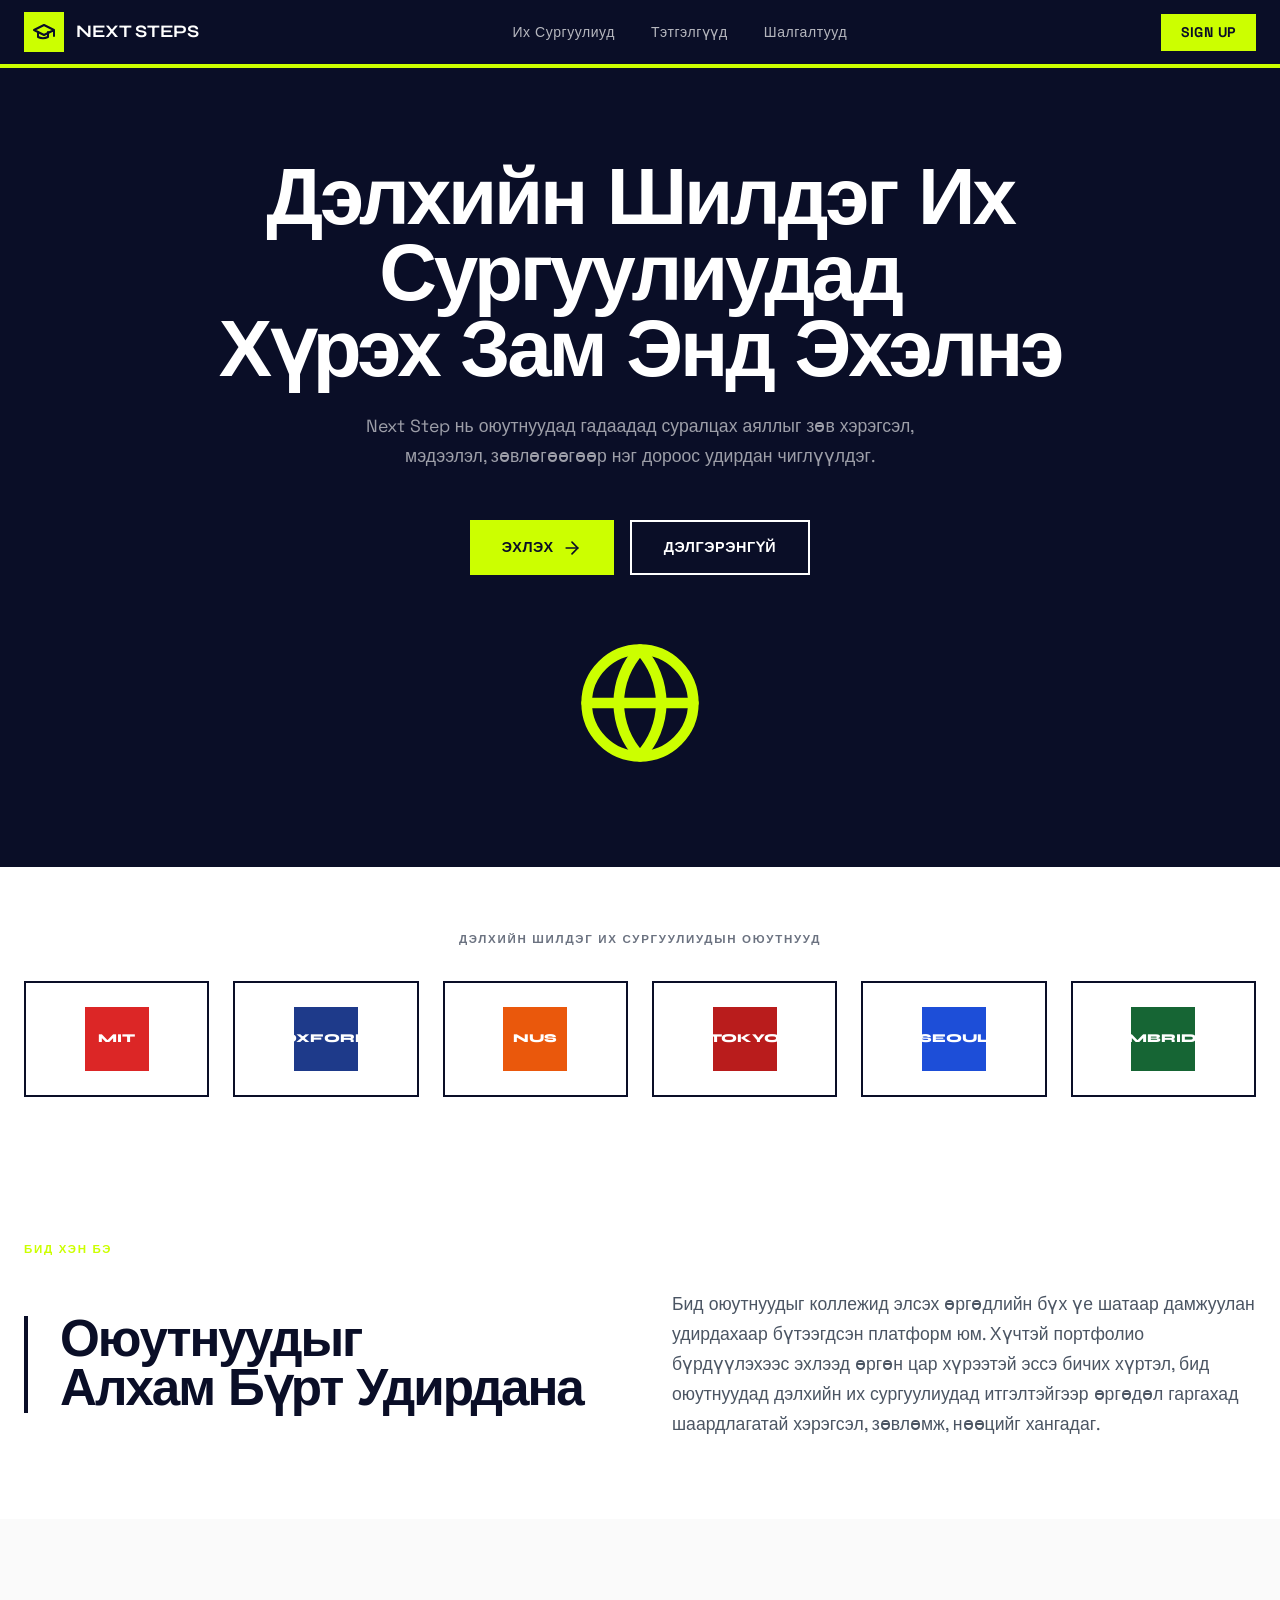
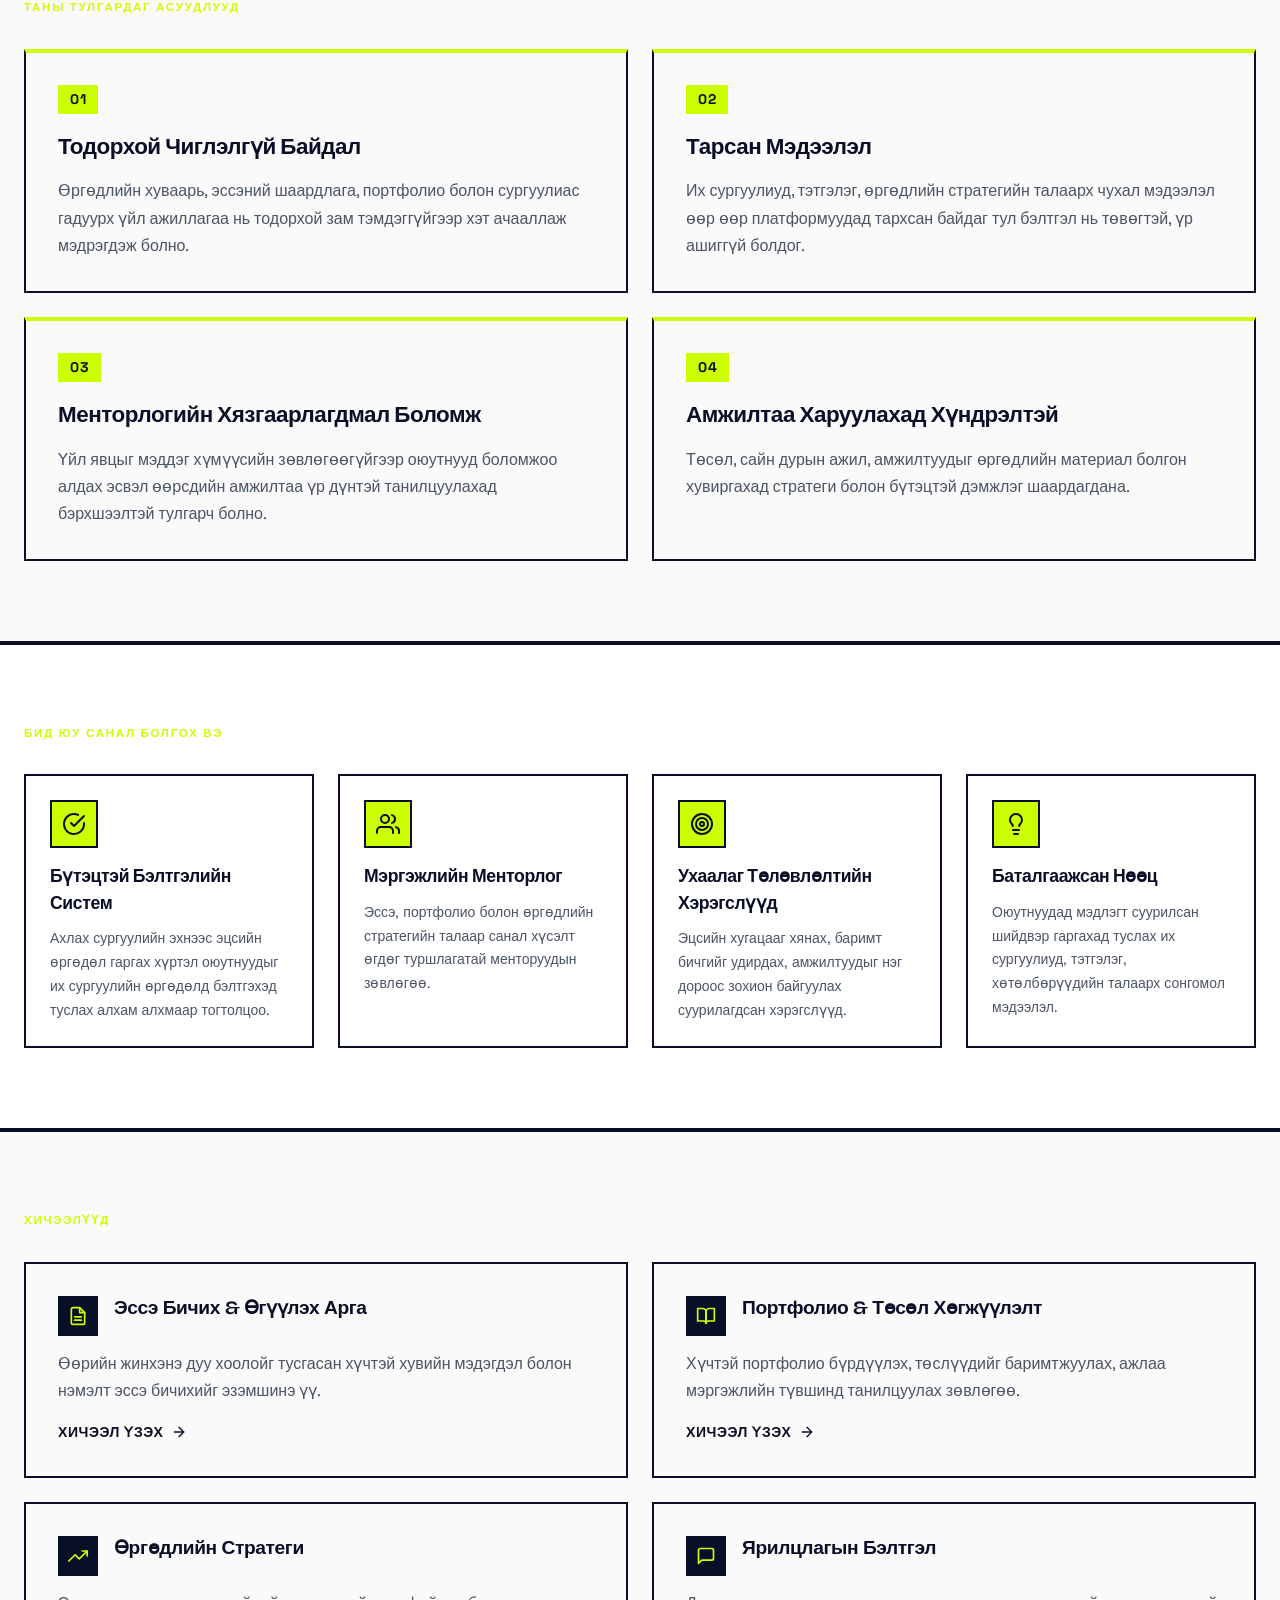
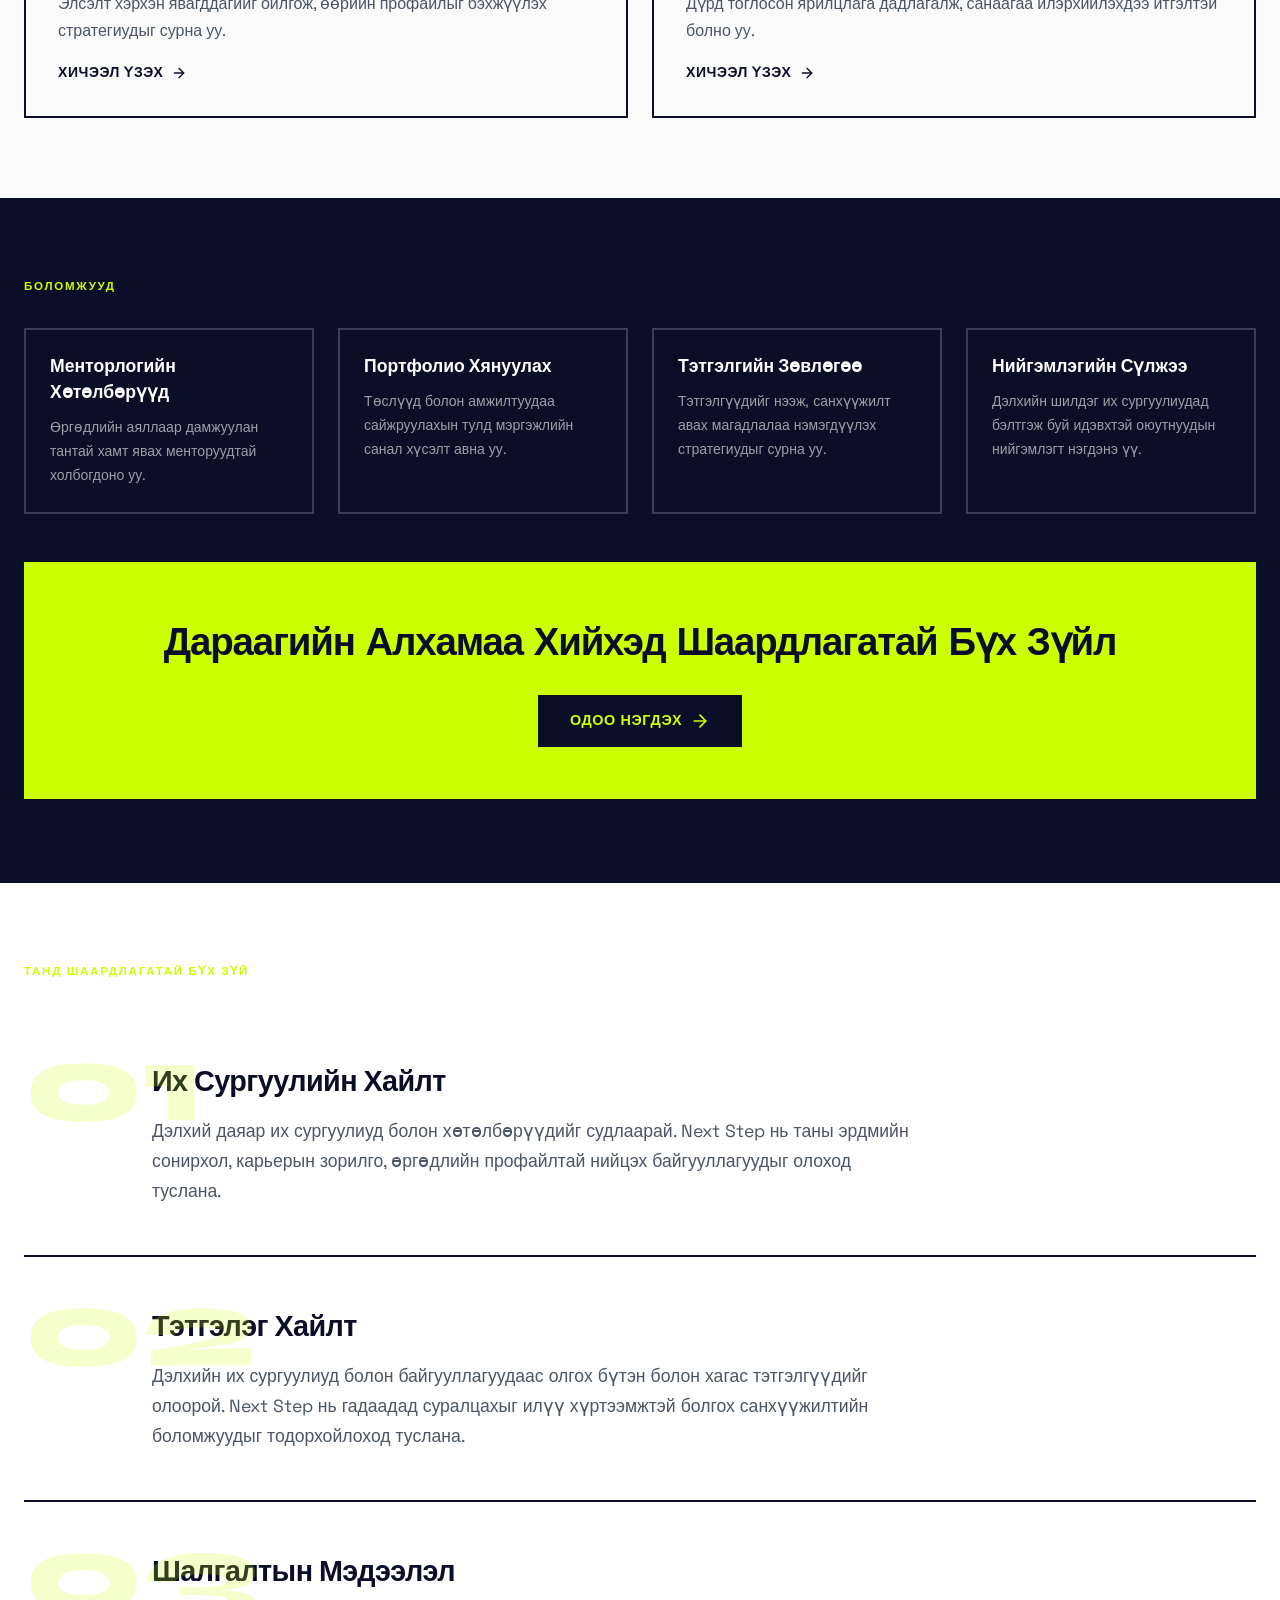
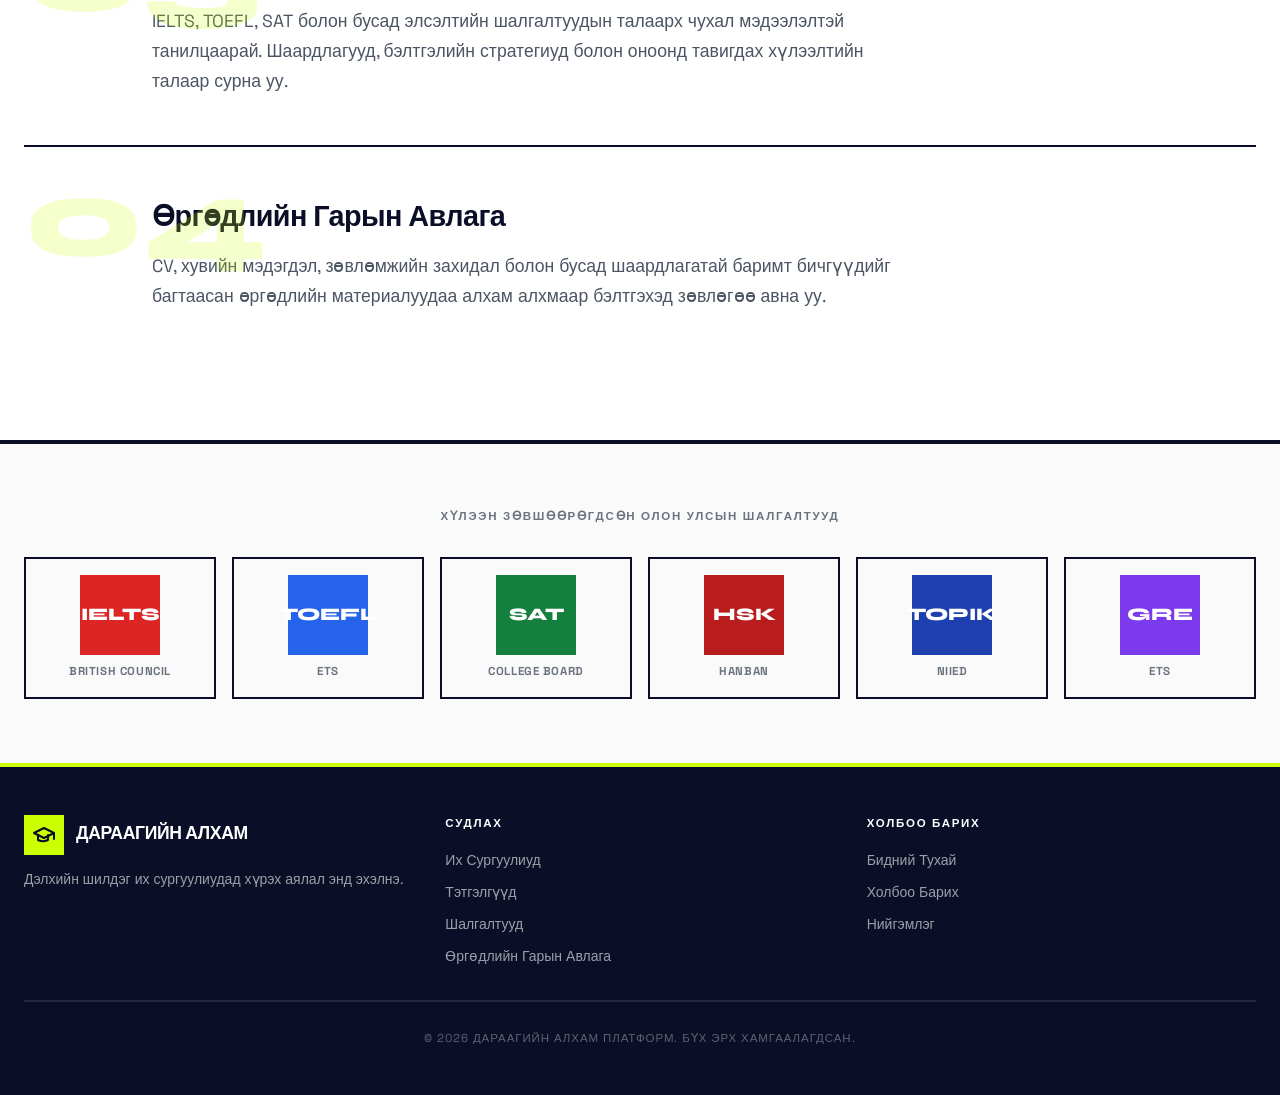
==== commit 7d191028: "landing page, dash zassan shuu" ====
--- a/index.html
+++ b/index.html
@@ -1,380 +1,373 @@
 <!DOCTYPE html>
 <html lang="mn">
 <head>
-  <meta charset="UTF-8" />
-  <meta name="viewport" content="width=device-width, initial-scale=1.0" />
-  <title>StudyAbroadHub — Таны Мөрөөдлийн Их Сургууль Энд Эхэлнэ</title>
-  <link rel="preconnect" href="https://fonts.googleapis.com" />
-  <link href="https://fonts.googleapis.com/css2?family=Plus+Jakarta+Sans:wght@400;500;600;700;800&display=swap" rel="stylesheet" />
-  <link rel="stylesheet" href="styles.css" />
+  <meta charset="UTF-8"/>
+  <meta name="viewport" content="width=device-width, initial-scale=1.0"/>
+  <title>Дараагийн Алхам – Гадаадад Суралцах Платформ</title>
+  <link rel="stylesheet" href="styles.css"/>
 </head>
 <body>
 
-<!-- НАВИГАЦИ -->
-<nav>
-  <div class="nav-inner">
-    <a href="index.html" class="logo">
-      <div class="logo-icon">
-        <svg fill="none" viewBox="0 0 24 24" stroke="currentColor" stroke-width="2">
-          <path stroke-linecap="round" stroke-linejoin="round" d="M12 14l9-5-9-5-9 5 9 5z"/>
-          <path stroke-linecap="round" stroke-linejoin="round" d="M12 14l6.16-3.422a12.083 12.083 0 01.665 6.479A11.952 11.952 0 0012 20.055a11.952 11.952 0 00-6.824-2.998 12.078 12.078 0 01.665-6.479L12 14z"/>
-        </svg>
-      </div>
-      <span class="logo-text">StudyAbroad<span>Hub</span></span>
+<!-- ═══════════════════════════════════════════════════════════
+     NAVBAR
+══════════════════════════════════════════════════════════════ -->
+<nav class="nav">
+  <div class="nav__inner">
+    <a href="index.html" class="nav__logo">
+      <div class="nav__logo-box">
+        <svg class="icon icon-24" viewBox="0 0 24 24"><path d="M22 10v6M2 10l10-5 10 5-10 5-10-5z"/><path d="M6 12v5c3.33 1.67 6.67 1.67 10 0v-5"/></svg>
+      </div>
+      <span class="nav__brand">NEXT STEPS</span>
     </a>
-
-    <div class="nav-links">
-      <a href="universities.html">Их сургуулиуд</a>
-      <a href="scholarships.html">Тэтгэлэгүүд</a>
-      <a href="exams.html">Шалгалтууд</a>
-      <a href="guide.html">Элсэлтийн гарын авлага</a>
-    </div>
-
-    <div class="nav-cta">
-      <a href="auth.html" class="btn btn-ghost">Нэвтрэх</a>
-      <a href="auth.html" class="btn btn-primary">Эхлэх</a>
-    </div>
+    <div class="nav__links">
+      <a href="uni.html" class="nav__link">Их Сургуулиуд</a>
+      <a href="scholar.html" class="nav__link">Тэтгэлгүүд</a>
+      <a href="exam-info.html" class="nav__link">Шалгалтууд</a>
+    </div>
+    <a href="auth.html" class="nav__cta">SIGN UP</a>
   </div>
 </nav>
-
-<!-- ГЕРОЙ -->
+<!-- ═══════════════════════════════════════════════════════════
+     HERO
+══════════════════════════════════════════════════════════════ -->
 <section class="hero">
-  <div class="hero-blob-1" aria-hidden="true"></div>
-  <div class="hero-blob-2" aria-hidden="true"></div>
-  <div class="hero-inner">
-    <div class="hero-left">
-      <div class="hero-badge">
-        <svg fill="none" viewBox="0 0 24 24" stroke="currentColor" stroke-width="2">
-          <path stroke-linecap="round" stroke-linejoin="round" d="M5 3v4M3 5h4M6 17v4m-2-2h4m5-16l2.286 6.857L21 12l-5.714 2.143L13 21l-2.286-6.857L5 12l5.714-2.143L13 3z"/>
-        </svg>
-        <span>Монгол оюутнуудад зориулсан #1 гадаадад суралцах платформ</span>
-      </div>
-      <h1 class="hero-title">
-        Таны Мөрөөдлийн<br>
-        <span class="gradient-text">Их Сургууль Энд Эхэлнэ</span>
-      </h1>
-      <p class="hero-desc">
-        Их сургуулиуд, тэтгэлэг, шалгалтын материалыг нэг дор олоорой.
-        Дэлхийг байлдан дагуулахад бэлэн 12-р ангийн сурагчдад зориулав.
-      </p>
-      <div class="hero-search">
-        <div class="search-icon">
-          <svg fill="none" viewBox="0 0 24 24" stroke="currentColor" stroke-width="2">
-            <path stroke-linecap="round" stroke-linejoin="round" d="M21 21l-6-6m2-5a7 7 0 11-14 0 7 7 0 0114 0z"/>
-          </svg>
-        </div>
-        <input type="text" placeholder="Их сургууль, тэтгэлэг хайх..." />
-        <button type="button">Хайх</button>
-      </div>
-    </div>
-
-    <div class="hero-right" aria-hidden="true">
-      <div class="hero-card-stack">
-        <div class="uni-card">
-          <div class="uni-card-header">
-            <div class="uni-avatar ua-blue">🏫</div>
-            <div>
-              <div class="uni-card-name">Токиогийн Их Сургууль</div>
-              <div class="uni-card-sub">Токио, Япон 🇯🇵</div>
-            </div>
-          </div>
-          <span class="uni-badge badge-green">MEXT Тэтгэлэг</span>
-        </div>
-        <div class="uni-card">
-          <div class="uni-card-header">
-            <div class="uni-avatar ua-purple">🎓</div>
-            <div>
-              <div class="uni-card-name">NUS Сингапур</div>
-              <div class="uni-card-sub">Сингапур 🇸🇬</div>
-            </div>
-          </div>
-          <span class="uni-badge badge-indigo">ASEAN Тэтгэлэг</span>
-        </div>
-        <div class="uni-card">
-          <div class="uni-card-header">
-            <div class="uni-avatar ua-amber">⭐</div>
-            <div>
-              <div class="uni-card-name">Оксфордын Их Сургууль</div>
-              <div class="uni-card-sub">Оксфорд, Их Британи 🇬🇧</div>
-            </div>
-          </div>
-          <span class="uni-badge badge-amber">Хугацаа: 10-р сарын 15</span>
-        </div>
-      </div>
-    </div>
-  </div>
-</section>
-
-<!-- СТАТИСТИК -->
-<div class="stats-bar">
-  <div class="stats-inner">
-    <div class="stat-item">
-      <div class="stat-icon">
-        <svg fill="none" viewBox="0 0 24 24" stroke="currentColor" stroke-width="2">
-          <path stroke-linecap="round" stroke-linejoin="round" d="M12 14l9-5-9-5-9 5 9 5z"/>
-        </svg>
-      </div>
+  <div class="hero__inner">
+    <h1 class="hero__title">
+      Дэлхийн Шилдэг Их Сургуулиудад<br>Хүрэх Зам Энд Эхэлнэ
+    </h1>
+    <p class="hero__sub">
+      Next Step нь оюутнуудад гадаадад суралцах аяллыг зөв хэрэгсэл,
+      мэдээлэл, зөвлөгөөгөөр нэг дороос удирдан чиглүүлдэг.
+    </p>
+    <div class="hero__actions">
+      <a href="dashboard.html" class="btn-lime">
+        ЭХЛЭХ
+        <svg class="icon icon-20" viewBox="0 0 24 24"><line x1="5" y1="12" x2="19" y2="12"/><polyline points="12 5 19 12 12 19"/></svg>
+      </a>
+      <a href="" class="btn-outline-white">ДЭЛГЭРЭНГҮЙ</a>
+    </div>
+    <div class="hero__globe">
+      <svg class="icon icon-128" viewBox="0 0 24 24">
+        <circle cx="12" cy="12" r="10"/>
+        <line x1="2" y1="12" x2="22" y2="12"/>
+        <path d="M12 2a15.3 15.3 0 0 1 4 10 15.3 15.3 0 0 1-4 10 15.3 15.3 0 0 1-4-10 15.3 15.3 0 0 1 4-10z"/>
+      </svg>
+    </div>
+  </div>
+</section>
+
+<!-- ═══════════════════════════════════════════════════════════
+     UNIVERSITY LOGOS
+══════════════════════════════════════════════════════════════ -->
+<section class="uni-logos" id="universities">
+  <div class="wrap">
+    <p class="uni-logos__title">ДЭЛХИЙН ШИЛДЭГ ИХ СУРГУУЛИУДЫН ОЮУТНУУД</p>
+    <div class="uni-logos__grid">
+      <div class="uni-logo-item"><div class="uni-logo-badge bg-red-600"><span>MIT</span></div></div>
+      <div class="uni-logo-item"><div class="uni-logo-badge bg-blue-900"><span>OXFORD</span></div></div>
+      <div class="uni-logo-item"><div class="uni-logo-badge bg-orange-600"><span>NUS</span></div></div>
+      <div class="uni-logo-item"><div class="uni-logo-badge bg-red-700"><span>TOKYO</span></div></div>
+      <div class="uni-logo-item"><div class="uni-logo-badge bg-blue-700"><span>SEOUL</span></div></div>
+      <div class="uni-logo-item"><div class="uni-logo-badge bg-green-800"><span>CAMBRIDGE</span></div></div>
+    </div>
+  </div>
+</section>
+
+<!-- ═══════════════════════════════════════════════════════════
+     WHO WE ARE
+══════════════════════════════════════════════════════════════ -->
+<section class="who">
+  <div class="wrap">
+    <span class="sec-lbl">БИД ХЭН БЭ</span>
+    <div class="who__grid">
+      <div class="who__heading-col">
+        <h2 class="who__heading">Оюутнуудыг<br>Алхам Бүрт Удирдана</h2>
+      </div>
+      <div class="who__body">
+        <p>Бид оюутнуудыг коллежид элсэх өргөдлийн бүх үе шатаар дамжуулан удирдахаар бүтээгдсэн платформ юм.
+        Хүчтэй портфолио бүрдүүлэхээс эхлээд өргөн цар хүрээтэй эссэ бичих хүртэл,
+        бид оюутнуудад дэлхийн их сургуулиудад итгэлтэйгээр өргөдөл гаргахад шаардлагатай
+        хэрэгсэл, зөвлөмж, нөөцийг хангадаг.</p>
+      </div>
+    </div>
+  </div>
+</section>
+
+<!-- ═══════════════════════════════════════════════════════════
+     PROBLEMS
+══════════════════════════════════════════════════════════════ -->
+<section class="problems">
+  <div class="wrap">
+    <span class="sec-lbl">ТАНЫ ТУЛГАРДАГ АСУУДЛУУД</span>
+    <div class="problems__grid">
+
+      <div class="problem-card">
+        <span class="problem-card__num">01</span>
+        <h3 class="problem-card__title">Тодорхой Чиглэлгүй Байдал</h3>
+        <p class="problem-card__desc">Өргөдлийн хуваарь, эссэний шаардлага, портфолио болон сургуулиас гадуурх үйл ажиллагаа нь тодорхой зам тэмдэггүйгээр хэт ачааллаж мэдрэгдэж болно.</p>
+      </div>
+
+      <div class="problem-card">
+        <span class="problem-card__num">02</span>
+        <h3 class="problem-card__title">Тарсан Мэдээлэл</h3>
+        <p class="problem-card__desc">Их сургуулиуд, тэтгэлэг, өргөдлийн стратегийн талаарх чухал мэдээлэл өөр өөр платформуудад тархсан байдаг тул бэлтгэл нь төвөгтэй, үр ашиггүй болдог.</p>
+      </div>
+
+      <div class="problem-card">
+        <span class="problem-card__num">03</span>
+        <h3 class="problem-card__title">Менторлогийн Хязгаарлагдмал Боломж</h3>
+        <p class="problem-card__desc">Үйл явцыг мэддэг хүмүүсийн зөвлөгөөгүйгээр оюутнууд боломжоо алдах эсвэл өөрсдийн амжилтаа үр дүнтэй танилцуулахад бэрхшээлтэй тулгарч болно.</p>
+      </div>
+
+      <div class="problem-card">
+        <span class="problem-card__num">04</span>
+        <h3 class="problem-card__title">Амжилтаа Харуулахад Хүндрэлтэй</h3>
+        <p class="problem-card__desc">Төсөл, сайн дурын ажил, амжилтуудыг өргөдлийн материал болгон хувиргахад стратеги болон бүтэцтэй дэмжлэг шаардагдана.</p>
+      </div>
+
+    </div>
+  </div>
+</section>
+
+<!-- ═══════════════════════════════════════════════════════════
+     WHAT DO WE HAVE (FEATURES)
+══════════════════════════════════════════════════════════════ -->
+<section class="features">
+  <div class="wrap">
+    <span class="sec-lbl">БИД ЮУ САНАЛ БОЛГОХ ВЭ</span>
+    <div class="features__grid">
+
+      <div class="feat-card">
+        <div class="feat-card__ico">
+          <svg class="icon icon-24" viewBox="0 0 24 24"><path d="M22 11.08V12a10 10 0 1 1-5.93-9.14"/><polyline points="22 4 12 14.01 9 11.01"/></svg>
+        </div>
+        <h3 class="feat-card__title">Бүтэцтэй Бэлтгэлийн Систем</h3>
+        <p class="feat-card__desc">Ахлах сургуулийн эхнээс эцсийн өргөдөл гаргах хүртэл оюутнуудыг их сургуулийн өргөдөлд бэлтгэхэд туслах алхам алхмаар тогтолцоо.</p>
+      </div>
+
+      <div class="feat-card">
+        <div class="feat-card__ico">
+          <svg class="icon icon-24" viewBox="0 0 24 24"><path d="M17 21v-2a4 4 0 0 0-4-4H5a4 4 0 0 0-4 4v2"/><circle cx="9" cy="7" r="4"/><path d="M23 21v-2a4 4 0 0 0-3-3.87"/><path d="M16 3.13a4 4 0 0 1 0 7.75"/></svg>
+        </div>
+        <h3 class="feat-card__title">Мэргэжлийн Менторлог</h3>
+        <p class="feat-card__desc">Эссэ, портфолио болон өргөдлийн стратегийн талаар санал хүсэлт өгдөг туршлагатай менторуудын зөвлөгөө.</p>
+      </div>
+
+      <div class="feat-card">
+        <div class="feat-card__ico">
+          <svg class="icon icon-24" viewBox="0 0 24 24"><circle cx="12" cy="12" r="10"/><circle cx="12" cy="12" r="6"/><circle cx="12" cy="12" r="2"/></svg>
+        </div>
+        <h3 class="feat-card__title">Ухаалаг Төлөвлөлтийн Хэрэгслүүд</h3>
+        <p class="feat-card__desc">Эцсийн хугацааг хянах, баримт бичгийг удирдах, амжилтуудыг нэг дороос зохион байгуулах суурилагдсан хэрэгслүүд.</p>
+      </div>
+
+      <div class="feat-card">
+        <div class="feat-card__ico">
+          <svg class="icon icon-24" viewBox="0 0 24 24"><line x1="9" y1="18" x2="15" y2="18"/><line x1="10" y1="22" x2="14" y2="22"/><path d="M15.09 14c.18-.98.65-1.74 1.41-2.5A4.65 4.65 0 0 0 18 8 6 6 0 0 0 6 8c0 1 .23 2.23 1.5 3.5A4.61 4.61 0 0 1 8.91 14"/></svg>
+        </div>
+        <h3 class="feat-card__title">Баталгаажсан Нөөц</h3>
+        <p class="feat-card__desc">Оюутнуудад мэдлэгт суурилсан шийдвэр гаргахад туслах их сургуулиуд, тэтгэлэг, хөтөлбөрүүдийн талаарх сонгомол мэдээлэл.</p>
+      </div>
+
+    </div>
+  </div>
+</section>
+
+<!-- ═══════════════════════════════════════════════════════════
+     CLASSES
+══════════════════════════════════════════════════════════════ -->
+<section class="classes-sec">
+  <div class="wrap">
+    <span class="sec-lbl">ХИЧЭЭЛҮҮД</span>
+    <div class="classes__grid">
+
+      <div class="class-card">
+        <div class="class-card__head">
+          <div class="class-card__ico">
+            <svg class="icon icon-20" viewBox="0 0 24 24"><path d="M14 2H6a2 2 0 0 0-2 2v16a2 2 0 0 0 2 2h12a2 2 0 0 0 2-2V8z"/><polyline points="14 2 14 8 20 8"/><line x1="16" y1="13" x2="8" y2="13"/><line x1="16" y1="17" x2="8" y2="17"/></svg>
+          </div>
+          <h3 class="class-card__title">Эссэ Бичих &amp; Өгүүлэх Арга</h3>
+        </div>
+        <p class="class-card__desc">Өөрийн жинхэнэ дуу хоолойг тусгасан хүчтэй хувийн мэдэгдэл болон нэмэлт эссэ бичихийг эзэмшинэ үү.</p>
+        <a href="#" class="class-card__link">
+          ХИЧЭЭЛ ҮЗЭХ
+          <svg class="icon icon-16" viewBox="0 0 24 24"><line x1="5" y1="12" x2="19" y2="12"/><polyline points="12 5 19 12 12 19"/></svg>
+        </a>
+      </div>
+
+      <div class="class-card">
+        <div class="class-card__head">
+          <div class="class-card__ico">
+            <svg class="icon icon-20" viewBox="0 0 24 24"><path d="M2 3h6a4 4 0 0 1 4 4v14a3 3 0 0 0-3-3H2z"/><path d="M22 3h-6a4 4 0 0 0-4 4v14a3 3 0 0 1 3-3h7z"/></svg>
+          </div>
+          <h3 class="class-card__title">Портфолио &amp; Төсөл Хөгжүүлэлт</h3>
+        </div>
+        <p class="class-card__desc">Хүчтэй портфолио бүрдүүлэх, төслүүдийг баримтжуулах, ажлаа мэргэжлийн түвшинд танилцуулах зөвлөгөө.</p>
+        <a href="#" class="class-card__link">
+          ХИЧЭЭЛ ҮЗЭХ
+          <svg class="icon icon-16" viewBox="0 0 24 24"><line x1="5" y1="12" x2="19" y2="12"/><polyline points="12 5 19 12 12 19"/></svg>
+        </a>
+      </div>
+
+      <div class="class-card">
+        <div class="class-card__head">
+          <div class="class-card__ico">
+            <svg class="icon icon-20" viewBox="0 0 24 24"><polyline points="23 6 13.5 15.5 8.5 10.5 1 18"/><polyline points="17 6 23 6 23 12"/></svg>
+          </div>
+          <h3 class="class-card__title">Өргөдлийн Стратеги</h3>
+        </div>
+        <p class="class-card__desc">Элсэлт хэрхэн явагддагийг ойлгож, өөрийн профайлыг бэхжүүлэх стратегиудыг сурна уу.</p>
+        <a href="#" class="class-card__link">
+          ХИЧЭЭЛ ҮЗЭХ
+          <svg class="icon icon-16" viewBox="0 0 24 24"><line x1="5" y1="12" x2="19" y2="12"/><polyline points="12 5 19 12 12 19"/></svg>
+        </a>
+      </div>
+
+      <div class="class-card">
+        <div class="class-card__head">
+          <div class="class-card__ico">
+            <svg class="icon icon-20" viewBox="0 0 24 24"><path d="M21 15a2 2 0 0 1-2 2H7l-4 4V5a2 2 0 0 1 2-2h14a2 2 0 0 1 2 2z"/></svg>
+          </div>
+          <h3 class="class-card__title">Ярилцлагын Бэлтгэл</h3>
+        </div>
+        <p class="class-card__desc">Дүрд тоглосон ярилцлага дадлагалж, санаагаа илэрхийлэхдээ итгэлтэй болно уу.</p>
+        <a href="#" class="class-card__link">
+          ХИЧЭЭЛ ҮЗЭХ
+          <svg class="icon icon-16" viewBox="0 0 24 24"><line x1="5" y1="12" x2="19" y2="12"/><polyline points="12 5 19 12 12 19"/></svg>
+        </a>
+      </div>
+
+    </div>
+  </div>
+</section>
+
+<!-- ═══════════════════════════════════════════════════════════
+     OPPORTUNITIES
+══════════════════════════════════════════════════════════════ -->
+<section class="opps" id="scholarships">
+  <div class="wrap">
+    <span class="sec-lbl">БОЛОМЖУУД</span>
+    <div class="opps__grid">
+      <div class="opp-card">
+        <h3 class="opp-card__title">Менторлогийн Хөтөлбөрүүд</h3>
+        <p class="opp-card__desc">Өргөдлийн аяллаар дамжуулан тантай хамт явах менторуудтай холбогдоно уу.</p>
+      </div>
+      <div class="opp-card">
+        <h3 class="opp-card__title">Портфолио Хянуулах</h3>
+        <p class="opp-card__desc">Төслүүд болон амжилтуудаа сайжруулахын тулд мэргэжлийн санал хүсэлт авна уу.</p>
+      </div>
+      <div class="opp-card">
+        <h3 class="opp-card__title">Тэтгэлгийн Зөвлөгөө</h3>
+        <p class="opp-card__desc">Тэтгэлгүүдийг нээж, санхүүжилт авах магадлалаа нэмэгдүүлэх стратегиудыг сурна уу.</p>
+      </div>
+      <div class="opp-card">
+        <h3 class="opp-card__title">Нийгэмлэгийн Сүлжээ</h3>
+        <p class="opp-card__desc">Дэлхийн шилдэг их сургуулиудад бэлтгэж буй идэвхтэй оюутнуудын нийгэмлэгт нэгдэнэ үү.</p>
+      </div>
+    </div>
+    <div class="opps__cta">
+      <h3 class="opps__cta-title">Дараагийн Алхамаа Хийхэд Шаардлагатай Бүх Зүйл</h3>
+      <a href="dashboard.html" class="btn-navy">
+        ОДОО НЭГДЭХ
+        <svg class="icon icon-20" viewBox="0 0 24 24"><line x1="5" y1="12" x2="19" y2="12"/><polyline points="12 5 19 12 12 19"/></svg>
+      </a>
+    </div>
+  </div>
+</section>
+
+<!-- ═══════════════════════════════════════════════════════════
+     EVERYTHING YOU NEED — NUMBERED
+══════════════════════════════════════════════════════════════ -->
+<section class="everything">
+  <div class="wrap">
+    <span class="sec-lbl">ТАНД ШААРДЛАГАТАЙ БҮХ ЗҮЙ</span>
+    <ul>
+
+      <li class="everything__item">
+        <span class="everything__ghost">01</span>
+        <h3 class="everything__title">Их Сургуулийн Хайлт</h3>
+        <p class="everything__desc">Дэлхий даяар их сургуулиуд болон хөтөлбөрүүдийг судлаарай. Next Step нь таны эрдмийн сонирхол, карьерын зорилго, өргөдлийн профайлтай нийцэх байгууллагуудыг олоход туслана.</p>
+      </li>
+
+      <li class="everything__item">
+        <span class="everything__ghost">02</span>
+        <h3 class="everything__title">Тэтгэлэг Хайлт</h3>
+        <p class="everything__desc">Дэлхийн их сургуулиуд болон байгууллагуудаас олгох бүтэн болон хагас тэтгэлгүүдийг олоорой. Next Step нь гадаадад суралцахыг илүү хүртээмжтэй болгох санхүүжилтийн боломжуудыг тодорхойлоход туслана.</p>
+      </li>
+
+      <li class="everything__item">
+        <span class="everything__ghost">03</span>
+        <h3 class="everything__title">Шалгалтын Мэдээлэл</h3>
+        <p class="everything__desc">IELTS, TOEFL, SAT болон бусад элсэлтийн шалгалтуудын талаарх чухал мэдээлэлтэй танилцаарай. Шаардлагууд, бэлтгэлийн стратегиуд болон оноонд тавигдах хүлээлтийн талаар сурна уу.</p>
+      </li>
+
+      <li class="everything__item">
+        <span class="everything__ghost">04</span>
+        <h3 class="everything__title">Өргөдлийн Гарын Авлага</h3>
+        <p class="everything__desc">CV, хувийн мэдэгдэл, зөвлөмжийн захидал болон бусад шаардлагатай баримт бичгүүдийг багтаасан өргөдлийн материалуудаа алхам алхмаар бэлтгэхэд зөвлөгөө авна уу.</p>
+      </li>
+
+    </ul>
+  </div>
+</section>
+
+<!-- ═══════════════════════════════════════════════════════════
+     EXAM ORGANIZATIONS
+══════════════════════════════════════════════════════════════ -->
+<section class="exam-orgs" id="exams">
+  <div class="wrap">
+    <p class="exam-orgs__title">ХҮЛЭЭН ЗӨВШӨӨРӨГДСӨН ОЛОН УЛСЫН ШАЛГАЛТУУД</p>
+    <div class="exam-orgs__grid">
+      <div class="exam-org-item"><div class="exam-org-badge bg-red-600"><span>IELTS</span></div><span class="exam-org-name">British Council</span></div>
+      <div class="exam-org-item"><div class="exam-org-badge bg-blue-600"><span>TOEFL</span></div><span class="exam-org-name">ETS</span></div>
+      <div class="exam-org-item"><div class="exam-org-badge bg-green-700"><span>SAT</span></div><span class="exam-org-name">College Board</span></div>
+      <div class="exam-org-item"><div class="exam-org-badge bg-red-700"><span>HSK</span></div><span class="exam-org-name">Hanban</span></div>
+      <div class="exam-org-item"><div class="exam-org-badge bg-blue-800"><span>TOPIK</span></div><span class="exam-org-name">NIIED</span></div>
+      <div class="exam-org-item"><div class="exam-org-badge bg-purple-700"><span>GRE</span></div><span class="exam-org-name">ETS</span></div>
+    </div>
+  </div>
+</section>
+
+<!-- ═══════════════════════════════════════════════════════════
+     FOOTER
+══════════════════════════════════════════════════════════════ -->
+<footer class="footer">
+  <div class="wrap">
+    <div class="footer__grid">
+
       <div>
-        <div class="stat-value">500+</div>
-        <div class="stat-label">Их сургуулиуд</div>
-      </div>
-    </div>
-    <div class="stat-item">
-      <div class="stat-icon">
-        <svg fill="none" viewBox="0 0 24 24" stroke="currentColor" stroke-width="2">
-          <path stroke-linecap="round" stroke-linejoin="round" d="M9 12l2 2 4-4M7.835 4.697a3.42 3.42 0 001.946-.806 3.42 3.42 0 014.438 0 3.42 3.42 0 001.946.806 3.42 3.42 0 013.138 3.138 3.42 3.42 0 00.806 1.946 3.42 3.42 0 010 4.438 3.42 3.42 0 00-.806 1.946 3.42 3.42 0 01-3.138 3.138 3.42 3.42 0 00-1.946.806 3.42 3.42 0 01-4.438 0 3.42 3.42 0 00-1.946-.806 3.42 3.42 0 01-3.138-3.138 3.42 3.42 0 00-.806-1.946 3.42 3.42 0 010-4.438 3.42 3.42 0 00.806-1.946 3.42 3.42 0 013.138-3.138z"/>
-        </svg>
-      </div>
+        <div class="footer__brand-row">
+          <div class="footer__brand-ico">
+            <svg class="icon icon-24" viewBox="0 0 24 24"><path d="M22 10v6M2 10l10-5 10 5-10 5-10-5z"/><path d="M6 12v5c3.33 1.67 6.67 1.67 10 0v-5"/></svg>
+          </div>
+          <span class="footer__brand-name">ДАРААГИЙН АЛХАМ</span>
+        </div>
+        <p class="footer__tagline">Дэлхийн шилдэг их сургуулиудад хүрэх аялал энд эхэлнэ.</p>
+      </div>
+
       <div>
-        <div class="stat-value">200+</div>
-        <div class="stat-label">Тэтгэлэгүүд</div>
-      </div>
-    </div>
-    <div class="stat-item">
-      <div class="stat-icon">
-        <svg fill="none" viewBox="0 0 24 24" stroke="currentColor" stroke-width="2">
-          <circle cx="12" cy="12" r="10"/>
-          <path stroke-linecap="round" stroke-linejoin="round" d="M2 12h20M12 2a15.3 15.3 0 014 10 15.3 15.3 0 01-4 10 15.3 15.3 0 01-4-10 15.3 15.3 0 014-10z"/>
-        </svg>
-      </div>
+        <p class="footer__col-title">СУДЛАХ</p>
+        <ul class="footer__links">
+          <li><a href="uni.html" class="footer__link">Их Сургуулиуд</a></li>
+          <li><a href="scholar.html" class="footer__link">Тэтгэлгүүд</a></li>
+          <li><a href="exam-info.html" class="footer__link">Шалгалтууд</a></li>
+          <li><a href="#"             class="footer__link">Өргөдлийн Гарын Авлага</a></li>
+        </ul>
+      </div>
+
       <div>
-        <div class="stat-value">50+</div>
-        <div class="stat-label">Улс орнууд</div>
-      </div>
-    </div>
-    <div class="stat-item">
-      <div class="stat-icon">
-        <svg fill="none" viewBox="0 0 24 24" stroke="currentColor" stroke-width="2">
-          <path stroke-linecap="round" stroke-linejoin="round" d="M17 20h5v-2a3 3 0 00-5.356-1.857M17 20H7m10 0v-2c0-.656-.126-1.283-.356-1.857M7 20H2v-2a3 3 0 015.356-1.857M7 20v-2c0-.656.126-1.283.356-1.857m0 0a5.002 5.002 0 019.288 0M15 7a3 3 0 11-6 0 3 3 0 016 0z"/>
-        </svg>
-      </div>
-      <div>
-        <div class="stat-value">10К+</div>
-        <div class="stat-label">Тусалсан оюутнууд</div>
-      </div>
-    </div>
-  </div>
-</div>
-
-<!-- БОЛОМЖУУД -->
-<section class="features-bg">
-  <div class="section-inner">
-    <div class="section-head">
-      <h2>Гадаадад Суралцахад Хэрэгтэй Бүгд</h2>
-      <p>Мөрөөдлийн их сургуулиасаа хайлт хийснээс эхлэн өргөдөл бэлтгэх хүртэл — бид бүгдийг хангасан.</p>
-    </div>
-    <div class="features-grid">
-      <a href="universities.html" class="feature-card">
-        <div class="feature-icon fi-indigo">
-          <svg fill="none" viewBox="0 0 24 24" stroke="currentColor" stroke-width="2">
-            <path stroke-linecap="round" stroke-linejoin="round" d="M21 21l-6-6m2-5a7 7 0 11-14 0 7 7 0 0114 0z"/>
-          </svg>
-        </div>
-        <h3>Их Сургуулийн Хайлт</h3>
-        <p>Дэлхий даяар 500 гаруй их сургуулиас хайлт хийгээрэй. Улс орон, сургалтын төлбөр, хөтөлбөр, хугацаагаар шүүгээрэй.</p>
-        <span class="feature-link lc-indigo">Үзэх <svg fill="none" viewBox="0 0 24 24" stroke="currentColor" stroke-width="2.5"><path stroke-linecap="round" stroke-linejoin="round" d="M13 7l5 5m0 0l-5 5m5-5H6"/></svg></span>
-      </a>
-      <a href="scholarships.html" class="feature-card">
-        <div class="feature-icon fi-purple">
-          <svg fill="none" viewBox="0 0 24 24" stroke="currentColor" stroke-width="2">
-            <path stroke-linecap="round" stroke-linejoin="round" d="M9 12l2 2 4-4M7.835 4.697a3.42 3.42 0 001.946-.806 3.42 3.42 0 014.438 0 3.42 3.42 0 001.946.806 3.42 3.42 0 013.138 3.138 3.42 3.42 0 00.806 1.946 3.42 3.42 0 010 4.438 3.42 3.42 0 00-.806 1.946 3.42 3.42 0 01-3.138 3.138 3.42 3.42 0 00-1.946.806 3.42 3.42 0 01-4.438 0 3.42 3.42 0 00-1.946-.806 3.42 3.42 0 01-3.138-3.138 3.42 3.42 0 00-.806-1.946 3.42 3.42 0 010-4.438 3.42 3.42 0 00.806-1.946 3.42 3.42 0 013.138-3.138z"/>
-          </svg>
-        </div>
-        <h3>Тэтгэлэг Хайгч</h3>
-        <p>Бүрэн болон хагас тэтгэлгийг нээгээрэй. Улс орон, санхүүжилтийн төрөл, шаардлагаар шүүгээрэй.</p>
-        <span class="feature-link lc-purple">Үзэх <svg fill="none" viewBox="0 0 24 24" stroke="currentColor" stroke-width="2.5"><path stroke-linecap="round" stroke-linejoin="round" d="M13 7l5 5m0 0l-5 5m5-5H6"/></svg></span>
-      </a>
-      <a href="exams.html" class="feature-card">
-        <div class="feature-icon fi-sky">
-          <svg fill="none" viewBox="0 0 24 24" stroke="currentColor" stroke-width="2">
-            <path stroke-linecap="round" stroke-linejoin="round" d="M12 6.253v13m0-13C10.832 5.477 9.246 5 7.5 5S4.168 5.477 3 6.253v13C4.168 18.477 5.754 18 7.5 18s3.332.477 4.5 1.253m0-13C13.168 5.477 14.754 5 16.5 5c1.747 0 3.332.477 4.5 1.253v13C19.832 18.477 18.247 18 16.5 18c-1.746 0-3.332.477-4.5 1.253"/>
-          </svg>
-        </div>
-        <h3>Шалгалтын Мэдээлэл</h3>
-        <p>IELTS, TOEFL, SAT, HSK, TOPIK зэрэг шалгалтуудын иж бүрэн гарын авлага болон бэлтгэлийн материалтай.</p>
-        <span class="feature-link lc-sky">Үзэх <svg fill="none" viewBox="0 0 24 24" stroke="currentColor" stroke-width="2.5"><path stroke-linecap="round" stroke-linejoin="round" d="M13 7l5 5m0 0l-5 5m5-5H6"/></svg></span>
-      </a>
-      <a href="guide.html" class="feature-card">
-        <div class="feature-icon fi-emerald">
-          <svg fill="none" viewBox="0 0 24 24" stroke="currentColor" stroke-width="2">
-            <path stroke-linecap="round" stroke-linejoin="round" d="M9 12h6m-6 4h6m2 5H7a2 2 0 01-2-2V5a2 2 0 012-2h5.586a1 1 0 01.707.293l5.414 5.414a1 1 0 01.293.707V19a2 2 0 01-2 2z"/>
-          </svg>
-        </div>
-        <h3>Өргөдлийн Гарын Авлага</h3>
-        <p>CV, урамшуулах захидал, зөвлөмжийн захидал болон дүнгийн хуулбарт зориулсан алхам алхмаар гарын авлага.</p>
-        <span class="feature-link lc-emerald">Үзэх <svg fill="none" viewBox="0 0 24 24" stroke="currentColor" stroke-width="2.5"><path stroke-linecap="round" stroke-linejoin="round" d="M13 7l5 5m0 0l-5 5m5-5H6"/></svg></span>
-      </a>
-    </div>
-  </div>
-</section>
-
-<!-- СУРАЛЦАХ УЛСУУД -->
-<section>
-  <div class="section-inner">
-    <div class="destinations-header">
-      <div>
-        <h2>Суралцах Шилдэг Улсууд</h2>
-        <p>Гадаадад суралцагч оюутнуудад эрхэм нийслэлүүд</p>
-      </div>
-      <a href="universities.html" class="view-all">
-        Бүгдийг харах
-        <svg fill="none" viewBox="0 0 24 24" stroke="currentColor" stroke-width="2.5">
-          <path stroke-linecap="round" stroke-linejoin="round" d="M9 5l7 7-7 7"/>
-        </svg>
-      </a>
-    </div>
-    <div class="destinations-grid">
-      <a href="universities.html" class="dest-card">
-        <span class="dest-flag">🇺🇸</span>
-        <div class="dest-name">АНУ</div>
-        <div class="dest-uni">150 их сургууль</div>
-        <div class="dest-sch">45 тэтгэлэг</div>
-      </a>
-      <a href="universities.html" class="dest-card">
-        <span class="dest-flag">🇬🇧</span>
-        <div class="dest-name">Их Британи</div>
-        <div class="dest-uni">80 их сургууль</div>
-        <div class="dest-sch">30 тэтгэлэг</div>
-      </a>
-      <a href="universities.html" class="dest-card">
-        <span class="dest-flag">🇯🇵</span>
-        <div class="dest-name">Япон</div>
-        <div class="dest-uni">60 их сургууль</div>
-        <div class="dest-sch">25 тэтгэлэг</div>
-      </a>
-      <a href="universities.html" class="dest-card">
-        <span class="dest-flag">🇰🇷</span>
-        <div class="dest-name">Өмнөд Солонгос</div>
-        <div class="dest-uni">40 их сургууль</div>
-        <div class="dest-sch">20 тэтгэлэг</div>
-      </a>
-      <a href="universities.html" class="dest-card">
-        <span class="dest-flag">🇸🇬</span>
-        <div class="dest-name">Сингапур</div>
-        <div class="dest-uni">10 их сургууль</div>
-        <div class="dest-sch">15 тэтгэлэг</div>
-      </a>
-      <a href="universities.html" class="dest-card">
-        <span class="dest-flag">🇦🇺</span>
-        <div class="dest-name">Австрали</div>
-        <div class="dest-uni">35 их сургууль</div>
-        <div class="dest-sch">18 тэтгэлэг</div>
-      </a>
-    </div>
-  </div>
-</section>
-
-<!-- СЭТГЭГДЭЛҮҮД -->
-<section class="testi-bg">
-  <div class="section-inner">
-    <div class="section-head">
-      <h2>Оюутнуудын Амжилтын Түүхүүд</h2>
-      <p>Гадаадад суралцах мөрөөдлөө биелүүлсэн бодит оюутнууд</p>
-    </div>
-    <div class="testi-grid">
-      <article class="testi-card">
-        <div class="stars" aria-label="5 одтой үнэлгээ">
-          <svg viewBox="0 0 24 24"><path d="M12 2l3.09 6.26L22 9.27l-5 4.87 1.18 6.88L12 17.77l-6.18 3.25L7 14.14 2 9.27l6.91-1.01L12 2z"/></svg>
-          <svg viewBox="0 0 24 24"><path d="M12 2l3.09 6.26L22 9.27l-5 4.87 1.18 6.88L12 17.77l-6.18 3.25L7 14.14 2 9.27l6.91-1.01L12 2z"/></svg>
-          <svg viewBox="0 0 24 24"><path d="M12 2l3.09 6.26L22 9.27l-5 4.87 1.18 6.88L12 17.77l-6.18 3.25L7 14.14 2 9.27l6.91-1.01L12 2z"/></svg>
-          <svg viewBox="0 0 24 24"><path d="M12 2l3.09 6.26L22 9.27l-5 4.87 1.18 6.88L12 17.77l-6.18 3.25L7 14.14 2 9.27l6.91-1.01L12 2z"/></svg>
-          <svg viewBox="0 0 24 24"><path d="M12 2l3.09 6.26L22 9.27l-5 4.87 1.18 6.88L12 17.77l-6.18 3.25L7 14.14 2 9.27l6.91-1.01L12 2z"/></svg>
-        </div>
-        <p class="testi-text">"StudyAbroad Hub надад NUS ASEAN тэтгэлгийг олоход тусалсан. Шалгалтын бэлтгэлийн гарын авлагууд IELTS бэлтгэлд маш их тусласан!"</p>
-        <div class="testi-author">
-          <div class="testi-avatar">Н</div>
-          <div>
-            <div class="testi-name">Нямдорж Батмөнх</div>
-            <div class="testi-meta">
-              <svg fill="none" viewBox="0 0 24 24" stroke="currentColor" stroke-width="2">
-                <path stroke-linecap="round" stroke-linejoin="round" d="M17.657 16.657L13.414 20.9a1.998 1.998 0 01-2.827 0l-4.244-4.243a8 8 0 1111.314 0z"/>
-                <path stroke-linecap="round" stroke-linejoin="round" d="M15 11a3 3 0 11-6 0 3 3 0 016 0z"/>
-              </svg>
-              СӨБ-5 → NUS, Сингапур
-            </div>
-          </div>
-        </div>
-      </article>
-      <article class="testi-card">
-        <div class="stars" aria-label="5 одтой үнэлгээ">
-          <svg viewBox="0 0 24 24"><path d="M12 2l3.09 6.26L22 9.27l-5 4.87 1.18 6.88L12 17.77l-6.18 3.25L7 14.14 2 9.27l6.91-1.01L12 2z"/></svg>
-          <svg viewBox="0 0 24 24"><path d="M12 2l3.09 6.26L22 9.27l-5 4.87 1.18 6.88L12 17.77l-6.18 3.25L7 14.14 2 9.27l6.91-1.01L12 2z"/></svg>
-          <svg viewBox="0 0 24 24"><path d="M12 2l3.09 6.26L22 9.27l-5 4.87 1.18 6.88L12 17.77l-6.18 3.25L7 14.14 2 9.27l6.91-1.01L12 2z"/></svg>
-          <svg viewBox="0 0 24 24"><path d="M12 2l3.09 6.26L22 9.27l-5 4.87 1.18 6.88L12 17.77l-6.18 3.25L7 14.14 2 9.27l6.91-1.01L12 2z"/></svg>
-          <svg viewBox="0 0 24 24"><path d="M12 2l3.09 6.26L22 9.27l-5 4.87 1.18 6.88L12 17.77l-6.18 3.25L7 14.14 2 9.27l6.91-1.01L12 2z"/></svg>
-        </div>
-        <p class="testi-text">"MEXT тэтгэлгийн тухай хэрэгтэй бүх зүйлийг эндээс олсон. Өргөдлийн гарын авлагын хэсэг миний баримт бичгийг маш хүчтэй болгосон."</p>
-        <div class="testi-author">
-          <div class="testi-avatar">Т</div>
-          <div>
-            <div class="testi-name">Төмөрбаатар Ганбаяр</div>
-            <div class="testi-meta">
-              <svg fill="none" viewBox="0 0 24 24" stroke="currentColor" stroke-width="2">
-                <path stroke-linecap="round" stroke-linejoin="round" d="M17.657 16.657L13.414 20.9a1.998 1.998 0 01-2.827 0l-4.244-4.243a8 8 0 1111.314 0z"/>
-                <path stroke-linecap="round" stroke-linejoin="round" d="M15 11a3 3 0 11-6 0 3 3 0 016 0z"/>
-              </svg>
-              СӨБ-23 → Токиогийн Их Сургууль
-            </div>
-          </div>
-        </div>
-      </article>
-      <article class="testi-card">
-        <div class="stars" aria-label="5 одтой үнэлгээ">
-          <svg viewBox="0 0 24 24"><path d="M12 2l3.09 6.26L22 9.27l-5 4.87 1.18 6.88L12 17.77l-6.18 3.25L7 14.14 2 9.27l6.91-1.01L12 2z"/></svg>
-          <svg viewBox="0 0 24 24"><path d="M12 2l3.09 6.26L22 9.27l-5 4.87 1.18 6.88L12 17.77l-6.18 3.25L7 14.14 2 9.27l6.91-1.01L12 2z"/></svg>
-          <svg viewBox="0 0 24 24"><path d="M12 2l3.09 6.26L22 9.27l-5 4.87 1.18 6.88L12 17.77l-6.18 3.25L7 14.14 2 9.27l6.91-1.01L12 2z"/></svg>
-          <svg viewBox="0 0 24 24"><path d="M12 2l3.09 6.26L22 9.27l-5 4.87 1.18 6.88L12 17.77l-6.18 3.25L7 14.14 2 9.27l6.91-1.01L12 2z"/></svg>
-          <svg viewBox="0 0 24 24"><path d="M12 2l3.09 6.26L22 9.27l-5 4.87 1.18 6.88L12 17.77l-6.18 3.25L7 14.14 2 9.27l6.91-1.01L12 2z"/></svg>
-        </div>
-        <p class="testi-text">"Тэтгэлгийн шүүлтүүр гайхалтай. Энэ платформоор дамжуулан Australia Awards-ийг нээж, бүрэн тэтгэлэг авсан!"</p>
-        <div class="testi-author">
-          <div class="testi-avatar">Л</div>
-          <div>
-            <div class="testi-name">Лхагвасүрэн Оюунцэцэг</div>
-            <div class="testi-meta">
-              <svg fill="none" viewBox="0 0 24 24" stroke="currentColor" stroke-width="2">
-                <path stroke-linecap="round" stroke-linejoin="round" d="M17.657 16.657L13.414 20.9a1.998 1.998 0 01-2.827 0l-4.244-4.243a8 8 0 1111.314 0z"/>
-                <path stroke-linecap="round" stroke-linejoin="round" d="M15 11a3 3 0 11-6 0 3 3 0 016 0z"/>
-              </svg>
-              СӨБ-11 → Мельбурний Их Сургууль
-            </div>
-          </div>
-        </div>
-      </article>
-    </div>
-  </div>
-</section>
-
-<!-- ДУУДЛАГА -->
-<section class="cta-section">
-  <div class="cta-inner">
-    <h2>Аяллаа Эхлэхэд Бэлэн үү?</h2>
-    <p>Манай платформоор дамжуулан мөрөөдлийн их сургуулиа олсон мянга мянган оюутнуудтай нэгдэгтүн.</p>
-    <div class="cta-btns">
-      <a href="auth.html" class="btn btn-white btn-lg">Үнэгүй Бүртгүүлэх</a>
-      <a href="universities.html" class="btn btn-outline-white btn-lg">Их Сургуулиудыг Харах</a>
-    </div>
-  </div>
-</section>
-
-<!-- ХӨЛИЙН ХЭСЭГ -->
-<footer>
-  <div class="footer-inner">
-    <div class="footer-logo">
-      <div class="footer-logo-icon">
-        <svg fill="none" viewBox="0 0 24 24" stroke="currentColor" stroke-width="2">
-          <path stroke-linecap="round" stroke-linejoin="round" d="M12 14l9-5-9-5-9 5 9 5z"/>
-        </svg>
-      </div>
-      <span>StudyAbroadHub</span>
-    </div>
-    <p class="footer-copy">© 2026 StudyAbroadHub. Монгол оюутнуудад зориулан бүтээсэн.</p>
-    <nav class="footer-links" aria-label="Хөлийн навигаци">
-      <a href="universities.html">Их сургуулиуд</a>
-      <a href="scholarships.html">Тэтгэлэгүүд</a>
-      <a href="exams.html">Шалгалтууд</a>
-      <a href="guide.html">Элсэлтийн гарын авлага</a>
-    </nav>
+        <p class="footer__col-title">ХОЛБОО БАРИХ</p>
+        <ul class="footer__links">
+          <li><a href="#" class="footer__link">Бидний Тухай</a></li>
+          <li><a href="#" class="footer__link">Холбоо Барих</a></li>
+          <li><a href="#" class="footer__link">Нийгэмлэг</a></li>
+        </ul>
+      </div>
+
+    </div>
+    <div class="footer__bottom">
+      <p class="footer__copy">© 2026 ДАРААГИЙН АЛХАМ ПЛАТФОРМ. БҮХ ЭРХ ХАМГААЛАГДСАН.</p>
+    </div>
   </div>
 </footer>
 
--- a/styles.css
+++ b/styles.css
@@ -1,798 +1,523 @@
-/* ── RESET & ROOT ── */
-*, *::before, *::after {
-  box-sizing: border-box;
-  margin: 0;
-  padding: 0;
-}
-
+/* ============================================================
+   GOOGLE FONTS
+   ============================================================ */
+@import url('https://fonts.googleapis.com/css2?family=Syne:wght@400;500;600;700;800&display=swap');
+@import url('https://fonts.googleapis.com/css2?family=Space+Grotesk:wght@300;400;500;600;700&display=swap');
+
+/* ============================================================
+   DESIGN TOKENS
+   ============================================================ */
 :root {
-  --indigo:        #4f46e5;
-  --indigo-dark:   #4338ca;
-  --indigo-light:  #e0e7ff;
-  --purple:        #7c3aed;
-  --purple-light:  #ede9fe;
-  --slate-900:     #0f172a;
-  --slate-700:     #334155;
-  --slate-600:     #475569;
-  --slate-500:     #64748b;
-  --slate-400:     #94a3b8;
-  --slate-300:     #cbd5e1;
-  --slate-200:     #e2e8f0;
-  --slate-100:     #f1f5f9;
-  --slate-50:      #f8fafc;
-  --white:         #ffffff;
-  --green:         #16a34a;
-  --amber:         #d97706;
-  --sky:           #0284c7;
-  --emerald:       #059669;
-  --font:          'Plus Jakarta Sans', sans-serif;
-  --radius:        12px;
-  --radius-lg:     16px;
-  --radius-xl:     20px;
-  --shadow-sm:     0 1px 3px rgba(0,0,0,.06), 0 1px 2px rgba(0,0,0,.04);
-  --shadow:        0 4px 16px rgba(0,0,0,.08);
-  --shadow-lg:     0 8px 32px rgba(0,0,0,.12);
-}
-
-body {
-  font-family: var(--font);
-  color: var(--slate-700);
-  background: #fff;
-  line-height: 1.5;
-}
-
-/* ── NAVIGATION ── */
+  --navy:   #0A0E27;
+  --lime:   #CCFF00;
+  --bg:     #FAFAFA;
+  --white:  #ffffff;
+  --gray-400: #9CA3AF;
+  --gray-500: #6B7280;
+  --gray-600: #4B5563;
+  --red-600:  #DC2626;
+
+  --font-display: 'Syne', sans-serif;
+  --font-body:    'Space Grotesk', sans-serif;
+
+  --border:  2px solid var(--navy);
+  --border4: 4px solid var(--navy);
+  --border-lime:  4px solid var(--lime);
+
+  --max-w: 1400px;
+}
+
+/* ============================================================
+   RESET
+   ============================================================ */
+*, *::before, *::after { box-sizing: border-box; margin: 0; padding: 0; }
+html   { font-size: 16px; scroll-behavior: smooth; }
+body   { font-family: var(--font-body); background: var(--bg); color: var(--navy); line-height: 1.5; -webkit-font-smoothing: antialiased; }
+h1,h2,h3,h4,h5,h6 { font-family: var(--font-display); }
+a  { text-decoration: none; color: inherit; }
+ul { list-style: none; }
+img { display: block; max-width: 100%; }
+button { font-family: var(--font-body); cursor: pointer; background: none; border: none; }
+
+/* ============================================================
+   SHARED HELPERS
+   ============================================================ */
+.wrap   { max-width: var(--max-w); margin: 0 auto; padding: 0 24px; }
+.sec-lbl {
+  display: block;
+  font-size: .72rem;
+  font-weight: 700;
+  letter-spacing: .15em;
+  text-transform: uppercase;
+  color: var(--lime);
+  margin-bottom: 2rem;
+}
+.sec-lbl--dark { color: var(--gray-500); }
+
+/* Buttons */
+.btn-lime {
+  display: inline-flex; align-items: center; gap: 8px;
+  padding: 15px 32px;
+  background: var(--lime); color: var(--navy);
+  font-weight: 700; font-size: .9rem; letter-spacing: .04em;
+  transition: background .15s;
+}
+.btn-lime:hover { background: var(--white); }
+
+.btn-outline-white {
+  display: inline-flex; align-items: center; gap: 8px;
+  padding: 15px 32px;
+  border: 2px solid var(--white); color: var(--white);
+  font-weight: 700; font-size: .9rem; letter-spacing: .04em;
+  transition: background .15s, color .15s;
+}
+.btn-outline-white:hover { background: var(--white); color: var(--navy); }
+
+.btn-navy {
+  display: inline-flex; align-items: center; gap: 8px;
+  padding: 15px 32px;
+  background: var(--navy); color: var(--lime);
+  font-weight: 700; font-size: .9rem; letter-spacing: .04em;
+  transition: background .15s;
+}
+.btn-navy:hover { background: #000; }
+
+.btn-navy-sm {
+  display: inline-flex; align-items: center; gap: 8px;
+  padding: 10px 20px;
+  background: var(--navy); color: var(--lime);
+  font-weight: 700; font-size: .8rem; letter-spacing: .04em;
+  transition: background .15s;
+}
+.btn-navy-sm:hover { background: #000; }
+
+.btn-outline-navy {
+  display: inline-flex; align-items: center; gap: 8px;
+  padding: 10px 20px;
+  border: var(--border); color: var(--navy);
+  font-weight: 700; font-size: .8rem; letter-spacing: .04em;
+  transition: background .15s;
+}
+.btn-outline-navy:hover { background: var(--lime); }
+
+/* Color helpers */
+.bg-red-600   { background: #DC2626; }
+.bg-blue-900  { background: #1E3A8A; }
+.bg-blue-800  { background: #1E40AF; }
+.bg-blue-700  { background: #1D4ED8; }
+.bg-blue-600  { background: #2563EB; }
+.bg-orange-600{ background: #EA580C; }
+.bg-red-700   { background: #B91C1C; }
+.bg-green-800 { background: #166534; }
+.bg-green-700 { background: #15803D; }
+.bg-purple-700{ background: #7C3AED; }
+
+/* Icon helpers */
+.icon { display: inline-block; fill: none; stroke: currentColor; stroke-width: 2; stroke-linecap: round; stroke-linejoin: round; vertical-align: middle; }
+.icon-16  { width: 16px; height: 16px; }
+.icon-18  { width: 18px; height: 18px; }
+.icon-20  { width: 20px; height: 20px; }
+.icon-24  { width: 24px; height: 24px; }
+.icon-32  { width: 32px; height: 32px; }
+.icon-48  { width: 48px; height: 48px; }
+.icon-128 { width: 128px; height: 128px; }
+
+/* ============================================================
+   ███  LANDING PAGE  ███
+   ============================================================ */
+
+/* ── Navbar ───────────────────────────────────────────────── */
 nav {
-  position: fixed;
-  top: 0; left: 0; right: 0;
-  z-index: 100;
-  background: rgba(255,255,255,.9);
-  backdrop-filter: blur(12px);
-  border-bottom: 1px solid var(--slate-100);
-}
-
-.nav-inner {
-  max-width: 1120px;
-  margin: 0 auto;
-  padding: 0 24px;
+  position: fixed; top: 0; left: 0; right: 0; z-index: 200;
+  background: var(--navy);
+  border-bottom: var(--border-lime);
+}
+.nav__inner {
+  max-width: var(--max-w); margin: 0 auto; padding: 0 24px;
+  display: flex; align-items: center; justify-content: space-between;
   height: 64px;
-  display: flex;
-  align-items: center;
-  justify-content: space-between;
-}
-
-.logo {
-  display: flex;
-  align-items: center;
-  gap: 10px;
-  text-decoration: none;
-}
-
-.logo-icon {
-  width: 36px;
-  height: 36px;
-  border-radius: 10px;
-  background: linear-gradient(135deg, var(--indigo), var(--purple));
-  display: flex;
-  align-items: center;
-  justify-content: center;
-}
-
-.logo-icon svg {
-  width: 20px;
-  height: 20px;
-  color: #fff;
-}
-
-.logo-text {
-  font-weight: 700;
-  font-size: 1.05rem;
-  color: var(--slate-900);
-}
-
-.logo-text span { color: var(--indigo); }
-
-.nav-links {
-  display: flex;
-  align-items: center;
-  gap: 24px;
-}
-
-.nav-links a {
-  font-size: .875rem;
-  font-weight: 500;
-  color: var(--slate-600);
-  text-decoration: none;
-  transition: color .2s;
-}
-
-.nav-links a:hover { color: var(--indigo); }
-
-.nav-cta {
-  display: flex;
-  align-items: center;
-  gap: 12px;
-}
-
-/* ── BUTTONS ── */
-.btn {
-  display: inline-flex;
-  align-items: center;
-  gap: 6px;
-  text-decoration: none;
-  border-radius: var(--radius);
-  font-family: var(--font);
-  font-weight: 600;
-  cursor: pointer;
-  transition: all .2s;
-  border: none;
-}
-
-.btn-ghost {
-  font-size: .875rem;
-  color: var(--slate-600);
-  background: none;
-  padding: 6px 10px;
-}
-
-.btn-ghost:hover { color: var(--indigo); }
-
-.btn-primary {
-  font-size: .875rem;
-  background: var(--indigo);
-  color: #fff;
-  padding: 8px 18px;
-}
-
-.btn-primary:hover { background: var(--indigo-dark); }
-
-.btn-white {
-  font-size: .95rem;
-  background: #fff;
-  color: var(--indigo);
-  padding: 12px 28px;
-}
-
-.btn-white:hover { background: var(--indigo-light); }
-
-.btn-outline-white {
-  font-size: .95rem;
-  background: rgba(255,255,255,.12);
-  color: #fff;
-  padding: 12px 28px;
-  border: 1px solid rgba(255,255,255,.3);
-}
-
-.btn-outline-white:hover { background: rgba(255,255,255,.2); }
-
-.btn-lg {
-  font-size: 1rem;
-  padding: 14px 32px;
-  border-radius: var(--radius-lg);
-}
-
-/* ── HERO ── */
-.hero {
-  padding: 120px 24px 80px;
-  background: linear-gradient(135deg, #eef2ff 0%, #fff 50%, #f5f3ff 100%);
-  position: relative;
-  overflow: hidden;
-}
-
-.hero-blob-1 {
-  position: absolute;
-  top: 60px; right: 80px;
-  width: 320px; height: 320px;
-  border-radius: 50%;
-  background: rgba(99,102,241,.12);
-  filter: blur(60px);
-}
-
-.hero-blob-2 {
-  position: absolute;
-  bottom: 40px; left: 60px;
-  width: 360px; height: 360px;
-  border-radius: 50%;
-  background: rgba(139,92,246,.1);
-  filter: blur(60px);
-}
-
-.hero-inner {
-  max-width: 1120px;
-  margin: 0 auto;
-  display: flex;
-  align-items: center;
-  gap: 64px;
-  position: relative;
-}
-
-.hero-left { flex: 1; }
-
-.hero-badge {
-  display: inline-flex;
-  align-items: center;
-  gap: 6px;
-  padding: 6px 14px;
-  background: var(--indigo-light);
-  border: 1px solid #c7d2fe;
-  border-radius: 999px;
-  margin-bottom: 20px;
-}
-
-.hero-badge svg {
-  width: 14px;
-  height: 14px;
-  color: var(--indigo);
-}
-
-.hero-badge span {
-  font-size: .75rem;
-  font-weight: 600;
-  color: var(--indigo);
-}
-
-.hero-title {
-  font-size: 3rem;
-  font-weight: 800;
-  color: var(--slate-900);
-  line-height: 1.15;
-  margin-bottom: 18px;
-}
-
-.gradient-text {
-  background: linear-gradient(135deg, var(--indigo), var(--purple));
-  -webkit-background-clip: text;
-  -webkit-text-fill-color: transparent;
-}
-
-.hero-desc {
-  font-size: 1rem;
-  color: var(--slate-500);
-  max-width: 460px;
-  margin-bottom: 32px;
-  line-height: 1.7;
-}
-
-.hero-search {
-  display: flex;
-  max-width: 460px;
-  background: #fff;
-  border: 1px solid var(--slate-200);
-  border-radius: var(--radius-lg);
-  box-shadow: var(--shadow);
-  overflow: hidden;
-}
-
-.hero-search .search-icon {
-  padding: 0 14px;
-  color: var(--slate-400);
-  display: flex;
-  align-items: center;
-}
-
-.hero-search .search-icon svg {
-  width: 18px;
-  height: 18px;
-}
-
-.hero-search input {
-  flex: 1;
-  padding: 14px 0;
-  font-size: .9rem;
-  font-family: var(--font);
-  border: none;
-  outline: none;
-  color: var(--slate-700);
-  background: transparent;
-}
-
-.hero-search input::placeholder { color: var(--slate-400); }
-
-.hero-search button {
-  margin: 6px;
-  padding: 8px 18px;
-  background: var(--indigo);
-  color: #fff;
-  border: none;
-  border-radius: 10px;
-  font-family: var(--font);
-  font-size: .875rem;
-  font-weight: 600;
-  cursor: pointer;
-  transition: background .2s;
-}
-
-.hero-search button:hover { background: var(--indigo-dark); }
-
-.hero-right {
-  flex: 1;
-  display: flex;
-  justify-content: center;
-}
-
-/* ── UNIVERSITY CARDS (hero stack) ── */
-.hero-card-stack {
-  position: relative;
-  width: 360px;
-  height: 380px;
-}
-
-.uni-card {
-  position: absolute;
-  background: #fff;
-  border-radius: var(--radius-xl);
-  box-shadow: var(--shadow-lg);
-  padding: 20px;
-  width: 300px;
-  border: 1px solid var(--slate-100);
-}
-
-.uni-card:nth-child(1) { top: 0;    left: 0;  transform: rotate(-2deg); }
-.uni-card:nth-child(2) { top: 50px; left: 50px; transform: rotate(1deg); z-index: 2; }
-.uni-card:nth-child(3) { top: 110px; left: 30px; transform: rotate(-1deg); z-index: 3; }
-
-.uni-card-header {
-  display: flex;
-  align-items: center;
-  gap: 12px;
-  margin-bottom: 12px;
-}
-
-.uni-avatar {
-  width: 44px;
-  height: 44px;
-  border-radius: 12px;
-  display: flex;
-  align-items: center;
-  justify-content: center;
-  font-size: 1.4rem;
-}
-
-.ua-blue   { background: #eff6ff; }
-.ua-purple { background: #f5f3ff; }
-.ua-amber  { background: #fef3c7; }
-
-.uni-card-name {
-  font-weight: 700;
-  font-size: .9rem;
-  color: var(--slate-900);
-}
-
-.uni-card-sub {
-  font-size: .75rem;
-  color: var(--slate-400);
-}
-
-.uni-badge {
-  display: inline-block;
-  padding: 3px 10px;
-  border-radius: 999px;
-  font-size: .7rem;
-  font-weight: 600;
-}
-
-.badge-green  { background: #dcfce7; color: var(--green); }
-.badge-indigo { background: var(--indigo-light); color: var(--indigo); }
-.badge-amber  { background: #fef3c7; color: var(--amber); }
-
-/* ── STATS ── */
-.stats-bar {
-  background: #fff;
-  padding: 24px 0;
-  border-bottom: 1px solid var(--slate-100);
-}
-
-.stats-inner {
-  max-width: 1120px;
-  margin: 0 auto;
-  padding: 0 24px;
-  display: flex;
-  justify-content: center;
-  gap: 64px;
-  flex-wrap: wrap;
-}
-
-.stat-item {
-  display: flex;
-  align-items: center;
-  gap: 14px;
-}
-
-.stat-icon {
-  width: 44px;
-  height: 44px;
-  background: var(--indigo-light);
-  border-radius: 12px;
-  display: flex;
-  align-items: center;
-  justify-content: center;
-}
-
-.stat-icon svg {
-  width: 22px;
-  height: 22px;
-  color: var(--indigo);
-}
-
-.stat-value {
-  font-size: 1.7rem;
-  font-weight: 800;
-  color: var(--slate-900);
-}
-
-.stat-label {
-  font-size: .8rem;
-  color: var(--slate-400);
-}
-
-/* ── SHARED SECTION ── */
-section { padding: 80px 24px; }
-
-.section-inner {
-  max-width: 1120px;
-  margin: 0 auto;
-}
-
-.section-head {
+}
+.nav__logo { display: flex; align-items: center; gap: 12px; }
+.nav__logo-box {
+  width: 40px; height: 40px;
+  background: var(--lime);
+  display: flex; align-items: center; justify-content: center; flex-shrink: 0;
+}
+.nav__logo-box .icon { color: var(--navy); }
+.nav__brand { font-family: var(--font-display); font-weight: 700; font-size: 1.1rem; color: var(--white); letter-spacing: -.02em; }
+.nav__links { display: flex; align-items: center; gap: 4px; }
+.nav__link { padding: 8px 16px; color: rgba(255,255,255,.7); font-weight: 500; font-size: .875rem; letter-spacing: .04em; transition: color .15s; }
+.nav__link:hover { color: var(--lime); }
+.nav__cta {
+  padding: 8px 20px;
+  background: var(--lime); color: var(--navy);
+  font-weight: 700; font-size: .875rem; letter-spacing: .04em;
+  transition: background .15s;
+}
+.nav__cta:hover { background: var(--white); }
+
+/* ── Hero ─────────────────────────────────────────────────── */
+.hero { padding-top: 64px; background: var(--navy); }
+.hero__inner { padding: 96px 24px; max-width: var(--max-w); margin: 0 auto; text-align: center; }
+.hero__title {
+  font-family: var(--font-display); font-weight: 800;
+  font-size: clamp(2.8rem, 7vw, 5rem);
+  line-height: .95; letter-spacing: -.04em;
+  color: var(--white); margin-bottom: 24px;
+}
+.hero__sub { color: rgba(255,255,255,.6); font-size: 1.1rem; line-height: 1.7; max-width: 600px; margin: 0 auto 48px; }
+.hero__actions { display: flex; gap: 16px; justify-content: center; flex-wrap: wrap; }
+.hero__globe { margin-top: 64px; display: flex; justify-content: center; }
+.hero__globe .icon { color: var(--lime); }
+
+/* ── University Logos ─────────────────────────────────────── */
+.uni-logos { padding: 64px 0; background: var(--white); border-top: var(--border4); }
+.uni-logos__title { text-align: center; font-size: .72rem; font-weight: 700; letter-spacing: .15em; text-transform: uppercase; color: var(--gray-500); margin-bottom: 32px; }
+.uni-logos__grid {
+  display: grid; gap: 24px;
+  grid-template-columns: repeat(2, 1fr);
+}
+@media(min-width:768px)  { .uni-logos__grid { grid-template-columns: repeat(4,1fr); } }
+@media(min-width:1024px) { .uni-logos__grid { grid-template-columns: repeat(6,1fr); } }
+.uni-logo-item {
+  border: var(--border); padding: 24px;
+  display: flex; align-items: center; justify-content: center;
+  transition: background .15s;
+}
+.uni-logo-item:hover { background: var(--lime); }
+.uni-logo-badge { width: 64px; height: 64px; display: flex; align-items: center; justify-content: center; }
+.uni-logo-badge span { color: var(--white); font-family: var(--font-display); font-weight: 900; font-size: .75rem; text-align: center; line-height: 1.2; }
+
+/* ── Who We Are ───────────────────────────────────────────── */
+.who { padding: 80px 0; background: var(--white); }
+.who__grid { display: grid; gap: 64px; }
+@media(min-width:1024px) { .who__grid { grid-template-columns: 1fr 1fr; align-items: center; } }
+.who__heading-col { border-left: var(--border4); padding-left: 32px; }
+.who__heading {
+  font-family: var(--font-display); font-weight: 800;
+  font-size: clamp(2rem,5vw,3.2rem); line-height: .95; letter-spacing: -.04em;
+}
+.who__body { color: var(--gray-600); font-size: 1.1rem; line-height: 1.7; }
+
+/* ── Problems ─────────────────────────────────────────────── */
+.problems { padding: 80px 0; background: var(--bg); }
+.problems__grid { display: grid; gap: 24px; }
+@media(min-width:640px) { .problems__grid { grid-template-columns: 1fr 1fr; } }
+.problem-card { border: var(--border); border-top: 4px solid var(--lime); padding: 32px; }
+.problem-card__num {
+  display: inline-block; padding: 4px 12px;
+  background: var(--lime); color: var(--navy);
+  font-weight: 700; font-size: .875rem; letter-spacing: .04em; margin-bottom: 16px;
+}
+.problem-card__title { font-family: var(--font-display); font-weight: 700; font-size: 1.4rem; letter-spacing: -.02em; margin-bottom: 14px; }
+.problem-card__desc { color: var(--gray-600); line-height: 1.7; }
+
+/* ── Features ─────────────────────────────────────────────── */
+.features { padding: 80px 0; background: var(--white); border-top: var(--border4); border-bottom: var(--border4); }
+.features__grid { display: grid; gap: 24px; }
+@media(min-width:640px)  { .features__grid { grid-template-columns: 1fr 1fr; } }
+@media(min-width:1024px) { .features__grid { grid-template-columns: repeat(4,1fr); } }
+.feat-card { border: var(--border); padding: 24px; }
+.feat-card__ico { width: 48px; height: 48px; background: var(--lime); border: var(--border); display: flex; align-items: center; justify-content: center; margin-bottom: 16px; }
+.feat-card__ico .icon { color: var(--navy); }
+.feat-card__title { font-family: var(--font-display); font-weight: 700; font-size: 1.1rem; letter-spacing: -.02em; margin-bottom: 10px; }
+.feat-card__desc { color: var(--gray-600); font-size: .875rem; line-height: 1.7; }
+
+/* ── Classes ──────────────────────────────────────────────── */
+.classes-sec { padding: 80px 0; background: var(--bg); }
+.classes__grid { display: grid; gap: 24px; }
+@media(min-width:640px) { .classes__grid { grid-template-columns: 1fr 1fr; } }
+.class-card { border: var(--border); padding: 32px; }
+.class-card__head { display: flex; align-items: flex-start; gap: 16px; margin-bottom: 14px; }
+.class-card__ico { width: 40px; height: 40px; background: var(--navy); display: flex; align-items: center; justify-content: center; flex-shrink: 0; }
+.class-card__ico .icon { color: var(--lime); }
+.class-card__title { font-family: var(--font-display); font-weight: 700; font-size: 1.2rem; letter-spacing: -.02em; line-height: 1.3; }
+.class-card__desc { color: var(--gray-600); line-height: 1.7; margin-bottom: 16px; }
+.class-card__link { display: inline-flex; align-items: center; gap: 8px; color: var(--navy); font-weight: 700; font-size: .875rem; letter-spacing: .04em; transition: color .15s; }
+.class-card__link:hover { color: var(--lime); }
+
+/* ── Opportunities ────────────────────────────────────────── */
+.opps { padding: 80px 0; background: var(--navy); }
+.opps__grid { display: grid; gap: 24px; margin-bottom: 48px; }
+@media(min-width:640px)  { .opps__grid { grid-template-columns: 1fr 1fr; } }
+@media(min-width:1024px) { .opps__grid { grid-template-columns: repeat(4,1fr); } }
+.opp-card { border: 2px solid rgba(255,255,255,.2); padding: 24px; }
+.opp-card__title { font-family: var(--font-display); font-weight: 700; font-size: 1.1rem; color: var(--white); margin-bottom: 10px; }
+.opp-card__desc  { color: rgba(255,255,255,.6); font-size: .875rem; line-height: 1.7; }
+.opps__cta { border: var(--border-lime); background: var(--lime); padding: 48px; text-align: center; }
+.opps__cta-title {
+  font-family: var(--font-display); font-weight: 800;
+  font-size: clamp(1.6rem,4vw,2.4rem); color: var(--navy);
+  margin-bottom: 24px; letter-spacing: -.03em;
+}
+
+/* ── Everything You Need ──────────────────────────────────── */
+.everything { padding: 80px 0; background: var(--white); border-top: var(--border4); border-bottom: var(--border4); }
+.everything__item { position: relative; padding: 48px 0 48px 128px; border-bottom: var(--border); }
+.everything__item:last-child { border-bottom: none; }
+.everything__ghost {
+  position: absolute; left: 0; top: 16px;
+  font-family: var(--font-display); font-weight: 900;
+  font-size: 7rem; color: var(--lime); opacity: .2; line-height: 1; pointer-events: none;
+}
+.everything__title { font-family: var(--font-display); font-weight: 700; font-size: 1.8rem; margin-bottom: 14px; letter-spacing: -.02em; }
+.everything__desc  { color: var(--gray-600); font-size: 1.1rem; line-height: 1.7; max-width: 760px; }
+
+/* ── Exam Orgs ────────────────────────────────────────────── */
+.exam-orgs { padding: 64px 0; background: var(--bg); }
+.exam-orgs__title { text-align: center; font-size: .72rem; font-weight: 700; letter-spacing: .15em; text-transform: uppercase; color: var(--gray-500); margin-bottom: 32px; }
+.exam-orgs__grid { display: grid; gap: 16px; grid-template-columns: repeat(2,1fr); }
+@media(min-width:768px)  { .exam-orgs__grid { grid-template-columns: repeat(3,1fr); } }
+@media(min-width:1024px) { .exam-orgs__grid { grid-template-columns: repeat(6,1fr); } }
+.exam-org-item { border: var(--border); padding: 16px; display: flex; flex-direction: column; align-items: center; justify-content: center; text-align: center; transition: border-color .15s; }
+.exam-org-item:hover { border-color: var(--lime); }
+.exam-org-badge { width: 80px; height: 80px; display: flex; align-items: center; justify-content: center; margin-bottom: 8px; }
+.exam-org-badge span { color: var(--white); font-family: var(--font-display); font-weight: 900; font-size: 1.1rem; }
+.exam-org-name { color: var(--gray-500); font-size: .72rem; font-weight: 700; letter-spacing: .05em; text-transform: uppercase; }
+
+/* ── Footer ───────────────────────────────────────────────── */
+.footer { padding: 48px 0; background: var(--navy); border-top: var(--border-lime); }
+.footer__grid { display: grid; gap: 32px; margin-bottom: 32px; }
+@media(min-width:768px) { .footer__grid { grid-template-columns: repeat(3,1fr); } }
+.footer__brand-row { display: flex; align-items: center; gap: 12px; margin-bottom: 14px; }
+.footer__brand-ico { width: 40px; height: 40px; background: var(--lime); display: flex; align-items: center; justify-content: center; }
+.footer__brand-ico .icon { color: var(--navy); }
+.footer__brand-name { font-family: var(--font-display); font-weight: 700; font-size: 1.1rem; color: var(--white); letter-spacing: -.02em; }
+.footer__tagline { color: rgba(255,255,255,.6); font-size: .875rem; }
+.footer__col-title { color: var(--white); font-weight: 700; font-size: .72rem; letter-spacing: .15em; text-transform: uppercase; margin-bottom: 16px; }
+.footer__links { display: flex; flex-direction: column; gap: 8px; }
+.footer__link { color: rgba(255,255,255,.6); font-size: .875rem; transition: color .15s; }
+.footer__link:hover { color: var(--lime); }
+.footer__bottom { border-top: 2px solid rgba(255,255,255,.1); padding-top: 28px; text-align: center; }
+.footer__copy { color: rgba(255,255,255,.35); font-size: .72rem; letter-spacing: .08em; }
+
+/* ============================================================
+   ███  DASHBOARD PAGE  ███
+   ============================================================ */
+
+/* ── Shell ────────────────────────────────────────────────── */
+.db-shell { display: flex; min-height: 100vh; background: var(--bg); }
+
+/* ── Sidebar ──────────────────────────────────────────────── */
+.db-sidebar {
+  width: 260px; flex-shrink: 0;
+  background: var(--navy);
+  display: flex; flex-direction: column;
+  position: fixed; top: 0; left: 0; bottom: 0; z-index: 100;
+  overflow-y: auto;
+}
+.db-sidebar__logo-wrap {
+  padding: 0 20px; height: 64px;
+  display: flex; align-items: center; gap: 10px;
+  border-bottom: 2px solid rgba(255,255,255,.08);
+  flex-shrink: 0;
+}
+.db-sidebar__logo-box { width: 36px; height: 36px; background: var(--lime); display: flex; align-items: center; justify-content: center; flex-shrink: 0; }
+.db-sidebar__logo-box .icon { color: var(--navy); }
+.db-sidebar__brand { font-family: var(--font-display); font-weight: 700; font-size: 1rem; color: var(--white); letter-spacing: -.02em; }
+.db-sidebar__nav { padding: 16px 0; flex: 1; }
+.db-sidebar__section { padding: 0 12px; margin-bottom: 8px; }
+.db-sidebar__section-label { font-size: .68rem; font-weight: 700; letter-spacing: .14em; text-transform: uppercase; color: rgba(255,255,255,.3); padding: 8px 12px 4px; }
+.db-sidebar__item {
+  display: flex; align-items: center; gap: 12px;
+  padding: 10px 12px;
+  color: rgba(255,255,255,.65); font-weight: 600; font-size: .875rem;
+  border-radius: 0; transition: background .15s, color .15s;
+  width: 100%;
+  border-left: 3px solid transparent;
+}
+.db-sidebar__item:hover { background: rgba(255,255,255,.06); color: var(--white); }
+.db-sidebar__item.active { background: rgba(204,255,0,.1); color: var(--lime); border-left-color: var(--lime); }
+.db-sidebar__item .icon { flex-shrink: 0; }
+.db-sidebar__footer {
+  padding: 16px 12px;
+  border-top: 2px solid rgba(255,255,255,.08);
+  flex-shrink: 0;
+}
+.db-sidebar__user { display: flex; align-items: center; gap: 10px; }
+.db-sidebar__avatar {
+  width: 36px; height: 36px; background: var(--lime); border: 2px solid rgba(204,255,0,.4);
+  display: flex; align-items: center; justify-content: center; flex-shrink: 0;
+  font-family: var(--font-display); font-weight: 700; font-size: .875rem; color: var(--navy);
+}
+.db-sidebar__user-name { color: var(--white); font-weight: 600; font-size: .875rem; }
+.db-sidebar__user-role { color: rgba(255,255,255,.4); font-size: .72rem; }
+
+/* ── Main Area ────────────────────────────────────────────── */
+.db-main { margin-left: 260px; flex: 1; display: flex; flex-direction: column; min-height: 100vh; }
+
+/* ── Top Bar ──────────────────────────────────────────────── */
+.db-topbar {
+  height: 64px; background: var(--white);
+  border-bottom: var(--border);
+  display: flex; align-items: center; justify-content: space-between;
+  padding: 0 24px; flex-shrink: 0;
+  position: sticky; top: 0; z-index: 50;
+}
+.db-topbar__title { font-family: var(--font-display); font-weight: 800; font-size: 1.5rem; letter-spacing: -.04em; color: var(--navy); }
+.db-topbar__actions { display: flex; align-items: center; gap: 12px; }
+.db-topbar__link {
+  padding: 8px 20px;
+  border: var(--border); color: var(--navy);
+  font-weight: 700; font-size: .8rem; letter-spacing: .04em;
+  transition: background .15s;
+}
+.db-topbar__link:hover { background: var(--lime); }
+.db-topbar__cta {
+  padding: 8px 20px;
+  background: var(--navy); color: var(--lime);
+  font-weight: 700; font-size: .8rem; letter-spacing: .04em;
+  transition: background .15s;
+}
+.db-topbar__cta:hover { background: #000; }
+
+/* ── Dashboard Content ────────────────────────────────────── */
+.db-content { padding: 28px 28px 48px; flex: 1; }
+
+/* Page header */
+.db-header { padding-bottom: 28px; border-bottom: var(--border4); margin-bottom: 28px; }
+.db-header__title {
+  font-family: var(--font-display); font-weight: 800;
+  font-size: clamp(2rem,4vw,3rem); letter-spacing: -.04em; line-height: .95;
+  margin-bottom: 8px;
+}
+.db-header__sub { color: var(--gray-500); font-weight: 500; }
+.db-header__row { display: flex; align-items: center; justify-content: space-between; flex-wrap: wrap; gap: 12px; margin-top: 12px; }
+
+/* Grid layout */
+.db-grid { display: grid; gap: 24px; }
+@media(min-width:1100px) { .db-grid { grid-template-columns: 1fr 320px; } }
+.db-col-main { display: flex; flex-direction: column; gap: 24px; }
+.db-col-side { display: flex; flex-direction: column; gap: 24px; }
+
+/* Card shell */
+.db-card { border: var(--border); background: var(--white); padding: 24px; }
+
+/* ── Quick Actions ────────────────────────────────────────── */
+.qa-title { font-family: var(--font-display); font-weight: 700; font-size: 1.1rem; letter-spacing: -.01em; text-transform: uppercase; margin-bottom: 16px; }
+.qa-grid { display: grid; grid-template-columns: repeat(4,1fr); gap: 16px; }
+@media(max-width:600px) { .qa-grid { grid-template-columns: repeat(2,1fr); } }
+.qa-item {
+  display: flex; flex-direction: column; align-items: center; justify-content: center;
+  gap: 10px; padding: 24px 16px;
+  border: var(--border); transition: background .15s;
+  color: var(--navy);
+}
+.qa-item:hover { background: var(--lime); }
+.qa-item .icon { width: 32px; height: 32px; }
+.qa-item span { font-weight: 700; font-size: .72rem; letter-spacing: .1em; text-transform: uppercase; text-align: center; }
+
+/* ── Tracker ──────────────────────────────────────────────── */
+.tracker-header { display: flex; align-items: center; justify-content: space-between; margin-bottom: 20px; padding-bottom: 16px; border-bottom: var(--border); }
+.tracker-title { font-family: var(--font-display); font-weight: 700; font-size: 1.1rem; letter-spacing: -.01em; text-transform: uppercase; }
+.tracker-empty {
+  padding: 40px 20px; border: 2px dashed var(--navy);
   text-align: center;
-  margin-bottom: 48px;
-}
-
-.section-head h2 {
-  font-size: 2rem;
-  font-weight: 800;
-  color: var(--slate-900);
-  margin-bottom: 10px;
-}
-
-.section-head p {
-  font-size: .95rem;
-  color: var(--slate-500);
-  max-width: 500px;
-  margin: 0 auto;
-}
-
-/* ── FEATURES ── */
-.features-bg { background: var(--slate-50); }
-
-.features-grid {
-  display: grid;
-  grid-template-columns: repeat(4, 1fr);
-  gap: 20px;
-}
-
-.feature-card {
-  background: #fff;
-  border-radius: var(--radius-xl);
-  padding: 24px;
-  border: 1px solid var(--slate-100);
-  box-shadow: var(--shadow-sm);
-  text-decoration: none;
-  display: block;
-  transition: all .25s;
-  cursor: pointer;
-}
-
-.feature-card:hover {
-  transform: translateY(-4px);
-  box-shadow: var(--shadow-lg);
-}
-
-.feature-icon {
-  width: 48px;
-  height: 48px;
-  border-radius: var(--radius);
-  display: flex;
-  align-items: center;
-  justify-content: center;
-  margin-bottom: 16px;
-}
-
-.feature-icon svg { width: 24px; height: 24px; }
-
-.fi-indigo             { background: #eef2ff; }
-.fi-indigo svg         { color: var(--indigo); }
-.fi-purple             { background: var(--purple-light); }
-.fi-purple svg         { color: var(--purple); }
-.fi-sky                { background: #e0f2fe; }
-.fi-sky svg            { color: var(--sky); }
-.fi-emerald            { background: #d1fae5; }
-.fi-emerald svg        { color: var(--emerald); }
-
-.feature-card h3 {
-  font-size: .95rem;
-  font-weight: 700;
-  color: var(--slate-900);
-  margin-bottom: 8px;
-}
-
-.feature-card p {
-  font-size: .8rem;
-  color: var(--slate-400);
-  line-height: 1.65;
-  margin-bottom: 16px;
-}
-
-.feature-link {
-  font-size: .8rem;
-  font-weight: 600;
-  display: flex;
-  align-items: center;
-  gap: 4px;
-}
-
-.feature-link svg { width: 14px; height: 14px; }
-
-.lc-indigo  { color: var(--indigo); }
-.lc-purple  { color: var(--purple); }
-.lc-sky     { color: var(--sky); }
-.lc-emerald { color: var(--emerald); }
-
-/* ── DESTINATIONS ── */
-.destinations-header {
-  display: flex;
-  align-items: flex-end;
-  justify-content: space-between;
-  margin-bottom: 32px;
-}
-
-.destinations-header h2 {
-  font-size: 2rem;
-  font-weight: 800;
-  color: var(--slate-900);
-}
-
-.destinations-header p {
-  font-size: .875rem;
-  color: var(--slate-400);
-  margin-top: 4px;
-}
-
-.view-all {
-  font-size: .875rem;
-  font-weight: 600;
-  color: var(--indigo);
-  text-decoration: none;
-  display: flex;
-  align-items: center;
-  gap: 4px;
-}
-
-.view-all:hover { color: var(--indigo-dark); }
-.view-all svg   { width: 16px; height: 16px; }
-
-.destinations-grid {
-  display: grid;
-  grid-template-columns: repeat(6, 1fr);
-  gap: 16px;
-}
-
-.dest-card {
-  background: #fff;
-  border: 1px solid var(--slate-200);
-  border-radius: var(--radius-xl);
-  padding: 20px 16px;
-  text-align: center;
-  text-decoration: none;
-  transition: all .2s;
-  display: block;
-}
-
-.dest-card:hover {
-  border-color: #a5b4fc;
-  box-shadow: var(--shadow);
-}
-
-.dest-flag {
-  font-size: 2.5rem;
-  display: block;
-  margin-bottom: 10px;
-}
-
-.dest-name {
-  font-size: .875rem;
-  font-weight: 700;
-  color: var(--slate-800);
-  margin-bottom: 6px;
-}
-
-.dest-uni  { font-size: .7rem; color: var(--slate-400); }
-.dest-sch  { font-size: .7rem; font-weight: 600; color: var(--indigo); }
-
-/* ── TESTIMONIALS ── */
-.testi-bg {
-  background: linear-gradient(135deg, #eef2ff 0%, #f5f3ff 100%);
-}
-
-.testi-grid {
-  display: grid;
-  grid-template-columns: repeat(3, 1fr);
-  gap: 24px;
-}
-
-.testi-card {
-  background: #fff;
-  border-radius: var(--radius-xl);
-  padding: 24px;
-  border: 1px solid var(--slate-100);
-  box-shadow: var(--shadow-sm);
-}
-
-.stars {
-  display: flex;
-  gap: 2px;
-  margin-bottom: 14px;
-}
-
-.stars svg {
-  width: 16px;
-  height: 16px;
-  color: #f59e0b;
-  fill: #f59e0b;
-}
-
-.testi-text {
-  font-size: .875rem;
-  color: var(--slate-500);
-  line-height: 1.7;
-  font-style: italic;
-  margin-bottom: 20px;
-}
-
-.testi-author {
-  display: flex;
-  align-items: center;
-  gap: 12px;
-}
-
-.testi-avatar {
-  width: 40px;
-  height: 40px;
-  border-radius: 50%;
-  background: linear-gradient(135deg, #818cf8, #a855f7);
-  display: flex;
-  align-items: center;
-  justify-content: center;
-  font-weight: 700;
-  color: #fff;
-  font-size: .9rem;
-  flex-shrink: 0;
-}
-
-.testi-name {
-  font-size: .875rem;
-  font-weight: 700;
-  color: var(--slate-900);
-}
-
-.testi-meta {
-  font-size: .7rem;
-  color: var(--slate-400);
-  display: flex;
-  align-items: center;
-  gap: 4px;
-}
-
-.testi-meta svg { width: 12px; height: 12px; }
-
-/* ── CTA ── */
-.cta-section {
-  background: linear-gradient(135deg, var(--indigo), var(--purple));
-  padding: 80px 24px;
-  position: relative;
-  overflow: hidden;
-}
-
-.cta-section::before {
-  content: '';
-  position: absolute;
-  inset: 0;
-  background: rgba(0,0,0,.1);
-}
-
-.cta-inner {
-  max-width: 700px;
-  margin: 0 auto;
-  text-align: center;
-  position: relative;
-}
-
-.cta-inner h2 {
-  font-size: 2.2rem;
-  font-weight: 800;
-  color: #fff;
-  margin-bottom: 14px;
-}
-
-.cta-inner p {
-  font-size: 1rem;
-  color: rgba(255,255,255,.8);
-  margin-bottom: 32px;
-}
-
-.cta-btns {
-  display: flex;
-  gap: 12px;
-  justify-content: center;
-  flex-wrap: wrap;
-}
-
-/* ── FOOTER ── */
-footer {
-  background: var(--slate-900);
-  padding: 36px 24px;
-}
-
-.footer-inner {
-  max-width: 1120px;
-  margin: 0 auto;
-  display: flex;
-  align-items: center;
-  justify-content: space-between;
-  flex-wrap: wrap;
-  gap: 16px;
-}
-
-.footer-logo {
-  display: flex;
-  align-items: center;
-  gap: 10px;
-}
-
-.footer-logo-icon {
-  width: 32px;
-  height: 32px;
-  border-radius: 8px;
-  background: linear-gradient(135deg, var(--indigo), var(--purple));
-  display: flex;
-  align-items: center;
-  justify-content: center;
-}
-
-.footer-logo-icon svg {
-  width: 18px;
-  height: 18px;
-  color: #fff;
-}
-
-.footer-logo span {
-  font-weight: 700;
-  color: #fff;
-}
-
-.footer-copy {
-  font-size: .8rem;
-  color: var(--slate-500);
-}
-
-.footer-links {
-  display: flex;
-  gap: 20px;
-  flex-wrap: wrap;
-}
-
-.footer-links a {
-  font-size: .8rem;
-  color: var(--slate-500);
-  text-decoration: none;
-  transition: color .2s;
-}
-
-.footer-links a:hover { color: #fff; }
-
-/* ── RESPONSIVE ── */
-@media (max-width: 1024px) {
-  .features-grid      { grid-template-columns: repeat(2, 1fr); }
-  .destinations-grid  { grid-template-columns: repeat(3, 1fr); }
-  .hero-right         { display: none; }
-}
-
-@media (max-width: 768px) {
-  .hero-title         { font-size: 2.2rem; }
-  .nav-links          { display: none; }
-  .testi-grid         { grid-template-columns: 1fr; }
-  .features-grid      { grid-template-columns: 1fr; }
-  .destinations-grid  { grid-template-columns: repeat(2, 1fr); }
-  .stats-inner        { gap: 28px; }
-  .stat-item          { gap: 10px; }
-}
+}
+.tracker-empty .icon { color: var(--navy); margin: 0 auto 16px; }
+.tracker-empty__title { font-weight: 700; margin-bottom: 6px; }
+.tracker-empty__sub { color: var(--gray-500); font-size: .875rem; margin-bottom: 20px; }
+
+/* Tracker progress card */
+.tracker-card { border: var(--border); margin-bottom: 16px; }
+.tracker-card:last-child { margin-bottom: 0; }
+.tracker-card__top { padding: 16px 20px; border-bottom: var(--border); display: flex; align-items: center; gap: 16px; }
+.tracker-card__logo {
+  width: 52px; height: 52px; background: var(--navy);
+  border: 2px solid var(--lime); display: flex; align-items: center; justify-content: center; flex-shrink: 0;
+  font-family: var(--font-display); font-weight: 900; font-size: .72rem; color: var(--lime); text-align: center;
+}
+.tracker-card__info { flex: 1; }
+.tracker-card__name { font-weight: 700; font-size: 1rem; margin-bottom: 2px; }
+.tracker-card__meta { color: var(--gray-500); font-size: .8rem; }
+.tracker-card__pct { font-family: var(--font-display); font-weight: 800; font-size: 1.4rem; color: var(--navy); }
+.tracker-card__progress { padding: 16px 20px; }
+.tracker-prog-label { display: flex; justify-content: space-between; margin-bottom: 6px; font-size: .8rem; font-weight: 600; color: var(--gray-600); }
+.tracker-prog-bar { height: 12px; border: var(--border); overflow: hidden; margin-bottom: 16px; }
+.tracker-prog-fill { height: 100%; background: var(--lime); transition: width .4s; }
+.tracker-milestones { display: grid; grid-template-columns: repeat(4,1fr); gap: 8px; }
+@media(max-width:600px) { .tracker-milestones { grid-template-columns: repeat(2,1fr); } }
+.milestone-item {
+  border: var(--border); padding: 10px 8px; text-align: center;
+  font-size: .72rem; font-weight: 700; letter-spacing: .03em;
+  color: var(--gray-600); transition: background .15s, color .15s;
+}
+.milestone-item.done { background: var(--lime); color: var(--navy); border-color: var(--navy); }
+
+/* ── Saved Lists ──────────────────────────────────────────── */
+.saved-header { display: flex; align-items: center; justify-content: space-between; margin-bottom: 20px; padding-bottom: 16px; border-bottom: var(--border); }
+.saved-header__title { font-family: var(--font-display); font-weight: 700; font-size: 1.1rem; letter-spacing: -.01em; text-transform: uppercase; }
+.saved-header__link { display: flex; align-items: center; gap: 6px; font-weight: 700; font-size: .72rem; letter-spacing: .08em; text-transform: uppercase; color: var(--navy); transition: color .15s; }
+.saved-header__link:hover { color: var(--lime); }
+.saved-empty { padding: 40px 20px; border: 2px dashed var(--navy); text-align: center; }
+.saved-empty .icon { color: var(--navy); margin: 0 auto 14px; }
+.saved-empty__title { font-weight: 700; margin-bottom: 6px; }
+.saved-empty__sub { color: var(--gray-500); font-size: .875rem; margin-bottom: 18px; }
+
+.saved-list { border: var(--border); }
+.saved-list__item { display: flex; align-items: center; gap: 14px; padding: 14px 16px; border-bottom: var(--border); transition: background .15s; }
+.saved-list__item:last-child { border-bottom: none; }
+.saved-list__item:hover { background: var(--lime); }
+.saved-list__logo {
+  width: 48px; height: 48px; background: var(--navy);
+  border: 2px solid var(--lime); display: flex; align-items: center; justify-content: center; flex-shrink: 0;
+  font-family: var(--font-display); font-weight: 900; font-size: .7rem; color: var(--lime); text-align: center;
+}
+.saved-list__logo--lime { background: var(--lime); border-color: var(--navy); }
+.saved-list__logo--lime .icon { color: var(--navy); }
+.saved-list__info { flex: 1; min-width: 0; }
+.saved-list__name { font-weight: 700; white-space: nowrap; overflow: hidden; text-overflow: ellipsis; font-size: .95rem; }
+.saved-list__meta { color: var(--gray-500); font-size: .8rem; margin-top: 2px; }
+.saved-list__badge {
+  padding: 4px 10px; border: var(--border);
+  font-weight: 700; font-size: .72rem; letter-spacing: .04em;
+  white-space: nowrap;
+}
+.saved-list__badge--lime { background: var(--lime); }
+.saved-list__deadline { color: var(--gray-400); font-size: .72rem; margin-top: 4px; text-align: right; }
+
+/* ── Sidebar Widgets ──────────────────────────────────────── */
+/* Deadlines */
+.deadlines-card { border: var(--border); background: var(--lime); padding: 24px; }
+.deadlines-header { display: flex; align-items: center; gap: 8px; margin-bottom: 20px; padding-bottom: 14px; border-bottom: var(--border); }
+.deadlines-header .icon { color: var(--navy); }
+.deadlines-title { font-family: var(--font-display); font-weight: 700; font-size: 1.05rem; letter-spacing: -.01em; text-transform: uppercase; }
+.deadline-item { border-left: 4px solid var(--navy); padding-left: 14px; padding-top: 6px; padding-bottom: 6px; margin-bottom: 14px; }
+.deadline-item:last-child { margin-bottom: 0; }
+.deadline-name { font-weight: 700; font-size: .875rem; margin-bottom: 6px; color: var(--navy); line-height: 1.3; }
+.deadline-meta { display: flex; align-items: center; gap: 8px; }
+.badge-urgent   { padding: 3px 8px; background: var(--red-600); color: var(--white); font-weight: 700; font-size: .68rem; letter-spacing: .06em; }
+.badge-soon     { padding: 3px 8px; background: var(--navy);    color: var(--lime);  font-weight: 700; font-size: .68rem; letter-spacing: .06em; }
+.badge-ok       { padding: 3px 8px; border: var(--border); background: var(--white); color: var(--navy); font-weight: 700; font-size: .68rem; letter-spacing: .06em; }
+.deadline-date  { color: rgba(10,14,39,.6); font-size: .75rem; font-weight: 600; }
+
+/* Exam Prep */
+.examprep-header { display: flex; align-items: center; gap: 8px; margin-bottom: 20px; padding-bottom: 14px; border-bottom: var(--border); }
+.examprep-header .icon { color: var(--navy); }
+.examprep-title { font-family: var(--font-display); font-weight: 700; font-size: 1.05rem; letter-spacing: -.01em; text-transform: uppercase; }
+.examprep-row { margin-bottom: 16px; }
+.examprep-row:last-child { margin-bottom: 0; }
+.examprep-info { display: flex; justify-content: space-between; align-items: center; margin-bottom: 6px; }
+.examprep-name   { font-weight: 700; font-size: .875rem; }
+.examprep-target { color: var(--gray-500); font-size: .75rem; }
+.examprep-bar    { height: 12px; border: var(--border); overflow: hidden; margin-bottom: 4px; }
+.examprep-fill   { height: 100%; background: var(--lime); }
+.examprep-pct    { color: var(--gray-500); font-size: .72rem; font-weight: 600; }
+.examprep-btn {
+  display: flex; align-items: center; justify-content: center; gap: 8px;
+  width: 100%; margin-top: 20px; padding: 11px 16px;
+  border: var(--border); color: var(--navy);
+  font-weight: 700; font-size: .8rem; letter-spacing: .04em;
+  transition: background .15s;
+}
+.examprep-btn:hover { background: var(--lime); }
+
+/* Recent Activity */
+.activity-title { font-family: var(--font-display); font-weight: 700; font-size: 1.05rem; letter-spacing: -.01em; text-transform: uppercase; margin-bottom: 20px; padding-bottom: 14px; border-bottom: var(--border); }
+.activity-item { display: flex; align-items: flex-start; gap: 12px; padding: 12px 0; border-bottom: 1px solid #E5E7EB; }
+.activity-item:last-child { border-bottom: none; }
+.activity-ico { width: 32px; height: 32px; border: var(--border); display: flex; align-items: center; justify-content: center; flex-shrink: 0; }
+.activity-ico .icon { color: var(--navy); }
+.activity-action { font-weight: 700; font-size: .875rem; margin-bottom: 2px; }
+.activity-detail { color: var(--gray-500); font-size: .75rem; }
+.activity-time   { color: var(--gray-400); font-size: .72rem; margin-top: 2px; }
